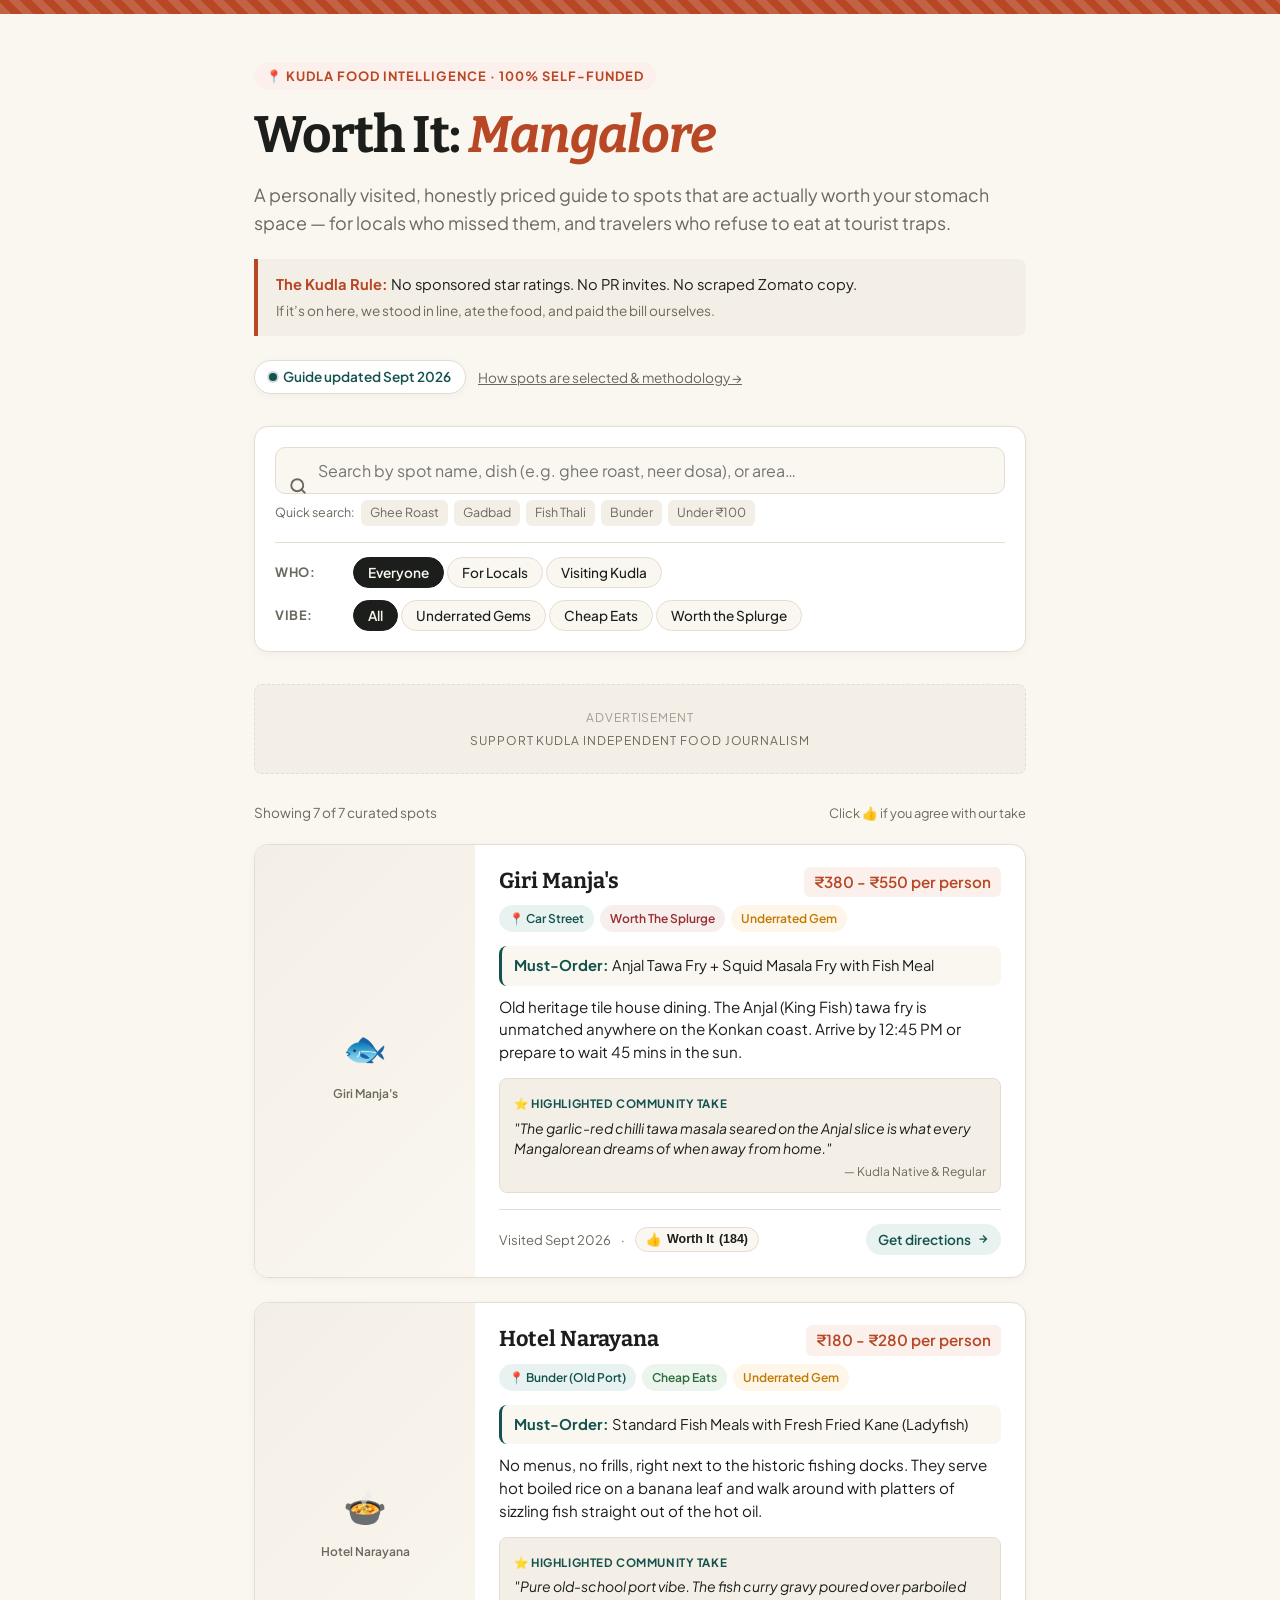
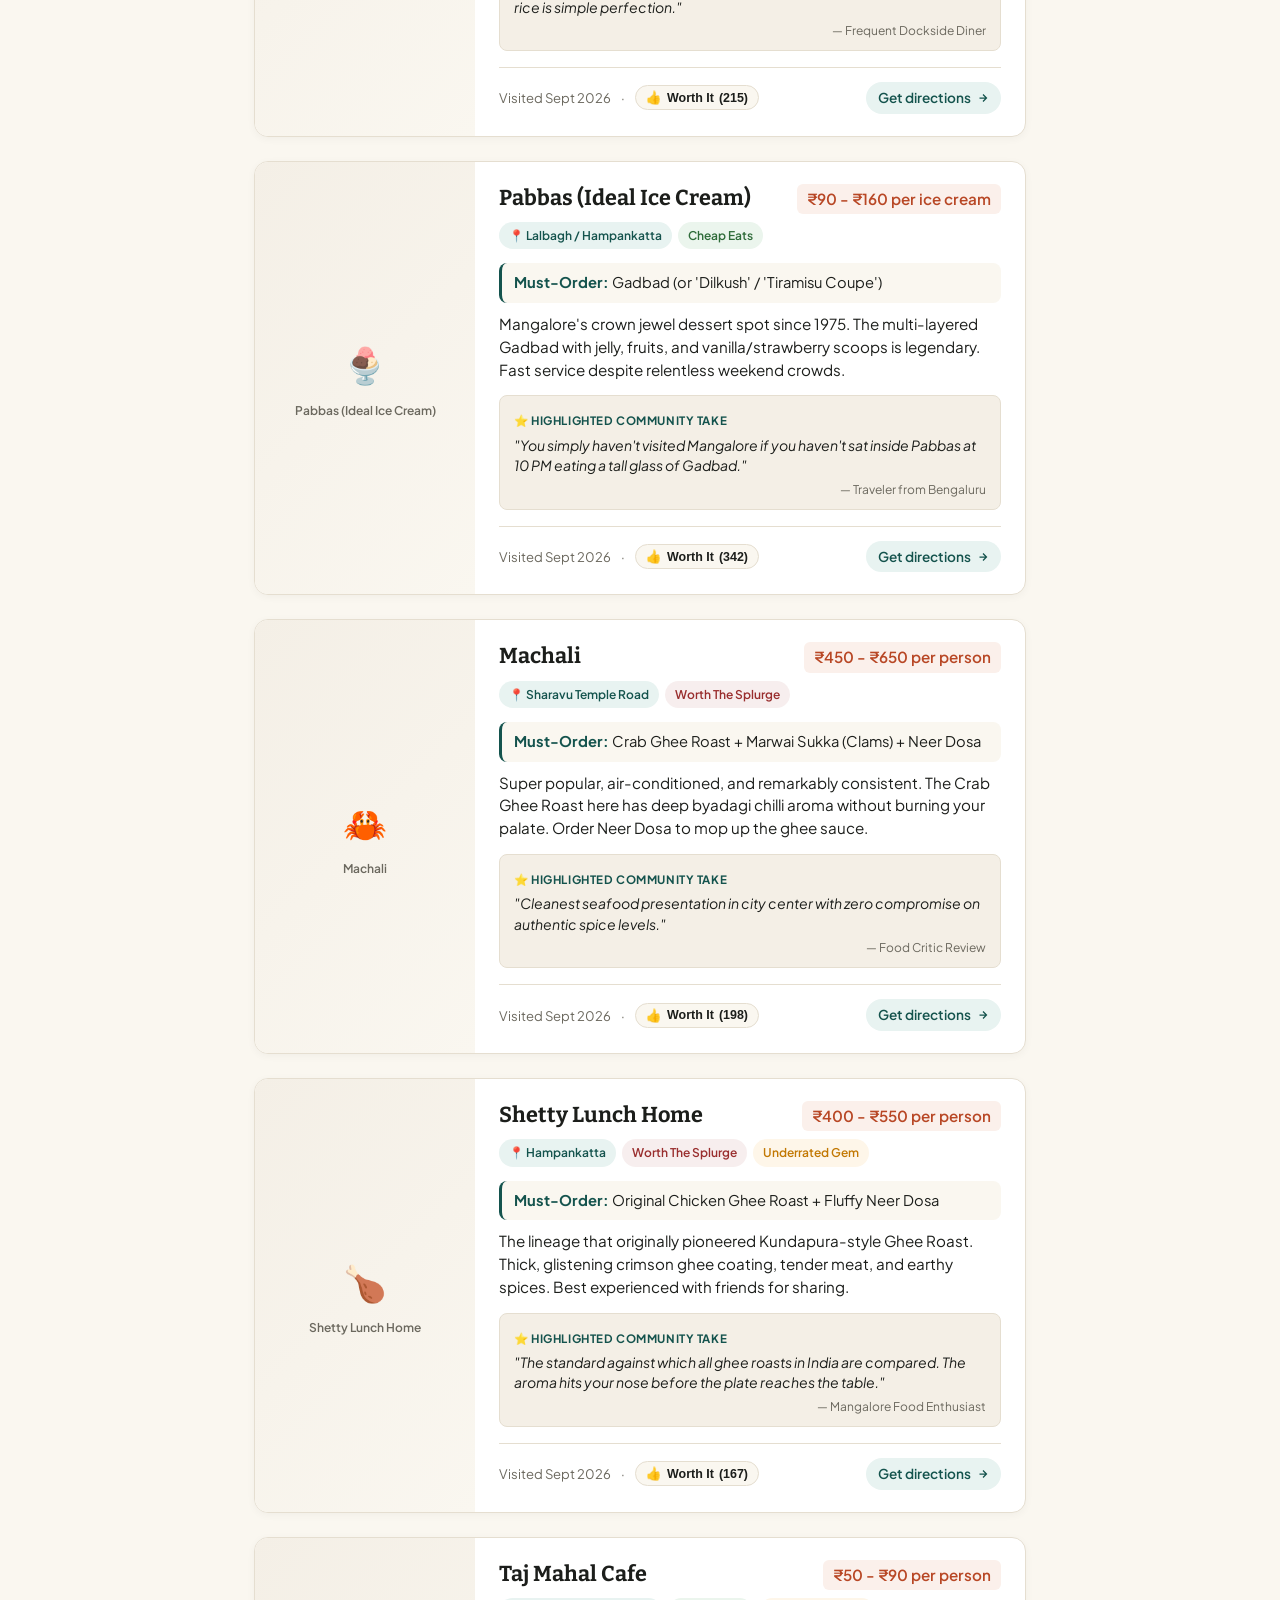
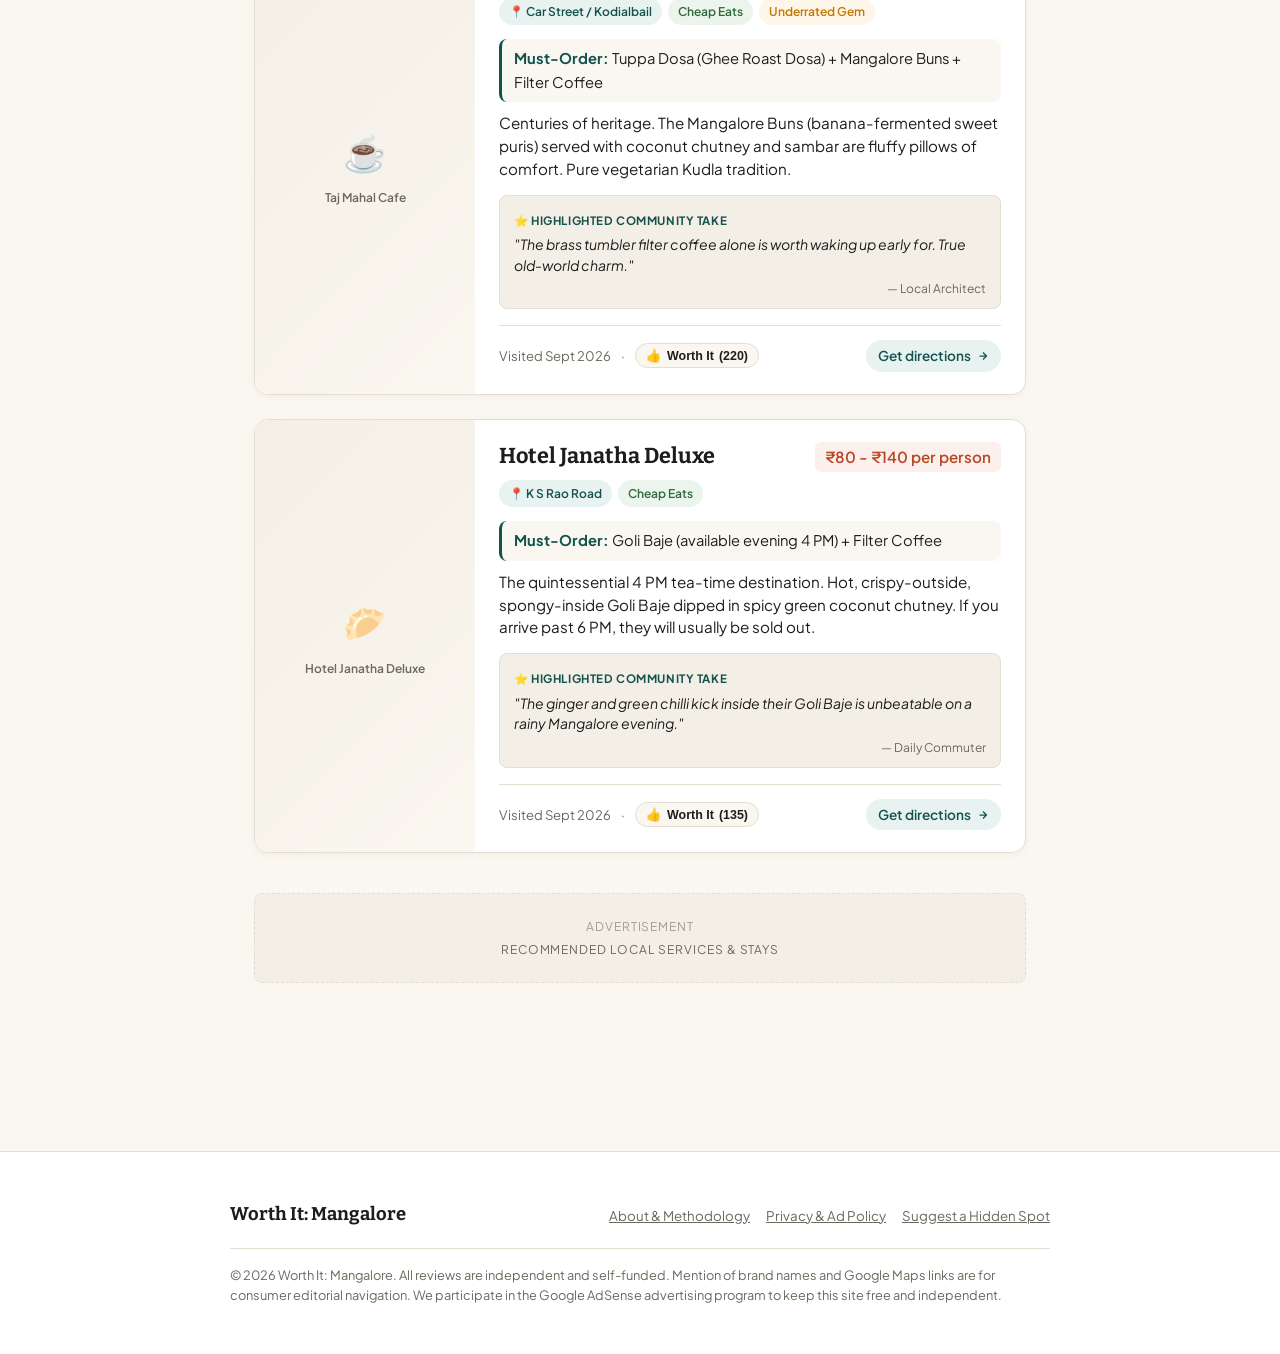
==== worth-it-mangalore.html @ 611b653b "feat: complete Worth It Mangalore website with GEO/SEO, AdSense readiness, rating session, and Kudla" ====
<!DOCTYPE html>
<html lang="en">
<head>
  <meta charset="UTF-8">
  <meta name="viewport" content="width=device-width, initial-scale=1, viewport-fit=cover">
  <title>Worth It: Mangalore — Honest, Personally Visited Food Guide & Cheap Eats</title>
  <meta name="description" content="A curated, honestly priced Mangalore food guide. Real first-hand reviews of Giri Manja's, Narayana, Pabbas, Machali, Taj Mahal Cafe and hidden gems with exact prices, must-order dishes, and directions.">
  <meta name="keywords" content="Mangalore food guide, best seafood in Mangalore, Giri Manjas review, Narayana fish meals, Pabbas Gadbad, Mangalore cheap eats, Kudla street food, best ghee roast Mangalore">
  <meta name="author" content="Worth It: Mangalore">
  <link rel="canonical" href="https://worthitmangalore.com/">

  <!-- Open Graph / Facebook / WhatsApp -->
  <meta property="og:type" content="website">
  <meta property="og:url" content="https://worthitmangalore.com/">
  <meta property="og:title" content="Worth It: Mangalore — Honest, Unfiltered Food Guide">
  <meta property="og:description" content="No scraped lists. No sponsored ratings. If it's on here, we ate there and paid out of pocket. Discover authentic Kudla food spots.">
  <meta property="og:image" content="https://images.unsplash.com/photo-1610057099443-fde8c4d50f91?w=1200&auto=format&fit=crop&q=80">

  <!-- Twitter -->
  <meta name="twitter:card" content="summary_large_image">
  <meta name="twitter:title" content="Worth It: Mangalore — Honest Food Guide">
  <meta name="twitter:description" content="Personally visited & honestly priced spots in Mangalore that are actually worth your time.">
  <meta name="twitter:image" content="https://images.unsplash.com/photo-1610057099443-fde8c4d50f91?w=1200&auto=format&fit=crop&q=80">

  <!-- Fonts -->
  <link rel="preconnect" href="https://fonts.googleapis.com">
  <link rel="preconnect" href="https://fonts.gstatic.com" crossorigin>
  <link href="https://fonts.googleapis.com/css2?family=Bitter:ital,wght@0,500;0,600;0,700;1,400&family=Plus+Jakarta+Sans:wght@400;500;600;700&display=swap" rel="stylesheet">

  <style>
    :root {
      --bg: #FAF7F0;
      --card-bg: #FFFFFF;
      --card-subtle: #F4EFE6;
      --ink: #1C1E1B;
      --muted: #6B685E;
      --line: #E5DED0;
      --terracotta: #B84725;
      --terracotta-soft: #FBF0EB;
      --sea: #14534D;
      --sea-soft: #E8F3F1;
      --turmeric: #C27803;
      --turmeric-soft: #FEF6E9;
      --splurge: #992E2E;
      --cheap: #2E6B39;
      --cheap-soft: #EBF5ED;
      --shadow-sm: 0 2px 8px rgba(28, 30, 27, 0.04);
      --shadow-md: 0 6px 20px rgba(28, 30, 27, 0.08);
      --radius-sm: 8px;
      --radius-md: 14px;
      --radius-lg: 20px;
    }

    @media (prefers-color-scheme: dark) {
      :root:not([data-theme="light"]) {
        --bg: #161715;
        --card-bg: #20221E;
        --card-subtle: #292B26;
        --ink: #EDE9DF;
        --muted: #A39F92;
        --line: #383B33;
        --terracotta: #E06C47;
        --terracotta-soft: #38241D;
        --sea: #3AA398;
        --sea-soft: #182B29;
        --turmeric: #E8A127;
        --turmeric-soft: #382E19;
        --splurge: #E86B6B;
        --cheap: #62B872;
        --cheap-soft: #1B2B1F;
        --shadow-sm: 0 2px 8px rgba(0, 0, 0, 0.3);
        --shadow-md: 0 6px 20px rgba(0, 0, 0, 0.4);
      }
    }

    * { box-sizing: border-box; margin: 0; padding: 0; }
    html { scroll-behavior: smooth; }
    body {
      background: var(--bg);
      color: var(--ink);
      font-family: 'Plus Jakarta Sans', -apple-system, BlinkMacSystemFont, sans-serif;
      line-height: 1.6;
      -webkit-font-smoothing: antialiased;
    }

    /* Basel Mission Mangalore Terracotta Tile Decorative Band */
    .mangalore-tile-band {
      height: 14px;
      background: var(--terracotta);
      background-image: repeating-linear-gradient(
        45deg,
        rgba(255, 255, 255, 0.15) 0px,
        rgba(255, 255, 255, 0.15) 8px,
        transparent 8px,
        transparent 16px
      );
      width: 100%;
    }

    header.hero {
      max-width: 820px;
      margin: 0 auto;
      padding: 48px 24px 32px;
      position: relative;
    }

    .hero-pretitle {
      display: inline-flex;
      align-items: center;
      gap: 8px;
      font-size: 0.8rem;
      font-weight: 700;
      letter-spacing: 0.08em;
      text-transform: uppercase;
      color: var(--terracotta);
      background: var(--terracotta-soft);
      padding: 4px 12px;
      border-radius: 100px;
      margin-bottom: 16px;
    }

    h1 {
      font-family: 'Bitter', serif;
      font-weight: 700;
      font-size: clamp(2.2rem, 5.5vw, 3.2rem);
      line-height: 1.15;
      letter-spacing: -0.02em;
      color: var(--ink);
      margin-bottom: 16px;
    }

    h1 span.accent {
      color: var(--terracotta);
      font-style: italic;
    }

    .tagline {
      font-size: 1.12rem;
      color: var(--muted);
      max-width: 62ch;
      line-height: 1.55;
      margin-bottom: 22px;
    }

    .rules-card {
      background: var(--card-subtle);
      border-left: 4px solid var(--terracotta);
      padding: 14px 18px;
      border-radius: 0 var(--radius-sm) var(--radius-sm) 0;
      font-size: 0.92rem;
      color: var(--ink);
      margin-bottom: 24px;
      display: flex;
      flex-direction: column;
      gap: 4px;
    }
    .rules-card strong { color: var(--terracotta); }

    .header-meta-row {
      display: flex;
      flex-wrap: wrap;
      align-items: center;
      gap: 12px;
      font-size: 0.85rem;
    }

    .last-updated-pill {
      display: inline-flex;
      align-items: center;
      gap: 6px;
      background: var(--card-bg);
      border: 1px solid var(--line);
      padding: 5px 14px;
      border-radius: 100px;
      color: var(--sea);
      font-weight: 600;
      box-shadow: var(--shadow-sm);
    }
    .pulse-dot {
      width: 8px;
      height: 8px;
      background: var(--sea);
      border-radius: 50%;
      display: inline-block;
      box-shadow: 0 0 0 2px rgba(20, 83, 77, 0.2);
    }

    .about-link-btn {
      color: var(--muted);
      text-decoration: underline;
      cursor: pointer;
      background: none;
      border: none;
      font-size: 0.85rem;
      font-family: inherit;
    }

    /* Main Container */
    main {
      max-width: 820px;
      margin: 0 auto;
      padding: 0 24px 80px;
    }

    /* Search & Controls */
    .controls-panel {
      background: var(--card-bg);
      border: 1px solid var(--line);
      border-radius: var(--radius-md);
      padding: 20px;
      box-shadow: var(--shadow-sm);
      margin-bottom: 32px;
    }

    .search-bar {
      position: relative;
      margin-bottom: 16px;
    }
    .search-icon {
      position: absolute;
      left: 14px;
      top: 50%;
      transform: translateY(-50%);
      color: var(--muted);
      pointer-events: none;
    }
    input#search {
      width: 100%;
      font-family: inherit;
      font-size: 1rem;
      padding: 12px 16px 12px 42px;
      border-radius: 10px;
      border: 1px solid var(--line);
      background: var(--bg);
      color: var(--ink);
      transition: all 0.2s ease;
    }
    input#search:focus {
      outline: none;
      border-color: var(--terracotta);
      box-shadow: 0 0 0 3px rgba(184, 71, 37, 0.15);
    }

    .search-hints {
      display: flex;
      gap: 6px;
      align-items: center;
      font-size: 0.78rem;
      color: var(--muted);
      margin-top: 6px;
      flex-wrap: wrap;
    }
    .search-hint-tag {
      background: var(--card-subtle);
      padding: 2px 8px;
      border-radius: 6px;
      cursor: pointer;
      border: 1px solid transparent;
    }
    .search-hint-tag:hover {
      border-color: var(--line);
      color: var(--ink);
    }

    .filter-section {
      display: flex;
      flex-direction: column;
      gap: 12px;
      margin-top: 14px;
      padding-top: 14px;
      border-top: 1px solid var(--line);
    }
    .filter-row {
      display: flex;
      align-items: center;
      gap: 8px;
      flex-wrap: wrap;
    }
    .filter-label {
      font-size: 0.8rem;
      font-weight: 700;
      color: var(--muted);
      min-width: 70px;
      text-transform: uppercase;
      letter-spacing: 0.04em;
    }

    button.pill {
      font-family: inherit;
      font-size: 0.85rem;
      font-weight: 500;
      padding: 6px 14px;
      border-radius: 100px;
      border: 1px solid var(--line);
      background: var(--bg);
      color: var(--ink);
      cursor: pointer;
      transition: all 0.15s ease;
    }
    button.pill:hover {
      border-color: var(--muted);
    }
    button.pill[aria-pressed="true"] {
      background: var(--ink);
      color: var(--bg);
      border-color: var(--ink);
      font-weight: 600;
    }

    /* Result Stats */
    .results-count {
      font-size: 0.85rem;
      color: var(--muted);
      margin-bottom: 20px;
      display: flex;
      justify-content: space-between;
      align-items: center;
    }

    /* AdSense Container Placeholder */
    .ad-slot-container {
      background: var(--card-subtle);
      border: 1px dashed var(--line);
      border-radius: var(--radius-sm);
      padding: 16px;
      margin: 28px 0;
      text-align: center;
      color: var(--muted);
      font-size: 0.75rem;
      text-transform: uppercase;
      letter-spacing: 0.08em;
      min-height: 90px;
      display: flex;
      align-items: center;
      justify-content: center;
      flex-direction: column;
      gap: 4px;
    }
    .ad-slot-container .ad-label {
      opacity: 0.6;
    }

    /* Entry Cards */
    ul.list { list-style: none; display: flex; flex-direction: column; gap: 24px; }
    
    li.entry-card {
      background: var(--card-bg);
      border: 1px solid var(--line);
      border-radius: var(--radius-md);
      box-shadow: var(--shadow-sm);
      overflow: hidden;
      transition: transform 0.2s ease, box-shadow 0.2s ease;
      display: flex;
      flex-direction: column;
    }
    li.entry-card:hover {
      box-shadow: var(--shadow-md);
      transform: translateY(-2px);
    }

    /* Card Layout: Photo + Body */
    .card-grid {
      display: grid;
      grid-template-columns: 220px 1fr;
    }
    @media (max-width: 680px) {
      .card-grid {
        grid-template-columns: 1fr;
      }
    }

    .card-photo-wrap {
      position: relative;
      background: var(--card-subtle);
      min-height: 180px;
      overflow: hidden;
    }
    .card-photo {
      width: 100%;
      height: 100%;
      object-fit: cover;
      display: block;
      transition: transform 0.3s ease;
    }
    li.entry-card:hover .card-photo {
      transform: scale(1.03);
    }
    .photo-fallback {
      display: flex;
      flex-direction: column;
      align-items: center;
      justify-content: center;
      height: 100%;
      min-height: 180px;
      background: linear-gradient(135deg, var(--card-subtle) 0%, var(--bg) 100%);
      color: var(--muted);
      font-size: 2.2rem;
      padding: 16px;
      text-align: center;
    }
    .photo-fallback span {
      font-size: 0.75rem;
      margin-top: 8px;
      font-weight: 600;
      color: var(--muted);
    }

    .card-body {
      padding: 22px 24px;
      display: flex;
      flex-direction: column;
      justify-content: space-between;
    }

    .card-header-row {
      display: flex;
      justify-content: space-between;
      align-items: baseline;
      gap: 12px;
      flex-wrap: wrap;
      margin-bottom: 8px;
    }

    .entry-title {
      font-family: 'Bitter', serif;
      font-size: 1.35rem;
      font-weight: 700;
      color: var(--ink);
      line-height: 1.25;
    }

    .entry-price-tag {
      font-size: 0.95rem;
      font-weight: 600;
      color: var(--terracotta);
      white-space: nowrap;
      background: var(--terracotta-soft);
      padding: 3px 10px;
      border-radius: 6px;
    }

    .tag-row {
      display: flex;
      flex-wrap: wrap;
      gap: 6px;
      margin-bottom: 14px;
    }

    .badge {
      font-size: 0.75rem;
      font-weight: 600;
      padding: 3px 9px;
      border-radius: 100px;
      border: 1px solid var(--line);
      text-transform: capitalize;
    }
    .badge.area {
      color: var(--sea);
      background: var(--sea-soft);
      border-color: transparent;
    }
    .badge.cat-underrated {
      color: var(--turmeric);
      background: var(--turmeric-soft);
      border-color: transparent;
    }
    .badge.cat-cheap {
      color: var(--cheap);
      background: var(--cheap-soft);
      border-color: transparent;
    }
    .badge.cat-splurge {
      color: var(--splurge);
      background: rgba(153, 46, 46, 0.08);
      border-color: transparent;
    }

    .order-box {
      font-size: 0.92rem;
      margin-bottom: 10px;
      background: var(--bg);
      padding: 8px 12px;
      border-radius: var(--radius-sm);
      border-left: 3px solid var(--sea);
    }
    .order-box strong { color: var(--sea); }

    .take-text {
      font-size: 0.95rem;
      color: var(--ink);
      line-height: 1.5;
      margin-bottom: 14px;
    }

    /* Highlighted Review / Trust Quote */
    .highlighted-quote-box {
      background: var(--card-subtle);
      border: 1px solid var(--line);
      border-radius: var(--radius-sm);
      padding: 10px 14px;
      margin-bottom: 16px;
      position: relative;
    }
    .quote-badge {
      display: inline-flex;
      align-items: center;
      gap: 4px;
      font-size: 0.72rem;
      font-weight: 700;
      text-transform: uppercase;
      letter-spacing: 0.05em;
      color: var(--sea);
      margin-bottom: 4px;
    }
    .quote-content {
      font-size: 0.88rem;
      font-style: italic;
      color: var(--ink);
      line-height: 1.45;
    }
    .quote-author {
      font-size: 0.75rem;
      color: var(--muted);
      margin-top: 4px;
      text-align: right;
      font-style: normal;
    }

    /* Card Footer & Non-Forced Rating Interaction */
    .card-footer {
      display: flex;
      align-items: center;
      justify-content: space-between;
      flex-wrap: wrap;
      gap: 12px;
      padding-top: 14px;
      border-top: 1px solid var(--line);
      font-size: 0.82rem;
      margin-top: auto;
    }

    .footer-left {
      display: flex;
      align-items: center;
      gap: 10px;
      color: var(--muted);
    }

    /* Rating & Trust Reactions */
    .rating-container {
      display: inline-flex;
      align-items: center;
      gap: 8px;
    }
    .rate-btn {
      display: inline-flex;
      align-items: center;
      gap: 5px;
      background: var(--bg);
      border: 1px solid var(--line);
      border-radius: 100px;
      padding: 4px 10px;
      font-size: 0.78rem;
      font-weight: 600;
      color: var(--ink);
      cursor: pointer;
      transition: all 0.2s ease;
      user-select: none;
    }
    .rate-btn:hover {
      border-color: var(--terracotta);
      background: var(--terracotta-soft);
      color: var(--terracotta);
    }
    .rate-btn.voted {
      background: var(--terracotta);
      color: #FFFFFF;
      border-color: var(--terracotta);
    }

    .maps-btn {
      display: inline-flex;
      align-items: center;
      gap: 6px;
      color: var(--sea);
      text-decoration: none;
      font-weight: 600;
      font-size: 0.85rem;
      padding: 5px 12px;
      border-radius: 100px;
      background: var(--sea-soft);
      transition: all 0.15s ease;
    }
    .maps-btn:hover {
      background: var(--sea);
      color: #FFFFFF;
    }

    /* Empty state */
    .empty-state {
      padding: 48px 24px;
      text-align: center;
      background: var(--card-bg);
      border: 1px dashed var(--line);
      border-radius: var(--radius-md);
      color: var(--muted);
    }
    .empty-state h3 {
      font-family: 'Bitter', serif;
      font-size: 1.2rem;
      margin-bottom: 8px;
      color: var(--ink);
    }

    /* Modal / Drawer for About & Privacy Policy */
    .modal-overlay {
      position: fixed;
      top: 0;
      left: 0;
      right: 0;
      bottom: 0;
      background: rgba(0, 0, 0, 0.6);
      backdrop-filter: blur(4px);
      z-index: 1000;
      display: none;
      align-items: center;
      justify-content: center;
      padding: 20px;
    }
    .modal-overlay.active {
      display: flex;
    }
    .modal-box {
      background: var(--card-bg);
      border: 1px solid var(--line);
      border-radius: var(--radius-md);
      max-width: 620px;
      width: 100%;
      max-height: 85vh;
      overflow-y: auto;
      padding: 32px;
      box-shadow: var(--shadow-md);
      position: relative;
    }
    .modal-close-btn {
      position: absolute;
      top: 20px;
      right: 20px;
      background: var(--bg);
      border: 1px solid var(--line);
      border-radius: 50%;
      width: 32px;
      height: 32px;
      display: flex;
      align-items: center;
      justify-content: center;
      cursor: pointer;
      font-weight: 700;
      color: var(--ink);
    }
    .modal-box h2 {
      font-family: 'Bitter', serif;
      margin-bottom: 16px;
      color: var(--ink);
    }
    .modal-box p {
      margin-bottom: 14px;
      font-size: 0.94rem;
      color: var(--ink);
      line-height: 1.6;
    }
    .modal-box ul {
      margin: 0 0 16px 20px;
      font-size: 0.92rem;
    }

    /* Footer */
    footer {
      background: var(--card-bg);
      border-top: 1px solid var(--line);
      padding: 48px 24px;
      margin-top: 60px;
    }
    .footer-content {
      max-width: 820px;
      margin: 0 auto;
      display: flex;
      flex-direction: column;
      gap: 18px;
    }
    .footer-top {
      display: flex;
      justify-content: space-between;
      align-items: center;
      flex-wrap: wrap;
      gap: 16px;
    }
    .footer-title {
      font-family: 'Bitter', serif;
      font-size: 1.15rem;
      font-weight: 700;
    }
    .footer-links {
      display: flex;
      gap: 16px;
      font-size: 0.85rem;
    }
    .footer-links button {
      background: none;
      border: none;
      color: var(--muted);
      cursor: pointer;
      font-family: inherit;
      text-decoration: underline;
    }
    .footer-links button:hover {
      color: var(--terracotta);
    }
    .footer-disclaimer {
      font-size: 0.8rem;
      color: var(--muted);
      line-height: 1.6;
      border-top: 1px solid var(--line);
      padding-top: 16px;
    }
  </style>

  <!-- Schema.org JSON-LD for AI Search Engines & Google Rich Results -->
  <script type="application/ld+json" id="schema-structured-data">
  {
    "@context": "https://schema.org",
    "@graph": [
      {
        "@type": "WebSite",
        "@id": "https://worthitmangalore.com/#website",
        "url": "https://worthitmangalore.com/",
        "name": "Worth It: Mangalore",
        "description": "An unfiltered, honestly priced food guide to Mangalore, Karnataka.",
        "inLanguage": "en-IN"
      },
      {
        "@type": "ItemList",
        "@id": "https://worthitmangalore.com/#curated-places",
        "name": "Best Food Spots in Mangalore (Personally Visited)",
        "description": "Hand-picked restaurants, cafes, and street food stalls in Kudla with real prices and must-order dishes.",
        "itemListElement": []
      },
      {
        "@type": "FAQPage",
        "@id": "https://worthitmangalore.com/#faq",
        "mainEntity": [
          {
            "@type": "Question",
            "name": "Where is the best fish meal in Mangalore?",
            "acceptedAnswer": {
              "@type": "Answer",
              "text": "Hotel Narayana in Bunder Old Port and Giri Manja's in Car Street serve the most iconic fish meals with fresh Arabian Sea catch, boiled rice, and tangy fish curry."
            }
          },
          {
            "@type": "Question",
            "name": "What is the must-try dessert in Mangalore?",
            "acceptedAnswer": {
              "@type": "Answer",
              "text": "The 'Gadbad' and 'Dilkush' ice creams at Pabbas (Lalbagh) and Ideal Ice Cream are Mangalore's signature desserts, made locally since 1975."
            }
          },
          {
            "@type": "Question",
            "name": "Who invented Chicken Ghee Roast?",
            "acceptedAnswer": {
              "@type": "Answer",
              "text": "Chicken Ghee Roast was originally created at Shetty Lunch Home in Kundapura, and their Hampankatta branch in Mangalore remains the gold standard for fiery ghee roast with neer dosa."
            }
          }
        ]
      }
    ]
  }
  </script>
</head>
<body>

  <!-- Mangalore Terracotta Tile Signature Band -->
  <div class="mangalore-tile-band" title="Mangalore Terracotta Roof Tile Pattern"></div>

  <header class="hero">
    <div class="hero-pretitle">📍 Kudla Food Intelligence · 100% Self-Funded</div>
    <h1>Worth It: <span class="accent">Mangalore</span></h1>
    <p class="tagline">A personally visited, honestly priced guide to spots that are actually worth your stomach space — for locals who missed them, and travelers who refuse to eat at tourist traps.</p>
    
    <div class="rules-card">
      <div><strong>The Kudla Rule:</strong> No sponsored star ratings. No PR invites. No scraped Zomato copy.</div>
      <div style="font-size: 0.85rem; color: var(--muted);">If it’s on here, we stood in line, ate the food, and paid the bill ourselves.</div>
    </div>

    <div class="header-meta-row">
      <div class="last-updated-pill">
        <span class="pulse-dot"></span>
        <span id="last-updated-text">Guide updated September 2026</span>
      </div>
      <button class="about-link-btn" onclick="openModal('about-modal')">How spots are selected & methodology →</button>
    </div>
  </header>

  <main>
    <!-- Controls: Search + Multi-Dimension Filters -->
    <div class="controls-panel">
      <div class="search-bar">
        <svg class="search-icon" width="18" height="18" viewBox="0 0 24 24" fill="none" stroke="currentColor" stroke-width="2.5" stroke-linecap="round" stroke-linejoin="round">
          <circle cx="11" cy="11" r="8"></circle>
          <line x1="21" y1="21" x2="16.65" y2="16.65"></line>
        </svg>
        <input type="text" id="search" placeholder="Search by spot name, dish (e.g. ghee roast, neer dosa), or area…" autocomplete="off">
        <div class="search-hints">
          <span>Quick search:</span>
          <span class="search-hint-tag" onclick="quickSearch('ghee roast')">Ghee Roast</span>
          <span class="search-hint-tag" onclick="quickSearch('gadbad')">Gadbad</span>
          <span class="search-hint-tag" onclick="quickSearch('fish thali')">Fish Thali</span>
          <span class="search-hint-tag" onclick="quickSearch('bunder')">Bunder</span>
          <span class="search-hint-tag" onclick="quickSearch('cheap')">Under ₹100</span>
        </div>
      </div>

      <div class="filter-section">
        <div class="filter-row">
          <span class="filter-label">Who:</span>
          <div class="filter-group" id="audience-filters">
            <button class="pill" data-audience="all" aria-pressed="true">Everyone</button>
            <button class="pill" data-audience="local" aria-pressed="false">For Locals</button>
            <button class="pill" data-audience="tourist" aria-pressed="false">Visiting Kudla</button>
          </div>
        </div>

        <div class="filter-row">
          <span class="filter-label">Vibe:</span>
          <div class="filter-group" id="category-filters">
            <button class="pill" data-category="all" aria-pressed="true">All</button>
            <button class="pill" data-category="underrated" aria-pressed="false">Underrated Gems</button>
            <button class="pill" data-category="cheap" aria-pressed="false">Cheap Eats</button>
            <button class="pill" data-category="splurge" aria-pressed="false">Worth the Splurge</button>
          </div>
        </div>
      </div>
    </div>

    <!-- AdSense Slot 1 (Top Banner Placeholder) -->
    <div class="ad-slot-container" id="adsense-top-slot">
      <span class="ad-label">Advertisement</span>
      <!-- Google AdSense script unit will render here when live -->
      <span>Support Kudla independent food journalism</span>
    </div>

    <!-- Result stats -->
    <div class="results-count">
      <span id="results-count-text">Showing all curated spots</span>
      <span style="font-size: 0.8rem; color: var(--muted);">Click 👍 if you agree with our take</span>
    </div>

    <!-- Entry list -->
    <ul class="list" id="entry-list"></ul>

    <!-- Empty State -->
    <div class="empty-state" id="empty-state" style="display: none;">
      <h3>No spots matched your filters</h3>
      <p>Try clearing your search query or switching to "Everyone" or "All vibes".</p>
      <button class="pill" style="margin-top: 14px;" onclick="resetFilters()">Reset All Filters</button>
    </div>

    <!-- AdSense Slot 2 (Between Content Placeholder) -->
    <div class="ad-slot-container" id="adsense-bottom-slot" style="margin-top: 40px;">
      <span class="ad-label">Advertisement</span>
      <span>Recommended local services & stays</span>
    </div>
  </main>

  <footer>
    <div class="footer-content">
      <div class="footer-top">
        <div class="footer-title">Worth It: Mangalore</div>
        <div class="footer-links">
          <button onclick="openModal('about-modal')">About & Methodology</button>
          <button onclick="openModal('privacy-modal')">Privacy & Ad Policy</button>
          <button onclick="openModal('submit-modal')">Suggest a Hidden Spot</button>
        </div>
      </div>
      <div class="footer-disclaimer">
        © 2026 Worth It: Mangalore. All reviews are independent and self-funded. Mention of brand names and Google Maps links are for consumer editorial navigation. We participate in the Google AdSense advertising program to keep this site free and independent.
      </div>
    </div>
  </footer>

  <!-- Modal: About & Methodology -->
  <div class="modal-overlay" id="about-modal" onclick="closeModalOnOverlay(event, 'about-modal')">
    <div class="modal-box">
      <button class="modal-close-btn" onclick="closeModal('about-modal')">✕</button>
      <h2>About Worth It: Mangalore</h2>
      <p>Mangalore (Kudla) is home to some of the richest coastal cuisine on Earth, yet 90% of online food guides are AI-scraped copies of Zomato reviews, tourist traps, or paid restaurant PR reels.</p>
      <p><strong>Our Philosophy:</strong></p>
      <ul>
        <li><strong>Strictly Anonymous Visits:</strong> We never announce our presence to restaurant owners.</li>
        <li><strong>We Pay Our Own Bills:</strong> Every single meal price listed on this site is what came out of our pocket.</li>
        <li><strong>Exact Order Recommendations:</strong> Great restaurants often have bad dishes. We tell you the exact dish that justifies the visit.</li>
        <li><strong>Community Trust:</strong> You can vote whether you agree or disagree with any verdict.</li>
      </ul>
      <p>Have questions or feedback? Reach out directly via our community suggestion form.</p>
    </div>
  </div>

  <!-- Modal: Privacy & AdSense Policy -->
  <div class="modal-overlay" id="privacy-modal" onclick="closeModalOnOverlay(event, 'privacy-modal')">
    <div class="modal-box">
      <button class="modal-close-btn" onclick="closeModal('privacy-modal')">✕</button>
      <h2>Privacy Policy & Advertising Disclosure</h2>
      <p>Your privacy is respected. This site does not require user accounts, passwords, or personal tracking to browse our food recommendations.</p>
      <p><strong>Google AdSense & Third-Party Cookies:</strong></p>
      <p>We use Google AdSense to display relevant advertisements to help maintain server and research costs. Google and third-party vendors may use cookies to serve ads based on prior visits to this website or other websites. You may opt out of personalized advertising by visiting Google Ads Settings.</p>
      <p><strong>Local Storage:</strong></p>
      <p>When you click "👍 Worth It" on a restaurant card, your preference is saved locally on your device's browser (localStorage) so you don't re-vote on the same spot. No personal data is transmitted.</p>
    </div>
  </div>

  <!-- Modal: Suggest a Spot -->
  <div class="modal-overlay" id="submit-modal" onclick="closeModalOnOverlay(event, 'submit-modal')">
    <div class="modal-box">
      <button class="modal-close-btn" onclick="closeModal('submit-modal')">✕</button>
      <h2>Suggest a Kudla Food Spot</h2>
      <p>Know an underrated mess in Bunder, a tea stall in Urwa, or a home-run kitchen in Kadri that deserves to be here?</p>
      <p>Tell us the spot name, area, and the single dish you swear by:</p>
      <input type="text" id="suggest-input" placeholder="e.g. Hotel Janatha Deluxe, Hampankatta — Goli Baje" style="width: 100%; padding: 12px; border: 1px solid var(--line); border-radius: 8px; margin-bottom: 12px; background: var(--bg); color: var(--ink);">
      <button class="pill" style="background: var(--terracotta); color: #fff; border-color: var(--terracotta); padding: 10px 20px;" onclick="handleSuggestionSubmit()">Submit Recommendation</button>
      <p id="suggest-feedback" style="display:none; color: var(--sea); margin-top: 10px; font-weight: 600;">Thanks! We will visit anonymously and report back.</p>
    </div>
  </div>

  <script>
    /* =========================================================
       CURATED MANGALORE FOOD ENTRIES DATABASE
       - tags: "underrated", "cheap", "splurge" (multiple allowed)
       - audience: "local", "tourist" (multiple allowed)
       - price: exact real price paid
       - visited: ISO date for last updated calculation
       - mapsUrl: Google Maps Share Link
       - photo: high quality web image or local asset
       - highlightedReview: community trust pull-quote
       ========================================================= */
    const TAG_META = {
      underrated: { label: "Underrated Gem", class: "cat-underrated" },
      cheap:      { label: "Cheap Eats",      class: "cat-cheap" },
      splurge:    { label: "Worth the Splurge", class: "cat-splurge" }
    };

    const ENTRIES = [
      {
        id: "giri-manjas",
        name: "Giri Manja's",
        area: "Car Street",
        tags: ["splurge", "underrated"],
        audience: ["local", "tourist"],
        price: "₹380 - ₹550 per person",
        order: "Anjal Tawa Fry + Squid Masala Fry with Fish Meal",
        take: "Old heritage tile house dining. The Anjal (King Fish) tawa fry is unmatched anywhere on the Konkan coast. Arrive by 12:45 PM or prepare to wait 45 mins in the sun.",
        highlightedReview: {
          quote: "The garlic-red chilli tawa masala seared on the Anjal slice is what every Mangalorean dreams of when away from home.",
          author: "Kudla Native & Regular"
        },
        votes: 184,
        visited: "2026-09-18",
        mapsUrl: "https://maps.google.com/?q=Giri+Manja's+Mangalore",
        photo: "https://images.unsplash.com/photo-1534422298391-e4f8c172dddb?w=600&auto=format&fit=crop&q=80",
        fallbackIcon: "🐟"
      },
      {
        id: "hotel-narayana",
        name: "Hotel Narayana",
        area: "Bunder (Old Port)",
        tags: ["cheap", "underrated"],
        audience: ["local", "tourist"],
        price: "₹180 - ₹280 per person",
        order: "Standard Fish Meals with Fresh Fried Kane (Ladyfish)",
        take: "No menus, no frills, right next to the historic fishing docks. They serve hot boiled rice on a banana leaf and walk around with platters of sizzling fish straight out of the hot oil.",
        highlightedReview: {
          quote: "Pure old-school port vibe. The fish curry gravy poured over parboiled rice is simple perfection.",
          author: "Frequent Dockside Diner"
        },
        votes: 215,
        visited: "2026-09-22",
        mapsUrl: "https://maps.google.com/?q=Hotel+Narayana+Bunder+Mangalore",
        photo: "https://images.unsplash.com/photo-1546069901-ba9599a7e63c?w=600&auto=format&fit=crop&q=80",
        fallbackIcon: "🍲"
      },
      {
        id: "pabbas-ideal",
        name: "Pabbas (Ideal Ice Cream)",
        area: "Lalbagh / Hampankatta",
        tags: ["cheap"],
        audience: ["local", "tourist"],
        price: "₹90 - ₹160 per ice cream",
        order: "Gadbad (or 'Dilkush' / 'Tiramisu Coupe')",
        take: "Mangalore's crown jewel dessert spot since 1975. The multi-layered Gadbad with jelly, fruits, and vanilla/strawberry scoops is legendary. Fast service despite relentless weekend crowds.",
        highlightedReview: {
          quote: "You simply haven't visited Mangalore if you haven't sat inside Pabbas at 10 PM eating a tall glass of Gadbad.",
          author: "Traveler from Bengaluru"
        },
        votes: 342,
        visited: "2026-09-24",
        mapsUrl: "https://maps.google.com/?q=Pabbas+Ideal+Cafe+Lalbagh+Mangalore",
        photo: "https://images.unsplash.com/photo-1563805042-7684c019e1cb?w=600&auto=format&fit=crop&q=80",
        fallbackIcon: "🍨"
      },
      {
        id: "machali",
        name: "Machali",
        area: "Sharavu Temple Road",
        tags: ["splurge"],
        audience: ["tourist", "local"],
        price: "₹450 - ₹650 per person",
        order: "Crab Ghee Roast + Marwai Sukka (Clams) + Neer Dosa",
        take: "Super popular, air-conditioned, and remarkably consistent. The Crab Ghee Roast here has deep byadagi chilli aroma without burning your palate. Order Neer Dosa to mop up the ghee sauce.",
        highlightedReview: {
          quote: "Cleanest seafood presentation in city center with zero compromise on authentic spice levels.",
          author: "Food Critic Review"
        },
        votes: 198,
        visited: "2026-09-15",
        mapsUrl: "https://maps.google.com/?q=Machali+Restaurant+Mangalore",
        photo: "https://images.unsplash.com/photo-1559847844-5315695dadae?w=600&auto=format&fit=crop&q=80",
        fallbackIcon: "🦀"
      },
      {
        id: "shetty-lunch-home",
        name: "Shetty Lunch Home",
        area: "Hampankatta",
        tags: ["splurge", "underrated"],
        audience: ["local", "tourist"],
        price: "₹400 - ₹550 per person",
        order: "Original Chicken Ghee Roast + Fluffy Neer Dosa",
        take: "The lineage that originally pioneered Kundapura-style Ghee Roast. Thick, glistening crimson ghee coating, tender meat, and earthy spices. Best experienced with friends for sharing.",
        highlightedReview: {
          quote: "The standard against which all ghee roasts in India are compared. The aroma hits your nose before the plate reaches the table.",
          author: "Mangalore Food Enthusiast"
        },
        votes: 167,
        visited: "2026-09-10",
        mapsUrl: "https://maps.google.com/?q=Shetty+Lunch+Home+Hampankatta+Mangalore",
        photo: "https://images.unsplash.com/photo-1626777552726-4a6b54c97e46?w=600&auto=format&fit=crop&q=80",
        fallbackIcon: "🍗"
      },
      {
        id: "taj-mahal-cafe",
        name: "Taj Mahal Cafe",
        area: "Car Street / Kodialbail",
        tags: ["cheap", "underrated"],
        audience: ["local", "tourist"],
        price: "₹50 - ₹90 per person",
        order: "Tuppa Dosa (Ghee Roast Dosa) + Mangalore Buns + Filter Coffee",
        take: "Centuries of heritage. The Mangalore Buns (banana-fermented sweet puris) served with coconut chutney and sambar are fluffy pillows of comfort. Pure vegetarian Kudla tradition.",
        highlightedReview: {
          quote: "The brass tumbler filter coffee alone is worth waking up early for. True old-world charm.",
          author: "Local Architect"
        },
        votes: 220,
        visited: "2026-09-20",
        mapsUrl: "https://maps.google.com/?q=Taj+Mahal+Cafe+Car+Street+Mangalore",
        photo: "https://images.unsplash.com/photo-1668236543090-82eba5ee5976?w=600&auto=format&fit=crop&q=80",
        fallbackIcon: "☕"
      },
      {
        id: "hotel-janatha-deluxe",
        name: "Hotel Janatha Deluxe",
        area: "K S Rao Road",
        tags: ["cheap"],
        audience: ["local"],
        price: "₹80 - ₹140 per person",
        order: "Goli Baje (available evening 4 PM) + Filter Coffee",
        take: "The quintessential 4 PM tea-time destination. Hot, crispy-outside, spongy-inside Goli Baje dipped in spicy green coconut chutney. If you arrive past 6 PM, they will usually be sold out.",
        highlightedReview: {
          quote: "The ginger and green chilli kick inside their Goli Baje is unbeatable on a rainy Mangalore evening.",
          author: "Daily Commuter"
        },
        votes: 135,
        visited: "2026-09-08",
        mapsUrl: "https://maps.google.com/?q=Hotel+Janatha+Deluxe+KS+Rao+Road+Mangalore",
        photo: "https://images.unsplash.com/photo-1601050690597-df0568f70950?w=600&auto=format&fit=crop&q=80",
        fallbackIcon: "🥟"
      }
    ];

    /* State */
    let currentAudience = "all";
    let currentCategory = "all";
    let searchQuery = "";
    const userVotes = JSON.parse(localStorage.getItem("worthit_votes") || "{}");

    /* Format Date */
    function formatMonthYear(dateStr) {
      if (!dateStr) return "";
      const d = new Date(dateStr + "T00:00:00");
      return d.toLocaleDateString("en-IN", { month: "short", year: "numeric" });
    }

    /* Update Dynamic Schema for AI Engines */
    function updateJsonLd() {
      const script = document.getElementById("schema-structured-data");
      if (!script) return;
      try {
        const schema = JSON.parse(script.textContent);
        const itemList = schema["@graph"].find(item => item["@type"] === "ItemList");
        if (itemList) {
          itemList.itemListElement = ENTRIES.map((e, index) => ({
            "@type": "ListItem",
            "position": index + 1,
            "item": {
              "@type": "FoodEstablishment",
              "name": e.name,
              "address": {
                "@type": "PostalAddress",
                "addressLocality": "Mangalore",
                "addressRegion": "Karnataka",
                "streetAddress": e.area
              },
              "priceRange": e.price,
              "hasMap": e.mapsUrl,
              "servesCuisine": "Mangalorean Coastal, South Indian",
              "review": {
                "@type": "Review",
                "reviewRating": {
                  "@type": "Rating",
                  "ratingValue": "5",
                  "bestRating": "5"
                },
                "author": { "@type": "Person", "name": "Worth It Mangalore Editorial" },
                "reviewBody": e.take
              }
            }
          }));
          script.textContent = JSON.stringify(schema, null, 2);
        }
      } catch (err) {
        console.error("Schema update error", err);
      }
    }

    /* Voting Functionality (Trust Building) */
    function toggleVote(id) {
      const hasVoted = !!userVotes[id];
      const entry = ENTRIES.find(e => e.id === id);
      if (!entry) return;

      if (hasVoted) {
        delete userVotes[id];
        entry.votes = Math.max(0, (entry.votes || 0) - 1);
      } else {
        userVotes[id] = true;
        entry.votes = (entry.votes || 0) + 1;
      }

      localStorage.setItem("worthit_votes", JSON.stringify(userVotes));
      renderList();
    }

    /* Quick Search Chips */
    function quickSearch(term) {
      const input = document.getElementById("search");
      input.value = term;
      searchQuery = term.toLowerCase();
      renderList();
      input.scrollIntoView({ behavior: 'smooth', block: 'nearest' });
    }

    /* Reset Filters */
    function resetFilters() {
      document.getElementById("search").value = "";
      searchQuery = "";
      currentAudience = "all";
      currentCategory = "all";
      document.querySelectorAll("#audience-filters .pill").forEach(b =>
        b.setAttribute("aria-pressed", b.dataset.audience === "all" ? "true" : "false"));
      document.querySelectorAll("#category-filters .pill").forEach(b =>
        b.setAttribute("aria-pressed", b.dataset.category === "all" ? "true" : "false"));
      renderList();
    }

    /* Main Render */
    function renderList() {
      const listEl = document.getElementById("entry-list");
      const emptyEl = document.getElementById("empty-state");
      const countEl = document.getElementById("results-count-text");

      const filtered = ENTRIES.filter(e => {
        const matchAudience = currentAudience === "all" || e.audience.includes(currentAudience);
        const matchCategory = currentCategory === "all" || e.tags.includes(currentCategory);
        
        let matchSearch = true;
        if (searchQuery.trim()) {
          const q = searchQuery.trim().toLowerCase();
          const tagStrings = e.tags.map(t => TAG_META[t]?.label || "").join(" ");
          const textCorpus = [e.name, e.area, e.order, e.take, tagStrings, e.price].join(" ").toLowerCase();
          matchSearch = textCorpus.includes(q);
        }

        return matchAudience && matchCategory && matchSearch;
      });

      countEl.textContent = `Showing ${filtered.length} of ${ENTRIES.length} curated spots`;
      emptyEl.style.display = filtered.length ? "none" : "block";
      listEl.innerHTML = "";

      filtered.forEach(e => {
        const li = document.createElement("li");
        li.className = "entry-card";

        const tagBadges = e.tags
          .map(t => TAG_META[t] ? `<span class="badge ${TAG_META[t].class}">${TAG_META[t].label}</span>` : "")
          .join("");

        const isVoted = !!userVotes[e.id];
        const voteCount = e.votes || 0;

        const photoHtml = e.photo
          ? `<img class="card-photo" src="${e.photo}" alt="${e.name} ${e.order}" loading="lazy" onerror="this.style.display='none'; this.nextElementSibling.style.display='flex';">
             <div class="photo-fallback" style="display:none;">${e.fallbackIcon || '🍽️'}<span>${e.name}</span></div>`
          : `<div class="photo-fallback">${e.fallbackIcon || '🍽️'}<span>${e.name}</span></div>`;

        const quoteHtml = e.highlightedReview
          ? `<div class="highlighted-quote-box">
               <div class="quote-badge">⭐ Highlighted Community Take</div>
               <div class="quote-content">"${e.highlightedReview.quote}"</div>
               <div class="quote-author">— ${e.highlightedReview.author}</div>
             </div>`
          : "";

        li.innerHTML = `
          <div class="card-grid">
            <div class="card-photo-wrap">
              ${photoHtml}
            </div>
            <div class="card-body">
              <div>
                <div class="card-header-row">
                  <h2 class="entry-title">${e.name}</h2>
                  <span class="entry-price-tag">${e.price}</span>
                </div>
                <div class="tag-row">
                  <span class="badge area">📍 ${e.area}</span>
                  ${tagBadges}
                </div>
                <div class="order-box">
                  <strong>Must-Order:</strong> ${e.order}
                </div>
                <p class="take-text">${e.take}</p>
                ${quoteHtml}
              </div>
              <div class="card-footer">
                <div class="footer-left">
                  <span>Visited ${formatMonthYear(e.visited)}</span>
                  <span>·</span>
                  <div class="rating-container">
                    <button class="rate-btn ${isVoted ? 'voted' : ''}" onclick="toggleVote('${e.id}')" title="Vote if you agree this spot is worth it">
                      <span>👍</span>
                      <span>Worth It</span>
                      <span>(${voteCount})</span>
                    </button>
                  </div>
                </div>
                <a class="maps-btn" href="${e.mapsUrl}" target="_blank" rel="noopener nofollow">
                  <span>Get directions</span>
                  <svg width="12" height="12" viewBox="0 0 24 24" fill="none" stroke="currentColor" stroke-width="2.5"><path d="M5 12h14M12 5l7 7-7 7"/></svg>
                </a>
              </div>
            </div>
          </div>
        `;
        listEl.appendChild(li);
      });
    }

    /* Auto-calculate Guide Last Updated */
    function initLastUpdated() {
      const dates = ENTRIES.map(e => e.visited).filter(Boolean).sort();
      if (!dates.length) return;
      const latest = dates[dates.length - 1];
      const el = document.getElementById("last-updated-text");
      if (el) el.textContent = `Guide updated ${formatMonthYear(latest)}`;
    }

    /* Search Listener */
    document.getElementById("search").addEventListener("input", (e) => {
      searchQuery = e.target.value;
      renderList();
    });

    /* Audience Filter Listeners */
    document.getElementById("audience-filters").addEventListener("click", (e) => {
      const btn = e.target.closest("button.pill");
      if (!btn) return;
      currentAudience = btn.dataset.audience;
      document.querySelectorAll("#audience-filters .pill").forEach(b =>
        b.setAttribute("aria-pressed", b === btn ? "true" : "false"));
      renderList();
    });

    /* Category Filter Listeners */
    document.getElementById("category-filters").addEventListener("click", (e) => {
      const btn = e.target.closest("button.pill");
      if (!btn) return;
      currentCategory = btn.dataset.category;
      document.querySelectorAll("#category-filters .pill").forEach(b =>
        b.setAttribute("aria-pressed", b === btn ? "true" : "false"));
      renderList();
    });

    /* Modal Controllers */
    function openModal(id) {
      const m = document.getElementById(id);
      if (m) m.classList.add("active");
      document.body.style.overflow = "hidden";
    }
    function closeModal(id) {
      const m = document.getElementById(id);
      if (m) m.classList.remove("active");
      document.body.style.overflow = "";
    }
    function closeModalOnOverlay(event, id) {
      if (event.target.id === id) closeModal(id);
    }
    function handleSuggestionSubmit() {
      const input = document.getElementById("suggest-input");
      if (!input.value.trim()) return;
      document.getElementById("suggest-feedback").style.display = "block";
      input.value = "";
      setTimeout(() => {
        closeModal('submit-modal');
        document.getElementById("suggest-feedback").style.display = "none";
      }, 2500);
    }

    /* Init */
    renderList();
    initLastUpdated();
    updateJsonLd();
  </script>
</body>
</html>
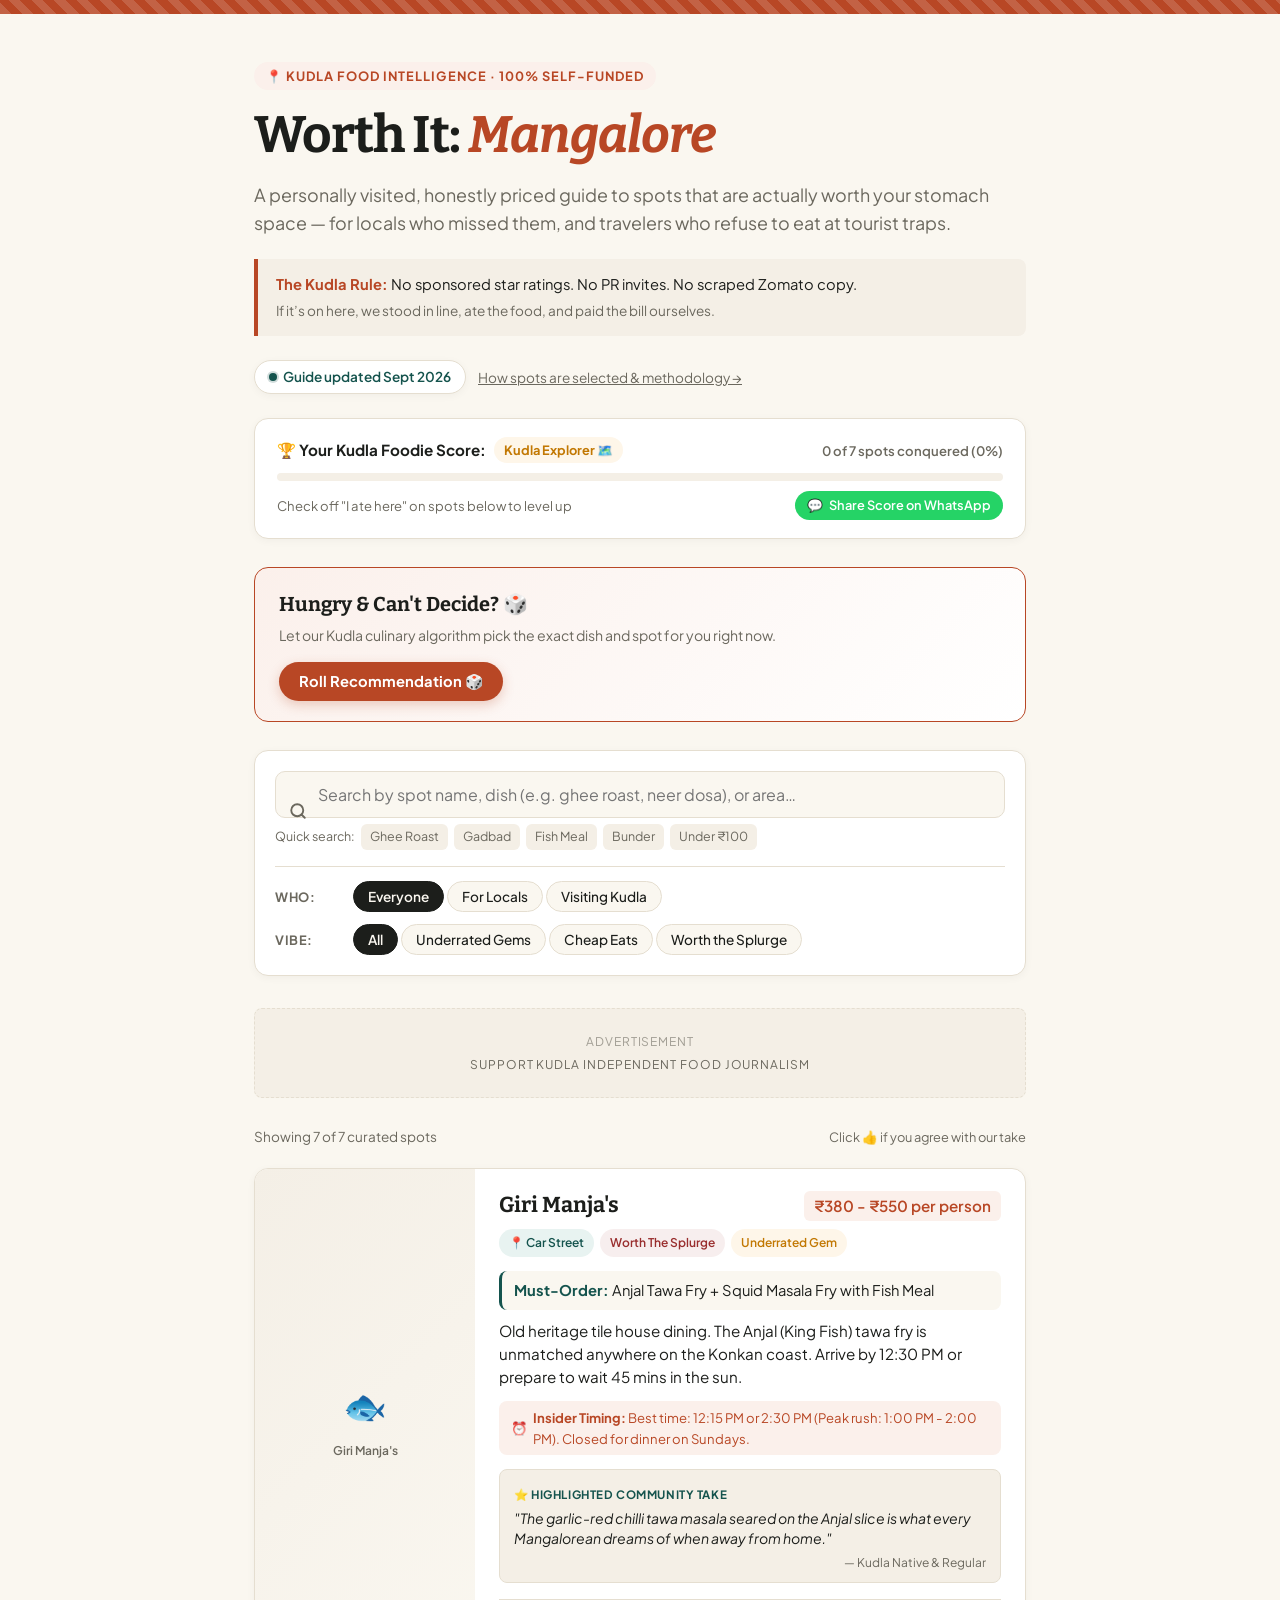
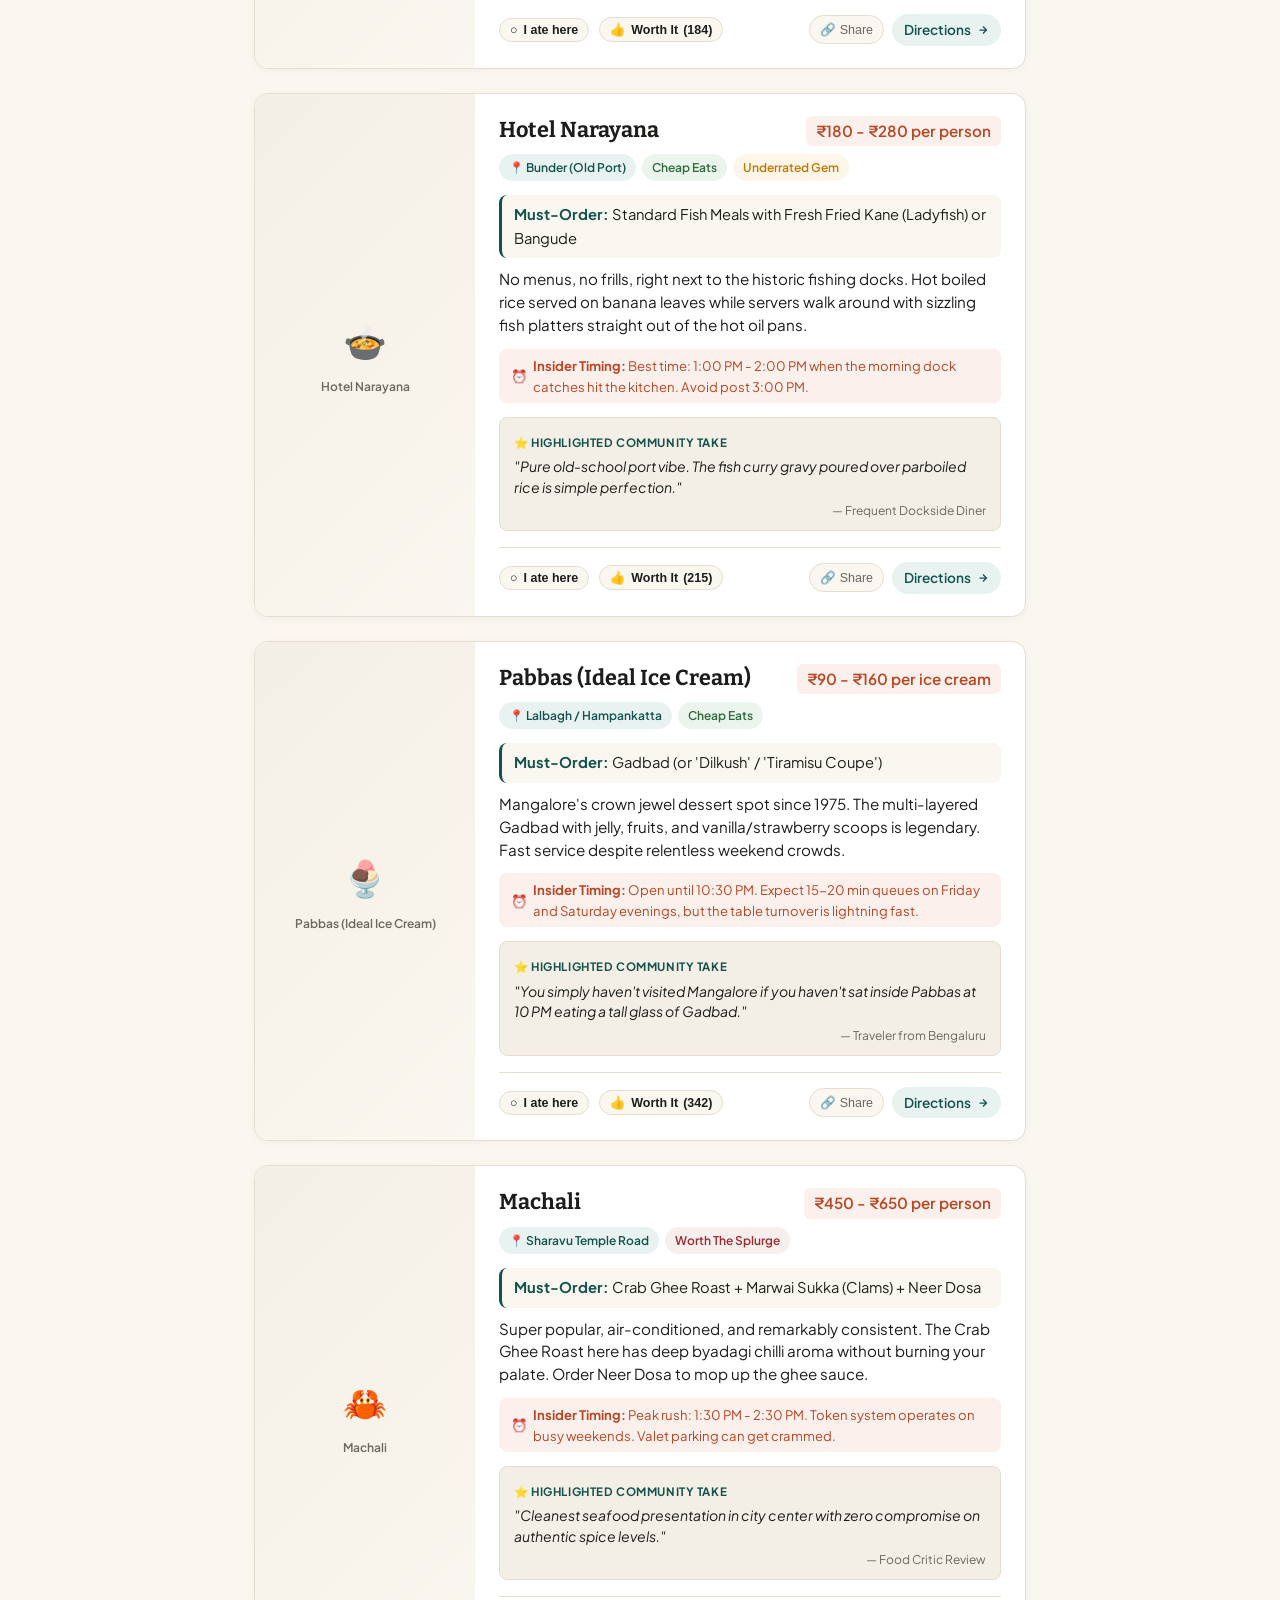
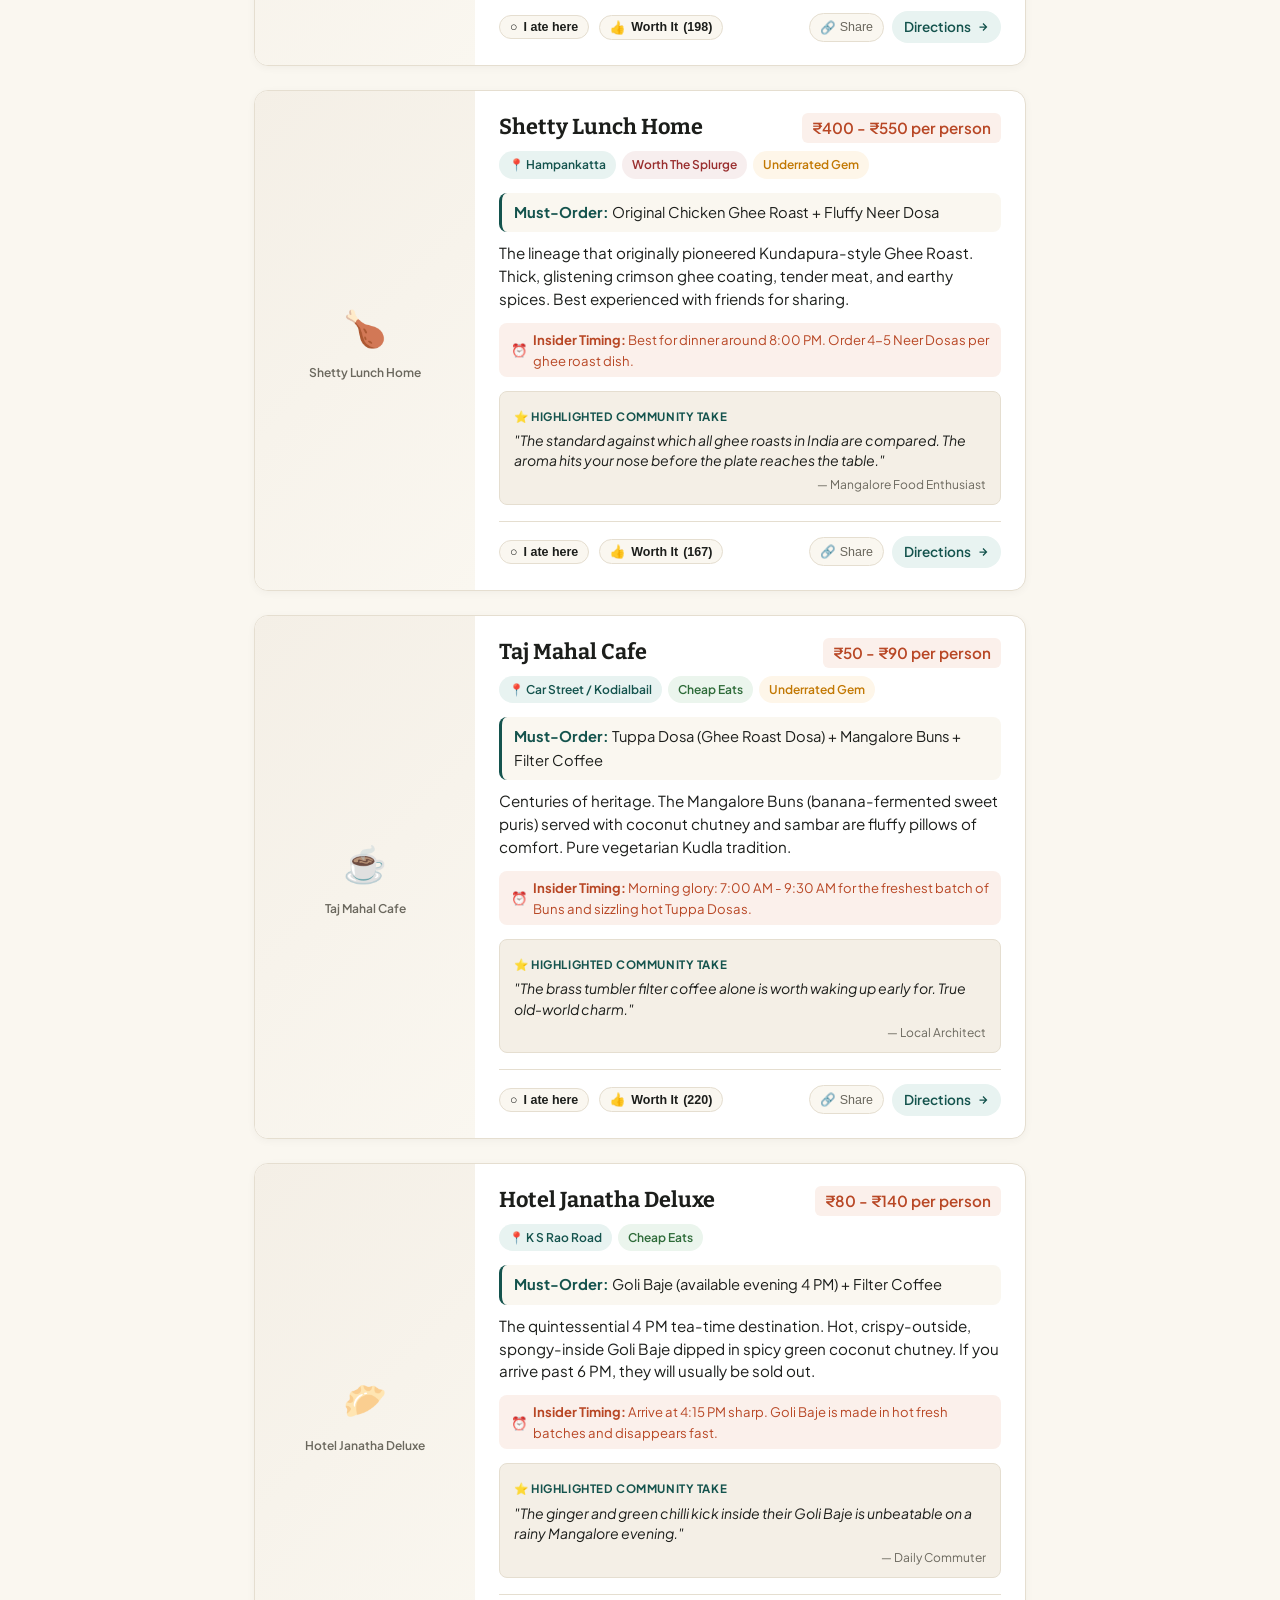
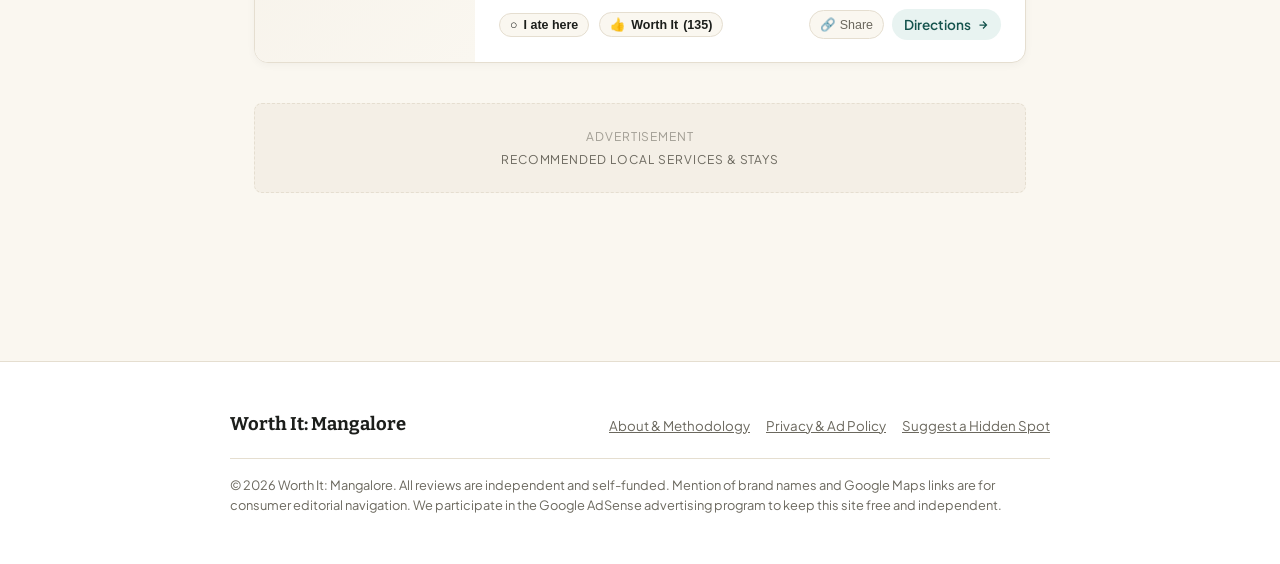
==== commit b74097a3: "feat: implement pro modular architecture with data/spots.json, Kudla Foodie Score, and matchmaker" ====
--- a/worth-it-mangalore.html
+++ b/worth-it-mangalore.html
@@ -27,757 +27,8 @@
   <link rel="preconnect" href="https://fonts.gstatic.com" crossorigin>
   <link href="https://fonts.googleapis.com/css2?family=Bitter:ital,wght@0,500;0,600;0,700;1,400&family=Plus+Jakarta+Sans:wght@400;500;600;700&display=swap" rel="stylesheet">
 
-  <style>
-    :root {
-      --bg: #FAF7F0;
-      --card-bg: #FFFFFF;
-      --card-subtle: #F4EFE6;
-      --ink: #1C1E1B;
-      --muted: #6B685E;
-      --line: #E5DED0;
-      --terracotta: #B84725;
-      --terracotta-soft: #FBF0EB;
-      --sea: #14534D;
-      --sea-soft: #E8F3F1;
-      --turmeric: #C27803;
-      --turmeric-soft: #FEF6E9;
-      --splurge: #992E2E;
-      --cheap: #2E6B39;
-      --cheap-soft: #EBF5ED;
-      --shadow-sm: 0 2px 8px rgba(28, 30, 27, 0.04);
-      --shadow-md: 0 6px 20px rgba(28, 30, 27, 0.08);
-      --radius-sm: 8px;
-      --radius-md: 14px;
-      --radius-lg: 20px;
-    }
-
-    @media (prefers-color-scheme: dark) {
-      :root:not([data-theme="light"]) {
-        --bg: #161715;
-        --card-bg: #20221E;
-        --card-subtle: #292B26;
-        --ink: #EDE9DF;
-        --muted: #A39F92;
-        --line: #383B33;
-        --terracotta: #E06C47;
-        --terracotta-soft: #38241D;
-        --sea: #3AA398;
-        --sea-soft: #182B29;
-        --turmeric: #E8A127;
-        --turmeric-soft: #382E19;
-        --splurge: #E86B6B;
-        --cheap: #62B872;
-        --cheap-soft: #1B2B1F;
-        --shadow-sm: 0 2px 8px rgba(0, 0, 0, 0.3);
-        --shadow-md: 0 6px 20px rgba(0, 0, 0, 0.4);
-      }
-    }
-
-    * { box-sizing: border-box; margin: 0; padding: 0; }
-    html { scroll-behavior: smooth; }
-    body {
-      background: var(--bg);
-      color: var(--ink);
-      font-family: 'Plus Jakarta Sans', -apple-system, BlinkMacSystemFont, sans-serif;
-      line-height: 1.6;
-      -webkit-font-smoothing: antialiased;
-    }
-
-    /* Basel Mission Mangalore Terracotta Tile Decorative Band */
-    .mangalore-tile-band {
-      height: 14px;
-      background: var(--terracotta);
-      background-image: repeating-linear-gradient(
-        45deg,
-        rgba(255, 255, 255, 0.15) 0px,
-        rgba(255, 255, 255, 0.15) 8px,
-        transparent 8px,
-        transparent 16px
-      );
-      width: 100%;
-    }
-
-    header.hero {
-      max-width: 820px;
-      margin: 0 auto;
-      padding: 48px 24px 32px;
-      position: relative;
-    }
-
-    .hero-pretitle {
-      display: inline-flex;
-      align-items: center;
-      gap: 8px;
-      font-size: 0.8rem;
-      font-weight: 700;
-      letter-spacing: 0.08em;
-      text-transform: uppercase;
-      color: var(--terracotta);
-      background: var(--terracotta-soft);
-      padding: 4px 12px;
-      border-radius: 100px;
-      margin-bottom: 16px;
-    }
-
-    h1 {
-      font-family: 'Bitter', serif;
-      font-weight: 700;
-      font-size: clamp(2.2rem, 5.5vw, 3.2rem);
-      line-height: 1.15;
-      letter-spacing: -0.02em;
-      color: var(--ink);
-      margin-bottom: 16px;
-    }
-
-    h1 span.accent {
-      color: var(--terracotta);
-      font-style: italic;
-    }
-
-    .tagline {
-      font-size: 1.12rem;
-      color: var(--muted);
-      max-width: 62ch;
-      line-height: 1.55;
-      margin-bottom: 22px;
-    }
-
-    .rules-card {
-      background: var(--card-subtle);
-      border-left: 4px solid var(--terracotta);
-      padding: 14px 18px;
-      border-radius: 0 var(--radius-sm) var(--radius-sm) 0;
-      font-size: 0.92rem;
-      color: var(--ink);
-      margin-bottom: 24px;
-      display: flex;
-      flex-direction: column;
-      gap: 4px;
-    }
-    .rules-card strong { color: var(--terracotta); }
-
-    .header-meta-row {
-      display: flex;
-      flex-wrap: wrap;
-      align-items: center;
-      gap: 12px;
-      font-size: 0.85rem;
-    }
-
-    .last-updated-pill {
-      display: inline-flex;
-      align-items: center;
-      gap: 6px;
-      background: var(--card-bg);
-      border: 1px solid var(--line);
-      padding: 5px 14px;
-      border-radius: 100px;
-      color: var(--sea);
-      font-weight: 600;
-      box-shadow: var(--shadow-sm);
-    }
-    .pulse-dot {
-      width: 8px;
-      height: 8px;
-      background: var(--sea);
-      border-radius: 50%;
-      display: inline-block;
-      box-shadow: 0 0 0 2px rgba(20, 83, 77, 0.2);
-    }
-
-    .about-link-btn {
-      color: var(--muted);
-      text-decoration: underline;
-      cursor: pointer;
-      background: none;
-      border: none;
-      font-size: 0.85rem;
-      font-family: inherit;
-    }
-
-    /* Main Container */
-    main {
-      max-width: 820px;
-      margin: 0 auto;
-      padding: 0 24px 80px;
-    }
-
-    /* Search & Controls */
-    .controls-panel {
-      background: var(--card-bg);
-      border: 1px solid var(--line);
-      border-radius: var(--radius-md);
-      padding: 20px;
-      box-shadow: var(--shadow-sm);
-      margin-bottom: 32px;
-    }
-
-    .search-bar {
-      position: relative;
-      margin-bottom: 16px;
-    }
-    .search-icon {
-      position: absolute;
-      left: 14px;
-      top: 50%;
-      transform: translateY(-50%);
-      color: var(--muted);
-      pointer-events: none;
-    }
-    input#search {
-      width: 100%;
-      font-family: inherit;
-      font-size: 1rem;
-      padding: 12px 16px 12px 42px;
-      border-radius: 10px;
-      border: 1px solid var(--line);
-      background: var(--bg);
-      color: var(--ink);
-      transition: all 0.2s ease;
-    }
-    input#search:focus {
-      outline: none;
-      border-color: var(--terracotta);
-      box-shadow: 0 0 0 3px rgba(184, 71, 37, 0.15);
-    }
-
-    .search-hints {
-      display: flex;
-      gap: 6px;
-      align-items: center;
-      font-size: 0.78rem;
-      color: var(--muted);
-      margin-top: 6px;
-      flex-wrap: wrap;
-    }
-    .search-hint-tag {
-      background: var(--card-subtle);
-      padding: 2px 8px;
-      border-radius: 6px;
-      cursor: pointer;
-      border: 1px solid transparent;
-    }
-    .search-hint-tag:hover {
-      border-color: var(--line);
-      color: var(--ink);
-    }
-
-    .filter-section {
-      display: flex;
-      flex-direction: column;
-      gap: 12px;
-      margin-top: 14px;
-      padding-top: 14px;
-      border-top: 1px solid var(--line);
-    }
-    .filter-row {
-      display: flex;
-      align-items: center;
-      gap: 8px;
-      flex-wrap: wrap;
-    }
-    .filter-label {
-      font-size: 0.8rem;
-      font-weight: 700;
-      color: var(--muted);
-      min-width: 70px;
-      text-transform: uppercase;
-      letter-spacing: 0.04em;
-    }
-
-    button.pill {
-      font-family: inherit;
-      font-size: 0.85rem;
-      font-weight: 500;
-      padding: 6px 14px;
-      border-radius: 100px;
-      border: 1px solid var(--line);
-      background: var(--bg);
-      color: var(--ink);
-      cursor: pointer;
-      transition: all 0.15s ease;
-    }
-    button.pill:hover {
-      border-color: var(--muted);
-    }
-    button.pill[aria-pressed="true"] {
-      background: var(--ink);
-      color: var(--bg);
-      border-color: var(--ink);
-      font-weight: 600;
-    }
-
-    /* Result Stats */
-    .results-count {
-      font-size: 0.85rem;
-      color: var(--muted);
-      margin-bottom: 20px;
-      display: flex;
-      justify-content: space-between;
-      align-items: center;
-    }
-
-    /* AdSense Container Placeholder */
-    .ad-slot-container {
-      background: var(--card-subtle);
-      border: 1px dashed var(--line);
-      border-radius: var(--radius-sm);
-      padding: 16px;
-      margin: 28px 0;
-      text-align: center;
-      color: var(--muted);
-      font-size: 0.75rem;
-      text-transform: uppercase;
-      letter-spacing: 0.08em;
-      min-height: 90px;
-      display: flex;
-      align-items: center;
-      justify-content: center;
-      flex-direction: column;
-      gap: 4px;
-    }
-    .ad-slot-container .ad-label {
-      opacity: 0.6;
-    }
-
-    /* Entry Cards */
-    ul.list { list-style: none; display: flex; flex-direction: column; gap: 24px; }
-    
-    li.entry-card {
-      background: var(--card-bg);
-      border: 1px solid var(--line);
-      border-radius: var(--radius-md);
-      box-shadow: var(--shadow-sm);
-      overflow: hidden;
-      transition: transform 0.2s ease, box-shadow 0.2s ease;
-      display: flex;
-      flex-direction: column;
-    }
-    li.entry-card:hover {
-      box-shadow: var(--shadow-md);
-      transform: translateY(-2px);
-    }
-
-    /* Card Layout: Photo + Body */
-    .card-grid {
-      display: grid;
-      grid-template-columns: 220px 1fr;
-    }
-    @media (max-width: 680px) {
-      .card-grid {
-        grid-template-columns: 1fr;
-      }
-    }
-
-    .card-photo-wrap {
-      position: relative;
-      background: var(--card-subtle);
-      min-height: 180px;
-      overflow: hidden;
-    }
-    .card-photo {
-      width: 100%;
-      height: 100%;
-      object-fit: cover;
-      display: block;
-      transition: transform 0.3s ease;
-    }
-    li.entry-card:hover .card-photo {
-      transform: scale(1.03);
-    }
-    .photo-fallback {
-      display: flex;
-      flex-direction: column;
-      align-items: center;
-      justify-content: center;
-      height: 100%;
-      min-height: 180px;
-      background: linear-gradient(135deg, var(--card-subtle) 0%, var(--bg) 100%);
-      color: var(--muted);
-      font-size: 2.2rem;
-      padding: 16px;
-      text-align: center;
-    }
-    .photo-fallback span {
-      font-size: 0.75rem;
-      margin-top: 8px;
-      font-weight: 600;
-      color: var(--muted);
-    }
-
-    .card-body {
-      padding: 22px 24px;
-      display: flex;
-      flex-direction: column;
-      justify-content: space-between;
-    }
-
-    .card-header-row {
-      display: flex;
-      justify-content: space-between;
-      align-items: baseline;
-      gap: 12px;
-      flex-wrap: wrap;
-      margin-bottom: 8px;
-    }
-
-    .entry-title {
-      font-family: 'Bitter', serif;
-      font-size: 1.35rem;
-      font-weight: 700;
-      color: var(--ink);
-      line-height: 1.25;
-    }
-
-    .entry-price-tag {
-      font-size: 0.95rem;
-      font-weight: 600;
-      color: var(--terracotta);
-      white-space: nowrap;
-      background: var(--terracotta-soft);
-      padding: 3px 10px;
-      border-radius: 6px;
-    }
-
-    .tag-row {
-      display: flex;
-      flex-wrap: wrap;
-      gap: 6px;
-      margin-bottom: 14px;
-    }
-
-    .badge {
-      font-size: 0.75rem;
-      font-weight: 600;
-      padding: 3px 9px;
-      border-radius: 100px;
-      border: 1px solid var(--line);
-      text-transform: capitalize;
-    }
-    .badge.area {
-      color: var(--sea);
-      background: var(--sea-soft);
-      border-color: transparent;
-    }
-    .badge.cat-underrated {
-      color: var(--turmeric);
-      background: var(--turmeric-soft);
-      border-color: transparent;
-    }
-    .badge.cat-cheap {
-      color: var(--cheap);
-      background: var(--cheap-soft);
-      border-color: transparent;
-    }
-    .badge.cat-splurge {
-      color: var(--splurge);
-      background: rgba(153, 46, 46, 0.08);
-      border-color: transparent;
-    }
-
-    .order-box {
-      font-size: 0.92rem;
-      margin-bottom: 10px;
-      background: var(--bg);
-      padding: 8px 12px;
-      border-radius: var(--radius-sm);
-      border-left: 3px solid var(--sea);
-    }
-    .order-box strong { color: var(--sea); }
-
-    .take-text {
-      font-size: 0.95rem;
-      color: var(--ink);
-      line-height: 1.5;
-      margin-bottom: 14px;
-    }
-
-    /* Highlighted Review / Trust Quote */
-    .highlighted-quote-box {
-      background: var(--card-subtle);
-      border: 1px solid var(--line);
-      border-radius: var(--radius-sm);
-      padding: 10px 14px;
-      margin-bottom: 16px;
-      position: relative;
-    }
-    .quote-badge {
-      display: inline-flex;
-      align-items: center;
-      gap: 4px;
-      font-size: 0.72rem;
-      font-weight: 700;
-      text-transform: uppercase;
-      letter-spacing: 0.05em;
-      color: var(--sea);
-      margin-bottom: 4px;
-    }
-    .quote-content {
-      font-size: 0.88rem;
-      font-style: italic;
-      color: var(--ink);
-      line-height: 1.45;
-    }
-    .quote-author {
-      font-size: 0.75rem;
-      color: var(--muted);
-      margin-top: 4px;
-      text-align: right;
-      font-style: normal;
-    }
-
-    /* Card Footer & Non-Forced Rating Interaction */
-    .card-footer {
-      display: flex;
-      align-items: center;
-      justify-content: space-between;
-      flex-wrap: wrap;
-      gap: 12px;
-      padding-top: 14px;
-      border-top: 1px solid var(--line);
-      font-size: 0.82rem;
-      margin-top: auto;
-    }
-
-    .footer-left {
-      display: flex;
-      align-items: center;
-      gap: 10px;
-      color: var(--muted);
-    }
-
-    /* Rating & Trust Reactions */
-    .rating-container {
-      display: inline-flex;
-      align-items: center;
-      gap: 8px;
-    }
-    .rate-btn {
-      display: inline-flex;
-      align-items: center;
-      gap: 5px;
-      background: var(--bg);
-      border: 1px solid var(--line);
-      border-radius: 100px;
-      padding: 4px 10px;
-      font-size: 0.78rem;
-      font-weight: 600;
-      color: var(--ink);
-      cursor: pointer;
-      transition: all 0.2s ease;
-      user-select: none;
-    }
-    .rate-btn:hover {
-      border-color: var(--terracotta);
-      background: var(--terracotta-soft);
-      color: var(--terracotta);
-    }
-    .rate-btn.voted {
-      background: var(--terracotta);
-      color: #FFFFFF;
-      border-color: var(--terracotta);
-    }
-
-    .maps-btn {
-      display: inline-flex;
-      align-items: center;
-      gap: 6px;
-      color: var(--sea);
-      text-decoration: none;
-      font-weight: 600;
-      font-size: 0.85rem;
-      padding: 5px 12px;
-      border-radius: 100px;
-      background: var(--sea-soft);
-      transition: all 0.15s ease;
-    }
-    .maps-btn:hover {
-      background: var(--sea);
-      color: #FFFFFF;
-    }
-
-    /* Empty state */
-    .empty-state {
-      padding: 48px 24px;
-      text-align: center;
-      background: var(--card-bg);
-      border: 1px dashed var(--line);
-      border-radius: var(--radius-md);
-      color: var(--muted);
-    }
-    .empty-state h3 {
-      font-family: 'Bitter', serif;
-      font-size: 1.2rem;
-      margin-bottom: 8px;
-      color: var(--ink);
-    }
-
-    /* Modal / Drawer for About & Privacy Policy */
-    .modal-overlay {
-      position: fixed;
-      top: 0;
-      left: 0;
-      right: 0;
-      bottom: 0;
-      background: rgba(0, 0, 0, 0.6);
-      backdrop-filter: blur(4px);
-      z-index: 1000;
-      display: none;
-      align-items: center;
-      justify-content: center;
-      padding: 20px;
-    }
-    .modal-overlay.active {
-      display: flex;
-    }
-    .modal-box {
-      background: var(--card-bg);
-      border: 1px solid var(--line);
-      border-radius: var(--radius-md);
-      max-width: 620px;
-      width: 100%;
-      max-height: 85vh;
-      overflow-y: auto;
-      padding: 32px;
-      box-shadow: var(--shadow-md);
-      position: relative;
-    }
-    .modal-close-btn {
-      position: absolute;
-      top: 20px;
-      right: 20px;
-      background: var(--bg);
-      border: 1px solid var(--line);
-      border-radius: 50%;
-      width: 32px;
-      height: 32px;
-      display: flex;
-      align-items: center;
-      justify-content: center;
-      cursor: pointer;
-      font-weight: 700;
-      color: var(--ink);
-    }
-    .modal-box h2 {
-      font-family: 'Bitter', serif;
-      margin-bottom: 16px;
-      color: var(--ink);
-    }
-    .modal-box p {
-      margin-bottom: 14px;
-      font-size: 0.94rem;
-      color: var(--ink);
-      line-height: 1.6;
-    }
-    .modal-box ul {
-      margin: 0 0 16px 20px;
-      font-size: 0.92rem;
-    }
-
-    /* Footer */
-    footer {
-      background: var(--card-bg);
-      border-top: 1px solid var(--line);
-      padding: 48px 24px;
-      margin-top: 60px;
-    }
-    .footer-content {
-      max-width: 820px;
-      margin: 0 auto;
-      display: flex;
-      flex-direction: column;
-      gap: 18px;
-    }
-    .footer-top {
-      display: flex;
-      justify-content: space-between;
-      align-items: center;
-      flex-wrap: wrap;
-      gap: 16px;
-    }
-    .footer-title {
-      font-family: 'Bitter', serif;
-      font-size: 1.15rem;
-      font-weight: 700;
-    }
-    .footer-links {
-      display: flex;
-      gap: 16px;
-      font-size: 0.85rem;
-    }
-    .footer-links button {
-      background: none;
-      border: none;
-      color: var(--muted);
-      cursor: pointer;
-      font-family: inherit;
-      text-decoration: underline;
-    }
-    .footer-links button:hover {
-      color: var(--terracotta);
-    }
-    .footer-disclaimer {
-      font-size: 0.8rem;
-      color: var(--muted);
-      line-height: 1.6;
-      border-top: 1px solid var(--line);
-      padding-top: 16px;
-    }
-  </style>
-
-  <!-- Schema.org JSON-LD for AI Search Engines & Google Rich Results -->
-  <script type="application/ld+json" id="schema-structured-data">
-  {
-    "@context": "https://schema.org",
-    "@graph": [
-      {
-        "@type": "WebSite",
-        "@id": "https://worthitmangalore.com/#website",
-        "url": "https://worthitmangalore.com/",
-        "name": "Worth It: Mangalore",
-        "description": "An unfiltered, honestly priced food guide to Mangalore, Karnataka.",
-        "inLanguage": "en-IN"
-      },
-      {
-        "@type": "ItemList",
-        "@id": "https://worthitmangalore.com/#curated-places",
-        "name": "Best Food Spots in Mangalore (Personally Visited)",
-        "description": "Hand-picked restaurants, cafes, and street food stalls in Kudla with real prices and must-order dishes.",
-        "itemListElement": []
-      },
-      {
-        "@type": "FAQPage",
-        "@id": "https://worthitmangalore.com/#faq",
-        "mainEntity": [
-          {
-            "@type": "Question",
-            "name": "Where is the best fish meal in Mangalore?",
-            "acceptedAnswer": {
-              "@type": "Answer",
-              "text": "Hotel Narayana in Bunder Old Port and Giri Manja's in Car Street serve the most iconic fish meals with fresh Arabian Sea catch, boiled rice, and tangy fish curry."
-            }
-          },
-          {
-            "@type": "Question",
-            "name": "What is the must-try dessert in Mangalore?",
-            "acceptedAnswer": {
-              "@type": "Answer",
-              "text": "The 'Gadbad' and 'Dilkush' ice creams at Pabbas (Lalbagh) and Ideal Ice Cream are Mangalore's signature desserts, made locally since 1975."
-            }
-          },
-          {
-            "@type": "Question",
-            "name": "Who invented Chicken Ghee Roast?",
-            "acceptedAnswer": {
-              "@type": "Answer",
-              "text": "Chicken Ghee Roast was originally created at Shetty Lunch Home in Kundapura, and their Hampankatta branch in Mangalore remains the gold standard for fiery ghee roast with neer dosa."
-            }
-          }
-        ]
-      }
-    ]
-  }
-  </script>
+  <!-- Stylesheet -->
+  <link rel="stylesheet" href="assets/css/style.css">
 </head>
 <body>
 
@@ -801,9 +52,41 @@
       </div>
       <button class="about-link-btn" onclick="openModal('about-modal')">How spots are selected & methodology →</button>
     </div>
+
+    <!-- Kudla Foodie Score Gamification Banner -->
+    <div class="foodie-score-banner">
+      <div class="score-header-row">
+        <div class="score-title">
+          <span>🏆 Your Kudla Foodie Score:</span>
+          <span class="score-badge" id="score-badge">Kudla Explorer 🗺️</span>
+        </div>
+        <span style="font-size: 0.82rem; font-weight: 600; color: var(--muted);" id="score-count-text">0 of 7 spots conquered (0%)</span>
+      </div>
+      <div class="score-progress-track">
+        <div class="score-progress-bar" id="score-progress-bar"></div>
+      </div>
+      <div class="score-footer-row">
+        <span>Check off "I ate here" on spots below to level up</span>
+        <a id="whatsapp-share-btn" class="whatsapp-share-btn" href="#" target="_blank" rel="noopener">
+          <span>💬</span>
+          <span>Share Score on WhatsApp</span>
+        </a>
+      </div>
+    </div>
   </header>
 
   <main>
+    <!-- Interactive Matchmaker: What Should I Eat Right Now? -->
+    <div class="matchmaker-card">
+      <div class="matchmaker-text">
+        <h3>Hungry & Can't Decide? 🎲</h3>
+        <p>Let our Kudla culinary algorithm pick the exact dish and spot for you right now.</p>
+      </div>
+      <button class="dice-btn" onclick="pickRandomSpot()">
+        <span>Roll Recommendation 🎲</span>
+      </button>
+    </div>
+
     <!-- Controls: Search + Multi-Dimension Filters -->
     <div class="controls-panel">
       <div class="search-bar">
@@ -816,7 +99,7 @@
           <span>Quick search:</span>
           <span class="search-hint-tag" onclick="quickSearch('ghee roast')">Ghee Roast</span>
           <span class="search-hint-tag" onclick="quickSearch('gadbad')">Gadbad</span>
-          <span class="search-hint-tag" onclick="quickSearch('fish thali')">Fish Thali</span>
+          <span class="search-hint-tag" onclick="quickSearch('fish meal')">Fish Meal</span>
           <span class="search-hint-tag" onclick="quickSearch('bunder')">Bunder</span>
           <span class="search-hint-tag" onclick="quickSearch('cheap')">Under ₹100</span>
         </div>
@@ -847,7 +130,7 @@
     <!-- AdSense Slot 1 (Top Banner Placeholder) -->
     <div class="ad-slot-container" id="adsense-top-slot">
       <span class="ad-label">Advertisement</span>
-      <!-- Google AdSense script unit will render here when live -->
+      <!-- Google AdSense responsive unit renders here when approved -->
       <span>Support Kudla independent food journalism</span>
     </div>
 
@@ -916,7 +199,7 @@
       <p><strong>Google AdSense & Third-Party Cookies:</strong></p>
       <p>We use Google AdSense to display relevant advertisements to help maintain server and research costs. Google and third-party vendors may use cookies to serve ads based on prior visits to this website or other websites. You may opt out of personalized advertising by visiting Google Ads Settings.</p>
       <p><strong>Local Storage:</strong></p>
-      <p>When you click "👍 Worth It" on a restaurant card, your preference is saved locally on your device's browser (localStorage) so you don't re-vote on the same spot. No personal data is transmitted.</p>
+      <p>When you click "👍 Worth It" or mark "I ate here" on a restaurant card, your preference is saved locally on your device's browser (localStorage). No personal data is transmitted to our servers.</p>
     </div>
   </div>
 
@@ -933,412 +216,8 @@
     </div>
   </div>
 
-  <script>
-    /* =========================================================
-       CURATED MANGALORE FOOD ENTRIES DATABASE
-       - tags: "underrated", "cheap", "splurge" (multiple allowed)
-       - audience: "local", "tourist" (multiple allowed)
-       - price: exact real price paid
-       - visited: ISO date for last updated calculation
-       - mapsUrl: Google Maps Share Link
-       - photo: high quality web image or local asset
-       - highlightedReview: community trust pull-quote
-       ========================================================= */
-    const TAG_META = {
-      underrated: { label: "Underrated Gem", class: "cat-underrated" },
-      cheap:      { label: "Cheap Eats",      class: "cat-cheap" },
-      splurge:    { label: "Worth the Splurge", class: "cat-splurge" }
-    };
-
-    const ENTRIES = [
-      {
-        id: "giri-manjas",
-        name: "Giri Manja's",
-        area: "Car Street",
-        tags: ["splurge", "underrated"],
-        audience: ["local", "tourist"],
-        price: "₹380 - ₹550 per person",
-        order: "Anjal Tawa Fry + Squid Masala Fry with Fish Meal",
-        take: "Old heritage tile house dining. The Anjal (King Fish) tawa fry is unmatched anywhere on the Konkan coast. Arrive by 12:45 PM or prepare to wait 45 mins in the sun.",
-        highlightedReview: {
-          quote: "The garlic-red chilli tawa masala seared on the Anjal slice is what every Mangalorean dreams of when away from home.",
-          author: "Kudla Native & Regular"
-        },
-        votes: 184,
-        visited: "2026-09-18",
-        mapsUrl: "https://maps.google.com/?q=Giri+Manja's+Mangalore",
-        photo: "https://images.unsplash.com/photo-1534422298391-e4f8c172dddb?w=600&auto=format&fit=crop&q=80",
-        fallbackIcon: "🐟"
-      },
-      {
-        id: "hotel-narayana",
-        name: "Hotel Narayana",
-        area: "Bunder (Old Port)",
-        tags: ["cheap", "underrated"],
-        audience: ["local", "tourist"],
-        price: "₹180 - ₹280 per person",
-        order: "Standard Fish Meals with Fresh Fried Kane (Ladyfish)",
-        take: "No menus, no frills, right next to the historic fishing docks. They serve hot boiled rice on a banana leaf and walk around with platters of sizzling fish straight out of the hot oil.",
-        highlightedReview: {
-          quote: "Pure old-school port vibe. The fish curry gravy poured over parboiled rice is simple perfection.",
-          author: "Frequent Dockside Diner"
-        },
-        votes: 215,
-        visited: "2026-09-22",
-        mapsUrl: "https://maps.google.com/?q=Hotel+Narayana+Bunder+Mangalore",
-        photo: "https://images.unsplash.com/photo-1546069901-ba9599a7e63c?w=600&auto=format&fit=crop&q=80",
-        fallbackIcon: "🍲"
-      },
-      {
-        id: "pabbas-ideal",
-        name: "Pabbas (Ideal Ice Cream)",
-        area: "Lalbagh / Hampankatta",
-        tags: ["cheap"],
-        audience: ["local", "tourist"],
-        price: "₹90 - ₹160 per ice cream",
-        order: "Gadbad (or 'Dilkush' / 'Tiramisu Coupe')",
-        take: "Mangalore's crown jewel dessert spot since 1975. The multi-layered Gadbad with jelly, fruits, and vanilla/strawberry scoops is legendary. Fast service despite relentless weekend crowds.",
-        highlightedReview: {
-          quote: "You simply haven't visited Mangalore if you haven't sat inside Pabbas at 10 PM eating a tall glass of Gadbad.",
-          author: "Traveler from Bengaluru"
-        },
-        votes: 342,
-        visited: "2026-09-24",
-        mapsUrl: "https://maps.google.com/?q=Pabbas+Ideal+Cafe+Lalbagh+Mangalore",
-        photo: "https://images.unsplash.com/photo-1563805042-7684c019e1cb?w=600&auto=format&fit=crop&q=80",
-        fallbackIcon: "🍨"
-      },
-      {
-        id: "machali",
-        name: "Machali",
-        area: "Sharavu Temple Road",
-        tags: ["splurge"],
-        audience: ["tourist", "local"],
-        price: "₹450 - ₹650 per person",
-        order: "Crab Ghee Roast + Marwai Sukka (Clams) + Neer Dosa",
-        take: "Super popular, air-conditioned, and remarkably consistent. The Crab Ghee Roast here has deep byadagi chilli aroma without burning your palate. Order Neer Dosa to mop up the ghee sauce.",
-        highlightedReview: {
-          quote: "Cleanest seafood presentation in city center with zero compromise on authentic spice levels.",
-          author: "Food Critic Review"
-        },
-        votes: 198,
-        visited: "2026-09-15",
-        mapsUrl: "https://maps.google.com/?q=Machali+Restaurant+Mangalore",
-        photo: "https://images.unsplash.com/photo-1559847844-5315695dadae?w=600&auto=format&fit=crop&q=80",
-        fallbackIcon: "🦀"
-      },
-      {
-        id: "shetty-lunch-home",
-        name: "Shetty Lunch Home",
-        area: "Hampankatta",
-        tags: ["splurge", "underrated"],
-        audience: ["local", "tourist"],
-        price: "₹400 - ₹550 per person",
-        order: "Original Chicken Ghee Roast + Fluffy Neer Dosa",
-        take: "The lineage that originally pioneered Kundapura-style Ghee Roast. Thick, glistening crimson ghee coating, tender meat, and earthy spices. Best experienced with friends for sharing.",
-        highlightedReview: {
-          quote: "The standard against which all ghee roasts in India are compared. The aroma hits your nose before the plate reaches the table.",
-          author: "Mangalore Food Enthusiast"
-        },
-        votes: 167,
-        visited: "2026-09-10",
-        mapsUrl: "https://maps.google.com/?q=Shetty+Lunch+Home+Hampankatta+Mangalore",
-        photo: "https://images.unsplash.com/photo-1626777552726-4a6b54c97e46?w=600&auto=format&fit=crop&q=80",
-        fallbackIcon: "🍗"
-      },
-      {
-        id: "taj-mahal-cafe",
-        name: "Taj Mahal Cafe",
-        area: "Car Street / Kodialbail",
-        tags: ["cheap", "underrated"],
-        audience: ["local", "tourist"],
-        price: "₹50 - ₹90 per person",
-        order: "Tuppa Dosa (Ghee Roast Dosa) + Mangalore Buns + Filter Coffee",
-        take: "Centuries of heritage. The Mangalore Buns (banana-fermented sweet puris) served with coconut chutney and sambar are fluffy pillows of comfort. Pure vegetarian Kudla tradition.",
-        highlightedReview: {
-          quote: "The brass tumbler filter coffee alone is worth waking up early for. True old-world charm.",
-          author: "Local Architect"
-        },
-        votes: 220,
-        visited: "2026-09-20",
-        mapsUrl: "https://maps.google.com/?q=Taj+Mahal+Cafe+Car+Street+Mangalore",
-        photo: "https://images.unsplash.com/photo-1668236543090-82eba5ee5976?w=600&auto=format&fit=crop&q=80",
-        fallbackIcon: "☕"
-      },
-      {
-        id: "hotel-janatha-deluxe",
-        name: "Hotel Janatha Deluxe",
-        area: "K S Rao Road",
-        tags: ["cheap"],
-        audience: ["local"],
-        price: "₹80 - ₹140 per person",
-        order: "Goli Baje (available evening 4 PM) + Filter Coffee",
-        take: "The quintessential 4 PM tea-time destination. Hot, crispy-outside, spongy-inside Goli Baje dipped in spicy green coconut chutney. If you arrive past 6 PM, they will usually be sold out.",
-        highlightedReview: {
-          quote: "The ginger and green chilli kick inside their Goli Baje is unbeatable on a rainy Mangalore evening.",
-          author: "Daily Commuter"
-        },
-        votes: 135,
-        visited: "2026-09-08",
-        mapsUrl: "https://maps.google.com/?q=Hotel+Janatha+Deluxe+KS+Rao+Road+Mangalore",
-        photo: "https://images.unsplash.com/photo-1601050690597-df0568f70950?w=600&auto=format&fit=crop&q=80",
-        fallbackIcon: "🥟"
-      }
-    ];
-
-    /* State */
-    let currentAudience = "all";
-    let currentCategory = "all";
-    let searchQuery = "";
-    const userVotes = JSON.parse(localStorage.getItem("worthit_votes") || "{}");
-
-    /* Format Date */
-    function formatMonthYear(dateStr) {
-      if (!dateStr) return "";
-      const d = new Date(dateStr + "T00:00:00");
-      return d.toLocaleDateString("en-IN", { month: "short", year: "numeric" });
-    }
-
-    /* Update Dynamic Schema for AI Engines */
-    function updateJsonLd() {
-      const script = document.getElementById("schema-structured-data");
-      if (!script) return;
-      try {
-        const schema = JSON.parse(script.textContent);
-        const itemList = schema["@graph"].find(item => item["@type"] === "ItemList");
-        if (itemList) {
-          itemList.itemListElement = ENTRIES.map((e, index) => ({
-            "@type": "ListItem",
-            "position": index + 1,
-            "item": {
-              "@type": "FoodEstablishment",
-              "name": e.name,
-              "address": {
-                "@type": "PostalAddress",
-                "addressLocality": "Mangalore",
-                "addressRegion": "Karnataka",
-                "streetAddress": e.area
-              },
-              "priceRange": e.price,
-              "hasMap": e.mapsUrl,
-              "servesCuisine": "Mangalorean Coastal, South Indian",
-              "review": {
-                "@type": "Review",
-                "reviewRating": {
-                  "@type": "Rating",
-                  "ratingValue": "5",
-                  "bestRating": "5"
-                },
-                "author": { "@type": "Person", "name": "Worth It Mangalore Editorial" },
-                "reviewBody": e.take
-              }
-            }
-          }));
-          script.textContent = JSON.stringify(schema, null, 2);
-        }
-      } catch (err) {
-        console.error("Schema update error", err);
-      }
-    }
-
-    /* Voting Functionality (Trust Building) */
-    function toggleVote(id) {
-      const hasVoted = !!userVotes[id];
-      const entry = ENTRIES.find(e => e.id === id);
-      if (!entry) return;
-
-      if (hasVoted) {
-        delete userVotes[id];
-        entry.votes = Math.max(0, (entry.votes || 0) - 1);
-      } else {
-        userVotes[id] = true;
-        entry.votes = (entry.votes || 0) + 1;
-      }
-
-      localStorage.setItem("worthit_votes", JSON.stringify(userVotes));
-      renderList();
-    }
-
-    /* Quick Search Chips */
-    function quickSearch(term) {
-      const input = document.getElementById("search");
-      input.value = term;
-      searchQuery = term.toLowerCase();
-      renderList();
-      input.scrollIntoView({ behavior: 'smooth', block: 'nearest' });
-    }
-
-    /* Reset Filters */
-    function resetFilters() {
-      document.getElementById("search").value = "";
-      searchQuery = "";
-      currentAudience = "all";
-      currentCategory = "all";
-      document.querySelectorAll("#audience-filters .pill").forEach(b =>
-        b.setAttribute("aria-pressed", b.dataset.audience === "all" ? "true" : "false"));
-      document.querySelectorAll("#category-filters .pill").forEach(b =>
-        b.setAttribute("aria-pressed", b.dataset.category === "all" ? "true" : "false"));
-      renderList();
-    }
-
-    /* Main Render */
-    function renderList() {
-      const listEl = document.getElementById("entry-list");
-      const emptyEl = document.getElementById("empty-state");
-      const countEl = document.getElementById("results-count-text");
-
-      const filtered = ENTRIES.filter(e => {
-        const matchAudience = currentAudience === "all" || e.audience.includes(currentAudience);
-        const matchCategory = currentCategory === "all" || e.tags.includes(currentCategory);
-        
-        let matchSearch = true;
-        if (searchQuery.trim()) {
-          const q = searchQuery.trim().toLowerCase();
-          const tagStrings = e.tags.map(t => TAG_META[t]?.label || "").join(" ");
-          const textCorpus = [e.name, e.area, e.order, e.take, tagStrings, e.price].join(" ").toLowerCase();
-          matchSearch = textCorpus.includes(q);
-        }
-
-        return matchAudience && matchCategory && matchSearch;
-      });
-
-      countEl.textContent = `Showing ${filtered.length} of ${ENTRIES.length} curated spots`;
-      emptyEl.style.display = filtered.length ? "none" : "block";
-      listEl.innerHTML = "";
-
-      filtered.forEach(e => {
-        const li = document.createElement("li");
-        li.className = "entry-card";
-
-        const tagBadges = e.tags
-          .map(t => TAG_META[t] ? `<span class="badge ${TAG_META[t].class}">${TAG_META[t].label}</span>` : "")
-          .join("");
-
-        const isVoted = !!userVotes[e.id];
-        const voteCount = e.votes || 0;
-
-        const photoHtml = e.photo
-          ? `<img class="card-photo" src="${e.photo}" alt="${e.name} ${e.order}" loading="lazy" onerror="this.style.display='none'; this.nextElementSibling.style.display='flex';">
-             <div class="photo-fallback" style="display:none;">${e.fallbackIcon || '🍽️'}<span>${e.name}</span></div>`
-          : `<div class="photo-fallback">${e.fallbackIcon || '🍽️'}<span>${e.name}</span></div>`;
-
-        const quoteHtml = e.highlightedReview
-          ? `<div class="highlighted-quote-box">
-               <div class="quote-badge">⭐ Highlighted Community Take</div>
-               <div class="quote-content">"${e.highlightedReview.quote}"</div>
-               <div class="quote-author">— ${e.highlightedReview.author}</div>
-             </div>`
-          : "";
-
-        li.innerHTML = `
-          <div class="card-grid">
-            <div class="card-photo-wrap">
-              ${photoHtml}
-            </div>
-            <div class="card-body">
-              <div>
-                <div class="card-header-row">
-                  <h2 class="entry-title">${e.name}</h2>
-                  <span class="entry-price-tag">${e.price}</span>
-                </div>
-                <div class="tag-row">
-                  <span class="badge area">📍 ${e.area}</span>
-                  ${tagBadges}
-                </div>
-                <div class="order-box">
-                  <strong>Must-Order:</strong> ${e.order}
-                </div>
-                <p class="take-text">${e.take}</p>
-                ${quoteHtml}
-              </div>
-              <div class="card-footer">
-                <div class="footer-left">
-                  <span>Visited ${formatMonthYear(e.visited)}</span>
-                  <span>·</span>
-                  <div class="rating-container">
-                    <button class="rate-btn ${isVoted ? 'voted' : ''}" onclick="toggleVote('${e.id}')" title="Vote if you agree this spot is worth it">
-                      <span>👍</span>
-                      <span>Worth It</span>
-                      <span>(${voteCount})</span>
-                    </button>
-                  </div>
-                </div>
-                <a class="maps-btn" href="${e.mapsUrl}" target="_blank" rel="noopener nofollow">
-                  <span>Get directions</span>
-                  <svg width="12" height="12" viewBox="0 0 24 24" fill="none" stroke="currentColor" stroke-width="2.5"><path d="M5 12h14M12 5l7 7-7 7"/></svg>
-                </a>
-              </div>
-            </div>
-          </div>
-        `;
-        listEl.appendChild(li);
-      });
-    }
-
-    /* Auto-calculate Guide Last Updated */
-    function initLastUpdated() {
-      const dates = ENTRIES.map(e => e.visited).filter(Boolean).sort();
-      if (!dates.length) return;
-      const latest = dates[dates.length - 1];
-      const el = document.getElementById("last-updated-text");
-      if (el) el.textContent = `Guide updated ${formatMonthYear(latest)}`;
-    }
-
-    /* Search Listener */
-    document.getElementById("search").addEventListener("input", (e) => {
-      searchQuery = e.target.value;
-      renderList();
-    });
-
-    /* Audience Filter Listeners */
-    document.getElementById("audience-filters").addEventListener("click", (e) => {
-      const btn = e.target.closest("button.pill");
-      if (!btn) return;
-      currentAudience = btn.dataset.audience;
-      document.querySelectorAll("#audience-filters .pill").forEach(b =>
-        b.setAttribute("aria-pressed", b === btn ? "true" : "false"));
-      renderList();
-    });
-
-    /* Category Filter Listeners */
-    document.getElementById("category-filters").addEventListener("click", (e) => {
-      const btn = e.target.closest("button.pill");
-      if (!btn) return;
-      currentCategory = btn.dataset.category;
-      document.querySelectorAll("#category-filters .pill").forEach(b =>
-        b.setAttribute("aria-pressed", b === btn ? "true" : "false"));
-      renderList();
-    });
-
-    /* Modal Controllers */
-    function openModal(id) {
-      const m = document.getElementById(id);
-      if (m) m.classList.add("active");
-      document.body.style.overflow = "hidden";
-    }
-    function closeModal(id) {
-      const m = document.getElementById(id);
-      if (m) m.classList.remove("active");
-      document.body.style.overflow = "";
-    }
-    function closeModalOnOverlay(event, id) {
-      if (event.target.id === id) closeModal(id);
-    }
-    function handleSuggestionSubmit() {
-      const input = document.getElementById("suggest-input");
-      if (!input.value.trim()) return;
-      document.getElementById("suggest-feedback").style.display = "block";
-      input.value = "";
-      setTimeout(() => {
-        closeModal('submit-modal');
-        document.getElementById("suggest-feedback").style.display = "none";
-      }, 2500);
-    }
-
-    /* Init */
-    renderList();
-    initLastUpdated();
-    updateJsonLd();
-  </script>
+  <!-- Application Scripts -->
+  <script src="assets/js/schema.js"></script>
+  <script src="assets/js/app.js"></script>
 </body>
 </html>
--- a/assets/css/style.css
+++ b/assets/css/style.css
@@ -0,0 +1,873 @@
+:root {
+  --bg: #FAF7F0;
+  --card-bg: #FFFFFF;
+  --card-subtle: #F4EFE6;
+  --ink: #1C1E1B;
+  --muted: #6B685E;
+  --line: #E5DED0;
+  --terracotta: #B84725;
+  --terracotta-soft: #FBF0EB;
+  --sea: #14534D;
+  --sea-soft: #E8F3F1;
+  --turmeric: #C27803;
+  --turmeric-soft: #FEF6E9;
+  --splurge: #992E2E;
+  --cheap: #2E6B39;
+  --cheap-soft: #EBF5ED;
+  --shadow-sm: 0 2px 8px rgba(28, 30, 27, 0.04);
+  --shadow-md: 0 6px 20px rgba(28, 30, 27, 0.08);
+  --radius-sm: 8px;
+  --radius-md: 14px;
+  --radius-lg: 20px;
+}
+
+@media (prefers-color-scheme: dark) {
+  :root:not([data-theme="light"]) {
+    --bg: #161715;
+    --card-bg: #20221E;
+    --card-subtle: #292B26;
+    --ink: #EDE9DF;
+    --muted: #A39F92;
+    --line: #383B33;
+    --terracotta: #E06C47;
+    --terracotta-soft: #38241D;
+    --sea: #3AA398;
+    --sea-soft: #182B29;
+    --turmeric: #E8A127;
+    --turmeric-soft: #382E19;
+    --splurge: #E86B6B;
+    --cheap: #62B872;
+    --cheap-soft: #1B2B1F;
+    --shadow-sm: 0 2px 8px rgba(0, 0, 0, 0.3);
+    --shadow-md: 0 6px 20px rgba(0, 0, 0, 0.4);
+  }
+}
+
+* { box-sizing: border-box; margin: 0; padding: 0; }
+html { scroll-behavior: smooth; }
+body {
+  background: var(--bg);
+  color: var(--ink);
+  font-family: 'Plus Jakarta Sans', -apple-system, BlinkMacSystemFont, sans-serif;
+  line-height: 1.6;
+  -webkit-font-smoothing: antialiased;
+}
+
+/* Basel Mission Mangalore Terracotta Tile Decorative Band */
+.mangalore-tile-band {
+  height: 14px;
+  background: var(--terracotta);
+  background-image: repeating-linear-gradient(
+    45deg,
+    rgba(255, 255, 255, 0.15) 0px,
+    rgba(255, 255, 255, 0.15) 8px,
+    transparent 8px,
+    transparent 16px
+  );
+  width: 100%;
+}
+
+header.hero {
+  max-width: 820px;
+  margin: 0 auto;
+  padding: 48px 24px 28px;
+  position: relative;
+}
+
+.hero-pretitle {
+  display: inline-flex;
+  align-items: center;
+  gap: 8px;
+  font-size: 0.8rem;
+  font-weight: 700;
+  letter-spacing: 0.08em;
+  text-transform: uppercase;
+  color: var(--terracotta);
+  background: var(--terracotta-soft);
+  padding: 4px 12px;
+  border-radius: 100px;
+  margin-bottom: 16px;
+}
+
+h1 {
+  font-family: 'Bitter', serif;
+  font-weight: 700;
+  font-size: clamp(2.2rem, 5.5vw, 3.2rem);
+  line-height: 1.15;
+  letter-spacing: -0.02em;
+  color: var(--ink);
+  margin-bottom: 16px;
+}
+
+h1 span.accent {
+  color: var(--terracotta);
+  font-style: italic;
+}
+
+.tagline {
+  font-size: 1.12rem;
+  color: var(--muted);
+  max-width: 62ch;
+  line-height: 1.55;
+  margin-bottom: 22px;
+}
+
+.rules-card {
+  background: var(--card-subtle);
+  border-left: 4px solid var(--terracotta);
+  padding: 14px 18px;
+  border-radius: 0 var(--radius-sm) var(--radius-sm) 0;
+  font-size: 0.92rem;
+  color: var(--ink);
+  margin-bottom: 24px;
+  display: flex;
+  flex-direction: column;
+  gap: 4px;
+}
+.rules-card strong { color: var(--terracotta); }
+
+.header-meta-row {
+  display: flex;
+  flex-wrap: wrap;
+  align-items: center;
+  gap: 12px;
+  font-size: 0.85rem;
+  margin-bottom: 24px;
+}
+
+.last-updated-pill {
+  display: inline-flex;
+  align-items: center;
+  gap: 6px;
+  background: var(--card-bg);
+  border: 1px solid var(--line);
+  padding: 5px 14px;
+  border-radius: 100px;
+  color: var(--sea);
+  font-weight: 600;
+  box-shadow: var(--shadow-sm);
+}
+.pulse-dot {
+  width: 8px;
+  height: 8px;
+  background: var(--sea);
+  border-radius: 50%;
+  display: inline-block;
+  box-shadow: 0 0 0 2px rgba(20, 83, 77, 0.2);
+}
+
+.about-link-btn {
+  color: var(--muted);
+  text-decoration: underline;
+  cursor: pointer;
+  background: none;
+  border: none;
+  font-size: 0.85rem;
+  font-family: inherit;
+}
+
+/* =========================================================
+   ENGAGEMENT FEATURE 1: KUDLA FOODIE SCORE (GAMIFICATION)
+   ========================================================= */
+.foodie-score-banner {
+  background: var(--card-bg);
+  border: 1px solid var(--line);
+  border-radius: var(--radius-md);
+  padding: 18px 22px;
+  box-shadow: var(--shadow-sm);
+  margin-top: 12px;
+  display: flex;
+  flex-direction: column;
+  gap: 10px;
+}
+.score-header-row {
+  display: flex;
+  justify-content: space-between;
+  align-items: center;
+  flex-wrap: wrap;
+  gap: 10px;
+}
+.score-title {
+  font-weight: 700;
+  font-size: 0.95rem;
+  display: flex;
+  align-items: center;
+  gap: 8px;
+}
+.score-badge {
+  background: var(--turmeric-soft);
+  color: var(--turmeric);
+  padding: 3px 10px;
+  border-radius: 100px;
+  font-size: 0.8rem;
+  font-weight: 700;
+}
+.score-progress-track {
+  height: 8px;
+  background: var(--card-subtle);
+  border-radius: 100px;
+  overflow: hidden;
+  position: relative;
+}
+.score-progress-bar {
+  height: 100%;
+  background: linear-gradient(90deg, var(--terracotta), var(--turmeric));
+  width: 0%;
+  transition: width 0.4s ease;
+  border-radius: 100px;
+}
+.score-footer-row {
+  display: flex;
+  justify-content: space-between;
+  align-items: center;
+  font-size: 0.82rem;
+  color: var(--muted);
+}
+.whatsapp-share-btn {
+  display: inline-flex;
+  align-items: center;
+  gap: 6px;
+  background: #25D366;
+  color: #FFFFFF;
+  text-decoration: none;
+  padding: 4px 12px;
+  border-radius: 100px;
+  font-size: 0.8rem;
+  font-weight: 600;
+  cursor: pointer;
+  border: none;
+  transition: opacity 0.2s;
+}
+.whatsapp-share-btn:hover { opacity: 0.9; }
+
+/* =========================================================
+   ENGAGEMENT FEATURE 2: "WHAT SHOULD I EAT" MATCHMAKER
+   ========================================================= */
+.matchmaker-card {
+  background: linear-gradient(135deg, var(--terracotta-soft) 0%, var(--card-bg) 100%);
+  border: 1px solid var(--terracotta);
+  border-radius: var(--radius-md);
+  padding: 20px 24px;
+  margin-bottom: 28px;
+  display: flex;
+  align-items: center;
+  justify-content: space-between;
+  flex-wrap: wrap;
+  gap: 16px;
+}
+.matchmaker-text h3 {
+  font-family: 'Bitter', serif;
+  font-size: 1.25rem;
+  color: var(--ink);
+  margin-bottom: 4px;
+}
+.matchmaker-text p {
+  font-size: 0.88rem;
+  color: var(--muted);
+}
+.dice-btn {
+  background: var(--terracotta);
+  color: #FFFFFF;
+  border: none;
+  padding: 10px 20px;
+  border-radius: 100px;
+  font-family: inherit;
+  font-weight: 700;
+  font-size: 0.92rem;
+  cursor: pointer;
+  display: inline-flex;
+  align-items: center;
+  gap: 8px;
+  box-shadow: 0 4px 12px rgba(184, 71, 37, 0.25);
+  transition: all 0.2s ease;
+}
+.dice-btn:hover {
+  transform: translateY(-2px);
+  box-shadow: 0 6px 16px rgba(184, 71, 37, 0.35);
+}
+
+/* Main Container */
+main {
+  max-width: 820px;
+  margin: 0 auto;
+  padding: 0 24px 80px;
+}
+
+/* Search & Controls */
+.controls-panel {
+  background: var(--card-bg);
+  border: 1px solid var(--line);
+  border-radius: var(--radius-md);
+  padding: 20px;
+  box-shadow: var(--shadow-sm);
+  margin-bottom: 32px;
+}
+
+.search-bar {
+  position: relative;
+  margin-bottom: 16px;
+}
+.search-icon {
+  position: absolute;
+  left: 14px;
+  top: 50%;
+  transform: translateY(-50%);
+  color: var(--muted);
+  pointer-events: none;
+}
+input#search {
+  width: 100%;
+  font-family: inherit;
+  font-size: 1rem;
+  padding: 12px 16px 12px 42px;
+  border-radius: 10px;
+  border: 1px solid var(--line);
+  background: var(--bg);
+  color: var(--ink);
+  transition: all 0.2s ease;
+}
+input#search:focus {
+  outline: none;
+  border-color: var(--terracotta);
+  box-shadow: 0 0 0 3px rgba(184, 71, 37, 0.15);
+}
+
+.search-hints {
+  display: flex;
+  gap: 6px;
+  align-items: center;
+  font-size: 0.78rem;
+  color: var(--muted);
+  margin-top: 6px;
+  flex-wrap: wrap;
+}
+.search-hint-tag {
+  background: var(--card-subtle);
+  padding: 2px 8px;
+  border-radius: 6px;
+  cursor: pointer;
+  border: 1px solid transparent;
+}
+.search-hint-tag:hover {
+  border-color: var(--line);
+  color: var(--ink);
+}
+
+.filter-section {
+  display: flex;
+  flex-direction: column;
+  gap: 12px;
+  margin-top: 14px;
+  padding-top: 14px;
+  border-top: 1px solid var(--line);
+}
+.filter-row {
+  display: flex;
+  align-items: center;
+  gap: 8px;
+  flex-wrap: wrap;
+}
+.filter-label {
+  font-size: 0.8rem;
+  font-weight: 700;
+  color: var(--muted);
+  min-width: 70px;
+  text-transform: uppercase;
+  letter-spacing: 0.04em;
+}
+
+button.pill {
+  font-family: inherit;
+  font-size: 0.85rem;
+  font-weight: 500;
+  padding: 6px 14px;
+  border-radius: 100px;
+  border: 1px solid var(--line);
+  background: var(--bg);
+  color: var(--ink);
+  cursor: pointer;
+  transition: all 0.15s ease;
+}
+button.pill:hover {
+  border-color: var(--muted);
+}
+button.pill[aria-pressed="true"] {
+  background: var(--ink);
+  color: var(--bg);
+  border-color: var(--ink);
+  font-weight: 600;
+}
+
+/* Result Stats */
+.results-count {
+  font-size: 0.85rem;
+  color: var(--muted);
+  margin-bottom: 20px;
+  display: flex;
+  justify-content: space-between;
+  align-items: center;
+}
+
+/* AdSense Container Placeholder */
+.ad-slot-container {
+  background: var(--card-subtle);
+  border: 1px dashed var(--line);
+  border-radius: var(--radius-sm);
+  padding: 16px;
+  margin: 28px 0;
+  text-align: center;
+  color: var(--muted);
+  font-size: 0.75rem;
+  text-transform: uppercase;
+  letter-spacing: 0.08em;
+  min-height: 90px;
+  display: flex;
+  align-items: center;
+  justify-content: center;
+  flex-direction: column;
+  gap: 4px;
+}
+.ad-slot-container .ad-label {
+  opacity: 0.6;
+}
+
+/* Entry Cards */
+ul.list { list-style: none; display: flex; flex-direction: column; gap: 24px; }
+
+li.entry-card {
+  background: var(--card-bg);
+  border: 1px solid var(--line);
+  border-radius: var(--radius-md);
+  box-shadow: var(--shadow-sm);
+  overflow: hidden;
+  transition: transform 0.2s ease, box-shadow 0.2s ease, border-color 0.2s ease;
+  display: flex;
+  flex-direction: column;
+  scroll-margin-top: 30px;
+}
+li.entry-card:hover {
+  box-shadow: var(--shadow-md);
+  transform: translateY(-2px);
+}
+li.entry-card.highlighted-spot {
+  border: 2px solid var(--terracotta);
+  animation: pulseHighlight 1.5s ease;
+}
+@keyframes pulseHighlight {
+  0% { transform: scale(1.02); }
+  50% { transform: scale(1); }
+}
+
+.card-grid {
+  display: grid;
+  grid-template-columns: 220px 1fr;
+}
+@media (max-width: 680px) {
+  .card-grid {
+    grid-template-columns: 1fr;
+  }
+}
+
+.card-photo-wrap {
+  position: relative;
+  background: var(--card-subtle);
+  min-height: 180px;
+  overflow: hidden;
+}
+.card-photo {
+  width: 100%;
+  height: 100%;
+  object-fit: cover;
+  display: block;
+  transition: transform 0.3s ease;
+}
+li.entry-card:hover .card-photo {
+  transform: scale(1.03);
+}
+.photo-fallback {
+  display: flex;
+  flex-direction: column;
+  align-items: center;
+  justify-content: center;
+  height: 100%;
+  min-height: 180px;
+  background: linear-gradient(135deg, var(--card-subtle) 0%, var(--bg) 100%);
+  color: var(--muted);
+  font-size: 2.2rem;
+  padding: 16px;
+  text-align: center;
+}
+.photo-fallback span {
+  font-size: 0.75rem;
+  margin-top: 8px;
+  font-weight: 600;
+  color: var(--muted);
+}
+
+.card-body {
+  padding: 22px 24px;
+  display: flex;
+  flex-direction: column;
+  justify-content: space-between;
+}
+
+.card-header-row {
+  display: flex;
+  justify-content: space-between;
+  align-items: baseline;
+  gap: 12px;
+  flex-wrap: wrap;
+  margin-bottom: 8px;
+}
+
+.entry-title {
+  font-family: 'Bitter', serif;
+  font-size: 1.35rem;
+  font-weight: 700;
+  color: var(--ink);
+  line-height: 1.25;
+}
+
+.entry-price-tag {
+  font-size: 0.95rem;
+  font-weight: 600;
+  color: var(--terracotta);
+  white-space: nowrap;
+  background: var(--terracotta-soft);
+  padding: 3px 10px;
+  border-radius: 6px;
+}
+
+.tag-row {
+  display: flex;
+  flex-wrap: wrap;
+  gap: 6px;
+  margin-bottom: 14px;
+}
+
+.badge {
+  font-size: 0.75rem;
+  font-weight: 600;
+  padding: 3px 9px;
+  border-radius: 100px;
+  border: 1px solid var(--line);
+  text-transform: capitalize;
+}
+.badge.area {
+  color: var(--sea);
+  background: var(--sea-soft);
+  border-color: transparent;
+}
+.badge.cat-underrated {
+  color: var(--turmeric);
+  background: var(--turmeric-soft);
+  border-color: transparent;
+}
+.badge.cat-cheap {
+  color: var(--cheap);
+  background: var(--cheap-soft);
+  border-color: transparent;
+}
+.badge.cat-splurge {
+  color: var(--splurge);
+  background: rgba(153, 46, 46, 0.08);
+  border-color: transparent;
+}
+
+.order-box {
+  font-size: 0.92rem;
+  margin-bottom: 10px;
+  background: var(--bg);
+  padding: 8px 12px;
+  border-radius: var(--radius-sm);
+  border-left: 3px solid var(--sea);
+}
+.order-box strong { color: var(--sea); }
+
+.take-text {
+  font-size: 0.95rem;
+  color: var(--ink);
+  line-height: 1.5;
+  margin-bottom: 12px;
+}
+
+.timing-tip {
+  font-size: 0.82rem;
+  color: var(--terracotta);
+  background: var(--terracotta-soft);
+  padding: 6px 12px;
+  border-radius: var(--radius-sm);
+  margin-bottom: 14px;
+  display: flex;
+  align-items: center;
+  gap: 6px;
+}
+
+/* Highlighted Review / Trust Quote */
+.highlighted-quote-box {
+  background: var(--card-subtle);
+  border: 1px solid var(--line);
+  border-radius: var(--radius-sm);
+  padding: 10px 14px;
+  margin-bottom: 16px;
+  position: relative;
+}
+.quote-badge {
+  display: inline-flex;
+  align-items: center;
+  gap: 4px;
+  font-size: 0.72rem;
+  font-weight: 700;
+  text-transform: uppercase;
+  letter-spacing: 0.05em;
+  color: var(--sea);
+  margin-bottom: 4px;
+}
+.quote-content {
+  font-size: 0.88rem;
+  font-style: italic;
+  color: var(--ink);
+  line-height: 1.45;
+}
+.quote-author {
+  font-size: 0.75rem;
+  color: var(--muted);
+  margin-top: 4px;
+  text-align: right;
+  font-style: normal;
+}
+
+/* Card Footer & Non-Forced Rating Interaction */
+.card-footer {
+  display: flex;
+  align-items: center;
+  justify-content: space-between;
+  flex-wrap: wrap;
+  gap: 12px;
+  padding-top: 14px;
+  border-top: 1px solid var(--line);
+  font-size: 0.82rem;
+  margin-top: auto;
+}
+
+.footer-left {
+  display: flex;
+  align-items: center;
+  gap: 10px;
+  color: var(--muted);
+  flex-wrap: wrap;
+}
+
+/* Checklist Checkbox */
+.eaten-check-btn {
+  display: inline-flex;
+  align-items: center;
+  gap: 6px;
+  cursor: pointer;
+  background: var(--bg);
+  border: 1px solid var(--line);
+  padding: 4px 10px;
+  border-radius: 100px;
+  font-size: 0.78rem;
+  font-weight: 600;
+  color: var(--ink);
+  transition: all 0.2s ease;
+}
+.eaten-check-btn.checked {
+  background: var(--cheap-soft);
+  color: var(--cheap);
+  border-color: var(--cheap);
+}
+
+/* Rating & Trust Reactions */
+.rate-btn {
+  display: inline-flex;
+  align-items: center;
+  gap: 5px;
+  background: var(--bg);
+  border: 1px solid var(--line);
+  border-radius: 100px;
+  padding: 4px 10px;
+  font-size: 0.78rem;
+  font-weight: 600;
+  color: var(--ink);
+  cursor: pointer;
+  transition: all 0.2s ease;
+  user-select: none;
+}
+.rate-btn:hover {
+  border-color: var(--terracotta);
+  background: var(--terracotta-soft);
+  color: var(--terracotta);
+}
+.rate-btn.voted {
+  background: var(--terracotta);
+  color: #FFFFFF;
+  border-color: var(--terracotta);
+}
+
+.footer-right-actions {
+  display: flex;
+  align-items: center;
+  gap: 8px;
+}
+
+.share-spot-btn {
+  background: var(--bg);
+  border: 1px solid var(--line);
+  padding: 6px 10px;
+  border-radius: 100px;
+  cursor: pointer;
+  display: inline-flex;
+  align-items: center;
+  gap: 4px;
+  font-size: 0.78rem;
+  color: var(--muted);
+}
+.share-spot-btn:hover { color: var(--ink); border-color: var(--ink); }
+
+.maps-btn {
+  display: inline-flex;
+  align-items: center;
+  gap: 6px;
+  color: var(--sea);
+  text-decoration: none;
+  font-weight: 600;
+  font-size: 0.85rem;
+  padding: 5px 12px;
+  border-radius: 100px;
+  background: var(--sea-soft);
+  transition: all 0.15s ease;
+}
+.maps-btn:hover {
+  background: var(--sea);
+  color: #FFFFFF;
+}
+
+/* Empty state */
+.empty-state {
+  padding: 48px 24px;
+  text-align: center;
+  background: var(--card-bg);
+  border: 1px dashed var(--line);
+  border-radius: var(--radius-md);
+  color: var(--muted);
+}
+.empty-state h3 {
+  font-family: 'Bitter', serif;
+  font-size: 1.2rem;
+  margin-bottom: 8px;
+  color: var(--ink);
+}
+
+/* Modal / Drawer for About & Privacy Policy */
+.modal-overlay {
+  position: fixed;
+  top: 0;
+  left: 0;
+  right: 0;
+  bottom: 0;
+  background: rgba(0, 0, 0, 0.6);
+  backdrop-filter: blur(4px);
+  z-index: 1000;
+  display: none;
+  align-items: center;
+  justify-content: center;
+  padding: 20px;
+}
+.modal-overlay.active {
+  display: flex;
+}
+.modal-box {
+  background: var(--card-bg);
+  border: 1px solid var(--line);
+  border-radius: var(--radius-md);
+  max-width: 620px;
+  width: 100%;
+  max-height: 85vh;
+  overflow-y: auto;
+  padding: 32px;
+  box-shadow: var(--shadow-md);
+  position: relative;
+}
+.modal-close-btn {
+  position: absolute;
+  top: 20px;
+  right: 20px;
+  background: var(--bg);
+  border: 1px solid var(--line);
+  border-radius: 50%;
+  width: 32px;
+  height: 32px;
+  display: flex;
+  align-items: center;
+  justify-content: center;
+  cursor: pointer;
+  font-weight: 700;
+  color: var(--ink);
+}
+.modal-box h2 {
+  font-family: 'Bitter', serif;
+  margin-bottom: 16px;
+  color: var(--ink);
+}
+.modal-box p {
+  margin-bottom: 14px;
+  font-size: 0.94rem;
+  color: var(--ink);
+  line-height: 1.6;
+}
+.modal-box ul {
+  margin: 0 0 16px 20px;
+  font-size: 0.92rem;
+}
+
+/* Footer */
+footer {
+  background: var(--card-bg);
+  border-top: 1px solid var(--line);
+  padding: 48px 24px;
+  margin-top: 60px;
+}
+.footer-content {
+  max-width: 820px;
+  margin: 0 auto;
+  display: flex;
+  flex-direction: column;
+  gap: 18px;
+}
+.footer-top {
+  display: flex;
+  justify-content: space-between;
+  align-items: center;
+  flex-wrap: wrap;
+  gap: 16px;
+}
+.footer-title {
+  font-family: 'Bitter', serif;
+  font-size: 1.15rem;
+  font-weight: 700;
+}
+.footer-links {
+  display: flex;
+  gap: 16px;
+  font-size: 0.85rem;
+}
+.footer-links button {
+  background: none;
+  border: none;
+  color: var(--muted);
+  cursor: pointer;
+  font-family: inherit;
+  text-decoration: underline;
+}
+.footer-links button:hover {
+  color: var(--terracotta);
+}
+.footer-disclaimer {
+  font-size: 0.8rem;
+  color: var(--muted);
+  line-height: 1.6;
+  border-top: 1px solid var(--line);
+  padding-top: 16px;
+}
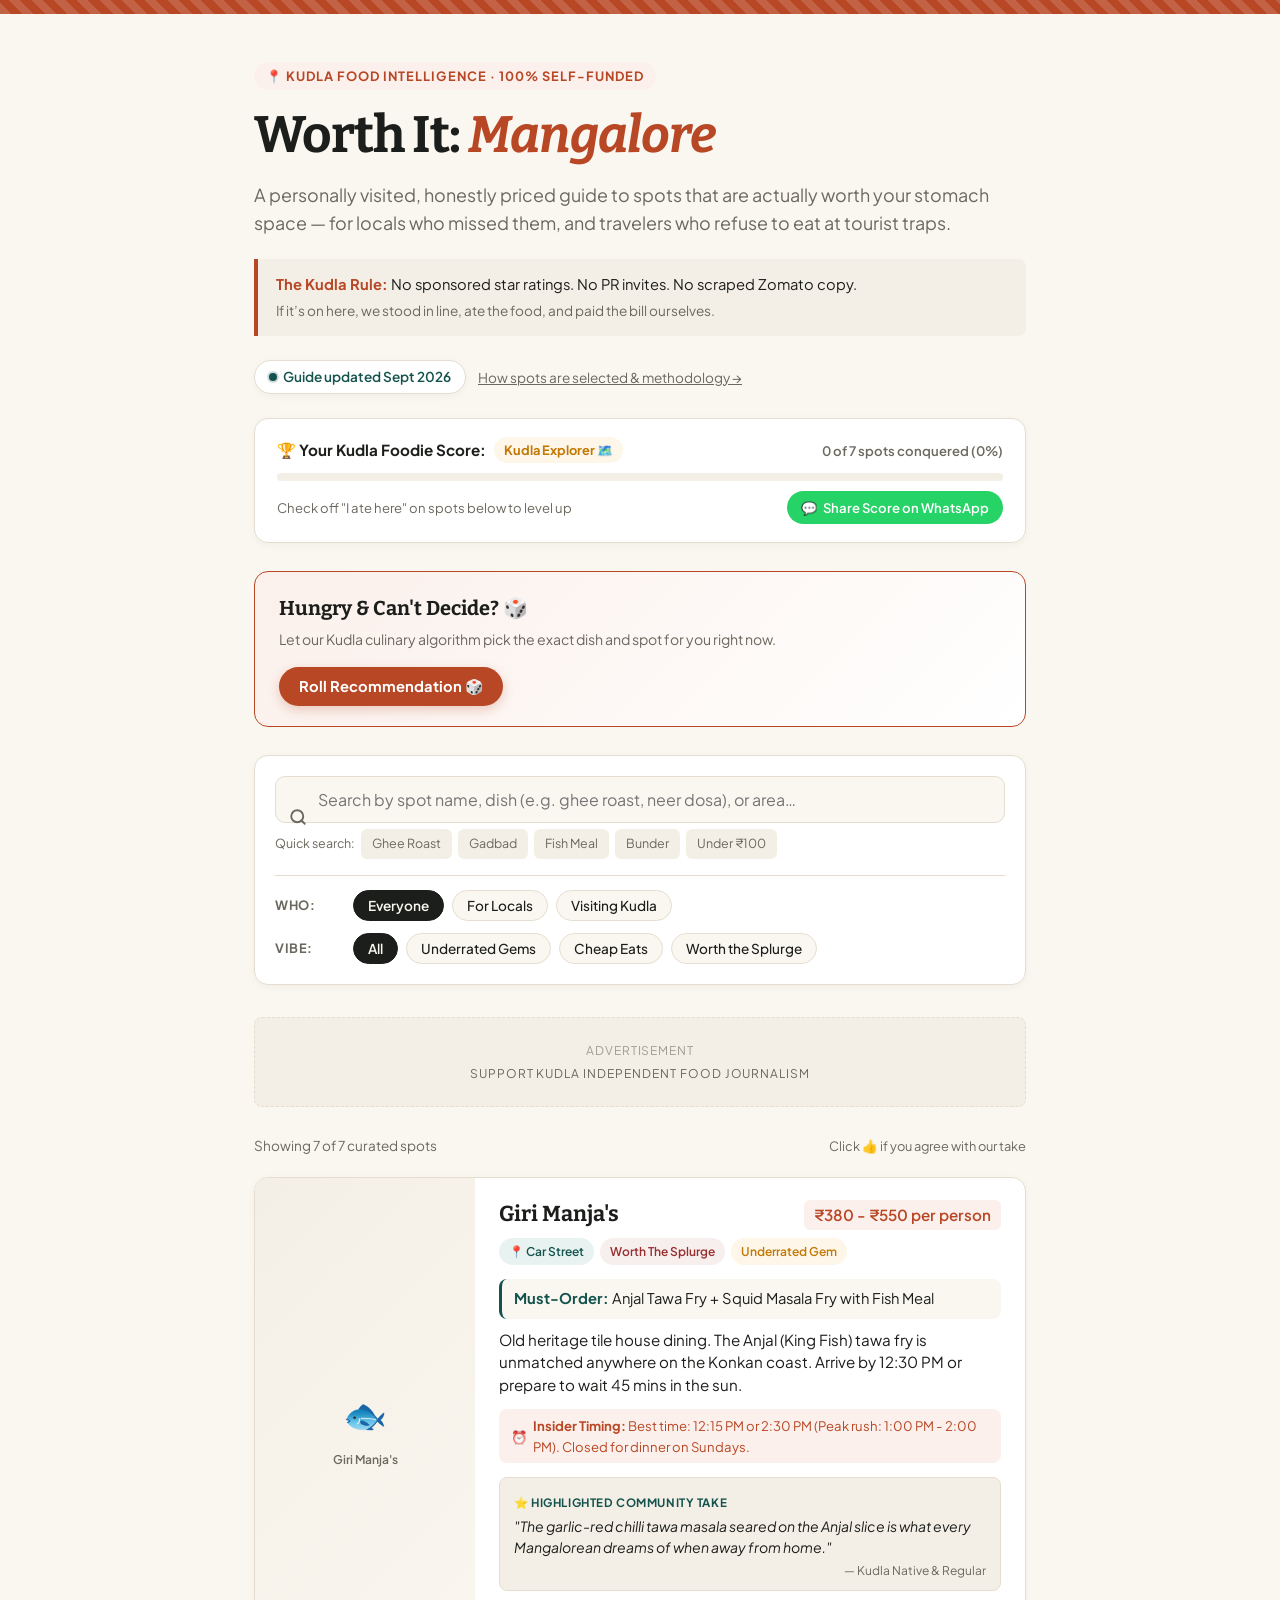
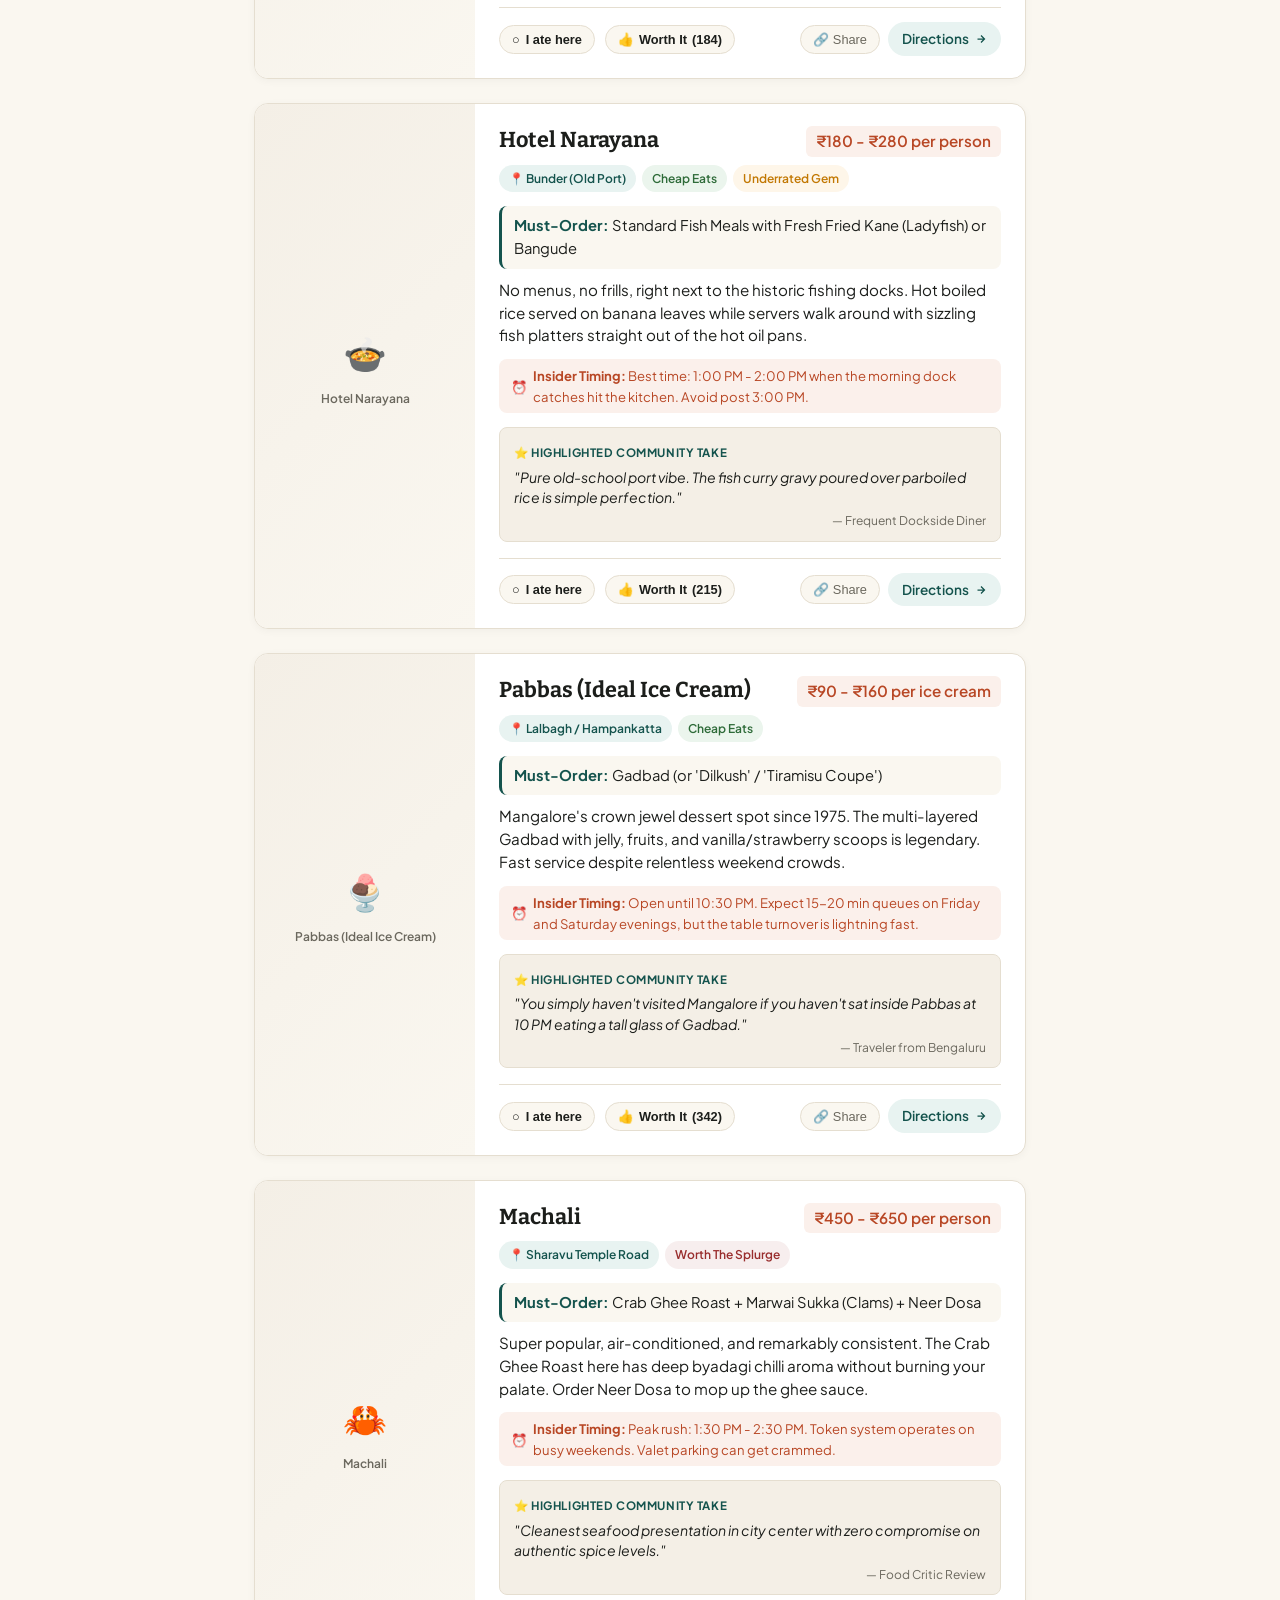
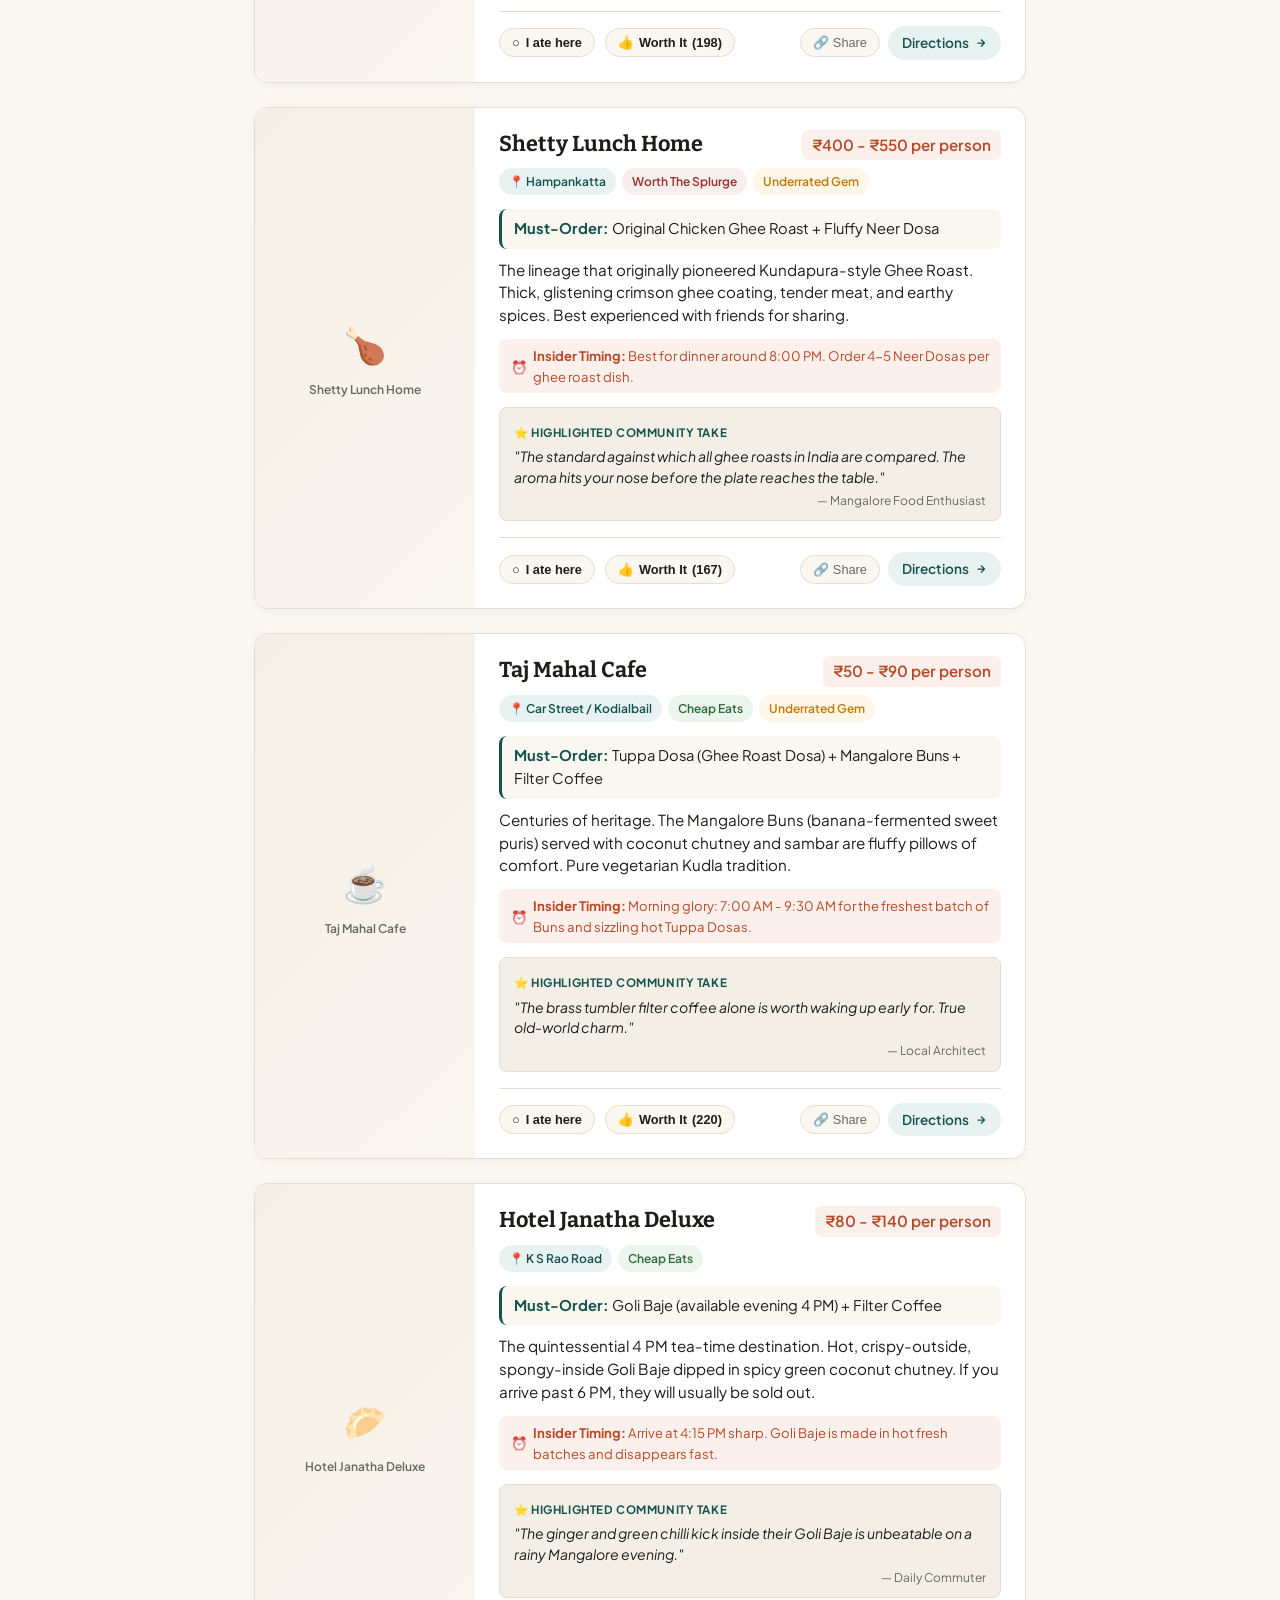
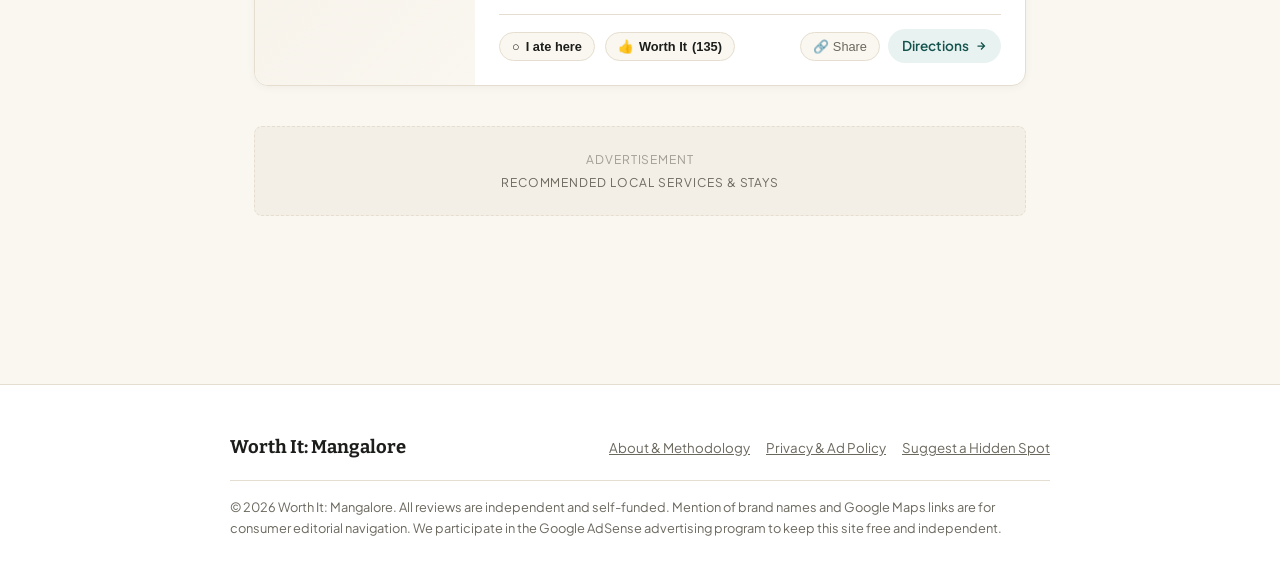
==== commit 0d6d0cb0: "feat: complete mobile UI overhaul with thumb-friendly controls, floating dock, and swipeable filters" ====
--- a/worth-it-mangalore.html
+++ b/worth-it-mangalore.html
@@ -216,6 +216,22 @@
     </div>
   </div>
 
+  <!-- Floating Mobile Sticky Dock -->
+  <nav class="mobile-sticky-dock" aria-label="Quick Mobile Actions">
+    <button class="dock-btn" onclick="scrollToSearch()" aria-label="Search places">
+      <svg width="17" height="17" viewBox="0 0 24 24" fill="none" stroke="currentColor" stroke-width="2.5"><circle cx="11" cy="11" r="8"></circle><line x1="21" y1="21" x2="16.65" y2="16.65"></line></svg>
+      <span>Search</span>
+    </button>
+    <button class="dock-btn dock-btn-accent" onclick="pickRandomSpot()" aria-label="Random recommendation">
+      <span>🎲</span>
+      <span>What to Eat?</span>
+    </button>
+    <button class="dock-btn" onclick="scrollToScore()" aria-label="Your foodie score">
+      <span>🏆</span>
+      <span id="dock-score-pill">0/7</span>
+    </button>
+  </nav>
+
   <!-- Application Scripts -->
   <script src="assets/js/schema.js"></script>
   <script src="assets/js/app.js"></script>
--- a/assets/css/style.css
+++ b/assets/css/style.css
@@ -44,13 +44,14 @@
 }
 
 * { box-sizing: border-box; margin: 0; padding: 0; }
-html { scroll-behavior: smooth; }
+html { scroll-behavior: smooth; -webkit-tap-highlight-color: transparent; }
 body {
   background: var(--bg);
   color: var(--ink);
   font-family: 'Plus Jakarta Sans', -apple-system, BlinkMacSystemFont, sans-serif;
   line-height: 1.6;
   -webkit-font-smoothing: antialiased;
+  padding-bottom: env(safe-area-inset-bottom, 0px);
 }
 
 /* Basel Mission Mangalore Terracotta Tile Decorative Band */
@@ -230,9 +231,9 @@
   background: #25D366;
   color: #FFFFFF;
   text-decoration: none;
-  padding: 4px 12px;
-  border-radius: 100px;
-  font-size: 0.8rem;
+  padding: 6px 14px;
+  border-radius: 100px;
+  font-size: 0.82rem;
   font-weight: 600;
   cursor: pointer;
   border: none;
@@ -343,10 +344,11 @@
 }
 .search-hint-tag {
   background: var(--card-subtle);
-  padding: 2px 8px;
+  padding: 4px 10px;
   border-radius: 6px;
   cursor: pointer;
   border: 1px solid transparent;
+  user-select: none;
 }
 .search-hint-tag:hover {
   border-color: var(--line);
@@ -376,6 +378,12 @@
   letter-spacing: 0.04em;
 }
 
+.filter-group {
+  display: flex;
+  gap: 8px;
+  flex-wrap: wrap;
+}
+
 button.pill {
   font-family: inherit;
   font-size: 0.85rem;
@@ -387,6 +395,7 @@
   color: var(--ink);
   cursor: pointer;
   transition: all 0.15s ease;
+  user-select: none;
 }
 button.pill:hover {
   border-color: var(--muted);
@@ -443,7 +452,7 @@
   transition: transform 0.2s ease, box-shadow 0.2s ease, border-color 0.2s ease;
   display: flex;
   flex-direction: column;
-  scroll-margin-top: 30px;
+  scroll-margin-top: 40px;
 }
 li.entry-card:hover {
   box-shadow: var(--shadow-md);
@@ -461,11 +470,6 @@
 .card-grid {
   display: grid;
   grid-template-columns: 220px 1fr;
-}
-@media (max-width: 680px) {
-  .card-grid {
-    grid-template-columns: 1fr;
-  }
 }
 
 .card-photo-wrap {
@@ -502,6 +506,11 @@
   margin-top: 8px;
   font-weight: 600;
   color: var(--muted);
+}
+
+/* Photo Badges (Visible on mobile photo overlay) */
+.photo-overlay-badges {
+  display: none;
 }
 
 .card-body {
@@ -666,12 +675,13 @@
   cursor: pointer;
   background: var(--bg);
   border: 1px solid var(--line);
-  padding: 4px 10px;
-  border-radius: 100px;
-  font-size: 0.78rem;
+  padding: 6px 12px;
+  border-radius: 100px;
+  font-size: 0.8rem;
   font-weight: 600;
   color: var(--ink);
   transition: all 0.2s ease;
+  user-select: none;
 }
 .eaten-check-btn.checked {
   background: var(--cheap-soft);
@@ -687,8 +697,8 @@
   background: var(--bg);
   border: 1px solid var(--line);
   border-radius: 100px;
-  padding: 4px 10px;
-  font-size: 0.78rem;
+  padding: 6px 12px;
+  font-size: 0.8rem;
   font-weight: 600;
   color: var(--ink);
   cursor: pointer;
@@ -715,14 +725,15 @@
 .share-spot-btn {
   background: var(--bg);
   border: 1px solid var(--line);
-  padding: 6px 10px;
+  padding: 6px 12px;
   border-radius: 100px;
   cursor: pointer;
   display: inline-flex;
   align-items: center;
   gap: 4px;
-  font-size: 0.78rem;
-  color: var(--muted);
+  font-size: 0.8rem;
+  color: var(--muted);
+  user-select: none;
 }
 .share-spot-btn:hover { color: var(--ink); border-color: var(--ink); }
 
@@ -734,10 +745,11 @@
   text-decoration: none;
   font-weight: 600;
   font-size: 0.85rem;
-  padding: 5px 12px;
+  padding: 6px 14px;
   border-radius: 100px;
   background: var(--sea-soft);
   transition: all 0.15s ease;
+  user-select: none;
 }
 .maps-btn:hover {
   background: var(--sea);
@@ -797,8 +809,8 @@
   background: var(--bg);
   border: 1px solid var(--line);
   border-radius: 50%;
-  width: 32px;
-  height: 32px;
+  width: 34px;
+  height: 34px;
   display: flex;
   align-items: center;
   justify-content: center;
@@ -871,3 +883,295 @@
   border-top: 1px solid var(--line);
   padding-top: 16px;
 }
+
+/* =========================================================
+   STICKY MOBILE DOCK (APP-LIKE EXPERIENCE)
+   ========================================================= */
+.mobile-sticky-dock {
+  display: none;
+}
+
+/* =========================================================
+   MOBILE RESPONSIVE OVERHAUL (< 680px)
+   Tailored specifically for smartphone screens & thumb navigation
+   ========================================================= */
+@media (max-width: 680px) {
+  header.hero {
+    padding: 26px 16px 18px;
+  }
+  .hero-pretitle {
+    font-size: 0.74rem;
+    padding: 3px 10px;
+    margin-bottom: 12px;
+  }
+  h1 {
+    font-size: clamp(1.85rem, 8vw, 2.35rem);
+    line-height: 1.18;
+    margin-bottom: 12px;
+  }
+  .tagline {
+    font-size: 0.95rem;
+    line-height: 1.5;
+    margin-bottom: 16px;
+  }
+  .rules-card {
+    padding: 12px 14px;
+    font-size: 0.85rem;
+    margin-bottom: 18px;
+  }
+  .header-meta-row {
+    margin-bottom: 18px;
+  }
+
+  /* Foodie Score Banner on Mobile */
+  .foodie-score-banner {
+    padding: 14px 16px;
+  }
+  .score-header-row {
+    flex-direction: column;
+    align-items: flex-start;
+    gap: 6px;
+  }
+  .score-footer-row {
+    flex-direction: column;
+    align-items: stretch;
+    gap: 10px;
+  }
+  .whatsapp-share-btn {
+    justify-content: center;
+    padding: 10px 16px;
+    font-size: 0.86rem;
+    border-radius: var(--radius-sm);
+  }
+
+  /* Matchmaker Card */
+  .matchmaker-card {
+    padding: 16px;
+    flex-direction: column;
+    align-items: stretch;
+    text-align: center;
+    gap: 14px;
+  }
+  .dice-btn {
+    justify-content: center;
+    width: 100%;
+    padding: 12px 18px;
+    font-size: 0.95rem;
+  }
+
+  /* Main Container */
+  main {
+    padding: 0 14px 110px; /* Generous clearance for floating mobile dock */
+  }
+
+  /* Controls Panel */
+  .controls-panel {
+    padding: 14px;
+    margin-bottom: 22px;
+    border-radius: var(--radius-sm);
+  }
+  input#search {
+    font-size: 16px !important; /* CRITICAL: Prevents iOS auto-zoom */
+    padding: 11px 14px 11px 38px;
+  }
+  .search-hints {
+    overflow-x: auto;
+    flex-wrap: nowrap;
+    -webkit-overflow-scrolling: touch;
+    scrollbar-width: none;
+    padding-bottom: 4px;
+  }
+  .search-hints::-webkit-scrollbar { display: none; }
+  .search-hint-tag {
+    flex-shrink: 0;
+  }
+
+  /* Swipeable Filter Pills on Mobile (App-like) */
+  .filter-section {
+    gap: 10px;
+    margin-top: 10px;
+    padding-top: 10px;
+  }
+  .filter-row {
+    flex-wrap: nowrap;
+    overflow-x: auto;
+    -webkit-overflow-scrolling: touch;
+    scrollbar-width: none;
+    padding-bottom: 4px;
+  }
+  .filter-row::-webkit-scrollbar { display: none; }
+  .filter-label {
+    min-width: 50px;
+    font-size: 0.74rem;
+    flex-shrink: 0;
+  }
+  .filter-group {
+    flex-wrap: nowrap;
+    flex-shrink: 0;
+  }
+  button.pill {
+    white-space: nowrap;
+    font-size: 0.82rem;
+    padding: 7px 13px;
+    flex-shrink: 0;
+  }
+
+  /* Card Grid Overhaul on Mobile */
+  ul.list {
+    gap: 18px;
+  }
+  li.entry-card {
+    border-radius: var(--radius-md);
+  }
+  .card-grid {
+    grid-template-columns: 1fr;
+  }
+  .card-photo-wrap {
+    height: 190px;
+    min-height: 190px;
+    position: relative;
+  }
+  .photo-overlay-badges {
+    position: absolute;
+    inset: 0;
+    pointer-events: none;
+    display: flex;
+    justify-content: space-between;
+    align-items: flex-start;
+    padding: 12px;
+    background: linear-gradient(180deg, rgba(0,0,0,0.55) 0%, rgba(0,0,0,0) 45%, rgba(0,0,0,0.3) 100%);
+  }
+  .photo-badge-area {
+    background: rgba(20, 83, 77, 0.92) !important;
+    color: #FFFFFF !important;
+    backdrop-filter: blur(6px);
+    font-weight: 700;
+    font-size: 0.74rem;
+    box-shadow: 0 2px 6px rgba(0,0,0,0.2);
+  }
+  .photo-badge-price {
+    background: rgba(184, 71, 37, 0.95);
+    color: #FFFFFF;
+    font-weight: 700;
+    font-size: 0.8rem;
+    padding: 4px 10px;
+    border-radius: 6px;
+    backdrop-filter: blur(6px);
+    box-shadow: 0 2px 6px rgba(0,0,0,0.2);
+  }
+
+  .card-body {
+    padding: 16px;
+  }
+  .card-header-row {
+    margin-bottom: 4px;
+  }
+  .card-header-row .entry-price-tag {
+    display: none; /* Already highlighted on photo overlay */
+  }
+  .tag-row .badge.area {
+    display: none; /* Already highlighted on photo overlay */
+  }
+  .entry-title {
+    font-size: 1.25rem;
+  }
+  .order-box {
+    padding: 9px 12px;
+    font-size: 0.88rem;
+  }
+  .take-text {
+    font-size: 0.92rem;
+  }
+  .timing-tip {
+    font-size: 0.79rem;
+    padding: 8px 10px;
+  }
+
+  /* Card Footer on Mobile (Ergonomic Thumb Targets) */
+  .card-footer {
+    flex-direction: column;
+    align-items: stretch;
+    gap: 10px;
+    padding-top: 12px;
+  }
+  .footer-left {
+    display: grid;
+    grid-template-columns: 1fr 1fr;
+    gap: 8px;
+    width: 100%;
+  }
+  .eaten-check-btn, .rate-btn {
+    justify-content: center;
+    padding: 9px 8px;
+    font-size: 0.82rem;
+    min-height: 42px;
+  }
+  .footer-right-actions {
+    display: grid;
+    grid-template-columns: auto 1fr;
+    gap: 8px;
+    width: 100%;
+  }
+  .share-spot-btn {
+    min-height: 44px;
+    padding: 0 16px;
+    justify-content: center;
+  }
+  .maps-btn {
+    min-height: 44px;
+    justify-content: center;
+    font-size: 0.9rem;
+  }
+
+  /* Bottom Sheet Modals on Mobile */
+  .modal-overlay {
+    align-items: flex-end;
+    padding: 0;
+  }
+  .modal-box {
+    border-radius: 20px 20px 0 0;
+    max-height: 84vh;
+    padding: 24px 20px 36px;
+  }
+
+  /* Sticky Bottom Floating Dock */
+  .mobile-sticky-dock {
+    position: fixed;
+    bottom: 16px;
+    left: 14px;
+    right: 14px;
+    background: rgba(28, 30, 27, 0.94);
+    backdrop-filter: blur(14px);
+    -webkit-backdrop-filter: blur(14px);
+    border: 1px solid rgba(255, 255, 255, 0.16);
+    border-radius: 100px;
+    padding: 6px 10px;
+    display: flex;
+    justify-content: space-between;
+    align-items: center;
+    z-index: 999;
+    box-shadow: 0 8px 24px rgba(0, 0, 0, 0.4);
+  }
+  .dock-btn {
+    background: transparent;
+    border: none;
+    color: #FAF7F0;
+    font-family: inherit;
+    font-size: 0.78rem;
+    font-weight: 600;
+    display: flex;
+    align-items: center;
+    gap: 6px;
+    padding: 8px 12px;
+    border-radius: 100px;
+    cursor: pointer;
+  }
+  .dock-btn:active {
+    transform: scale(0.95);
+  }
+  .dock-btn-accent {
+    background: var(--terracotta);
+    color: #FFFFFF;
+    box-shadow: 0 2px 10px rgba(184, 71, 37, 0.45);
+  }
+}
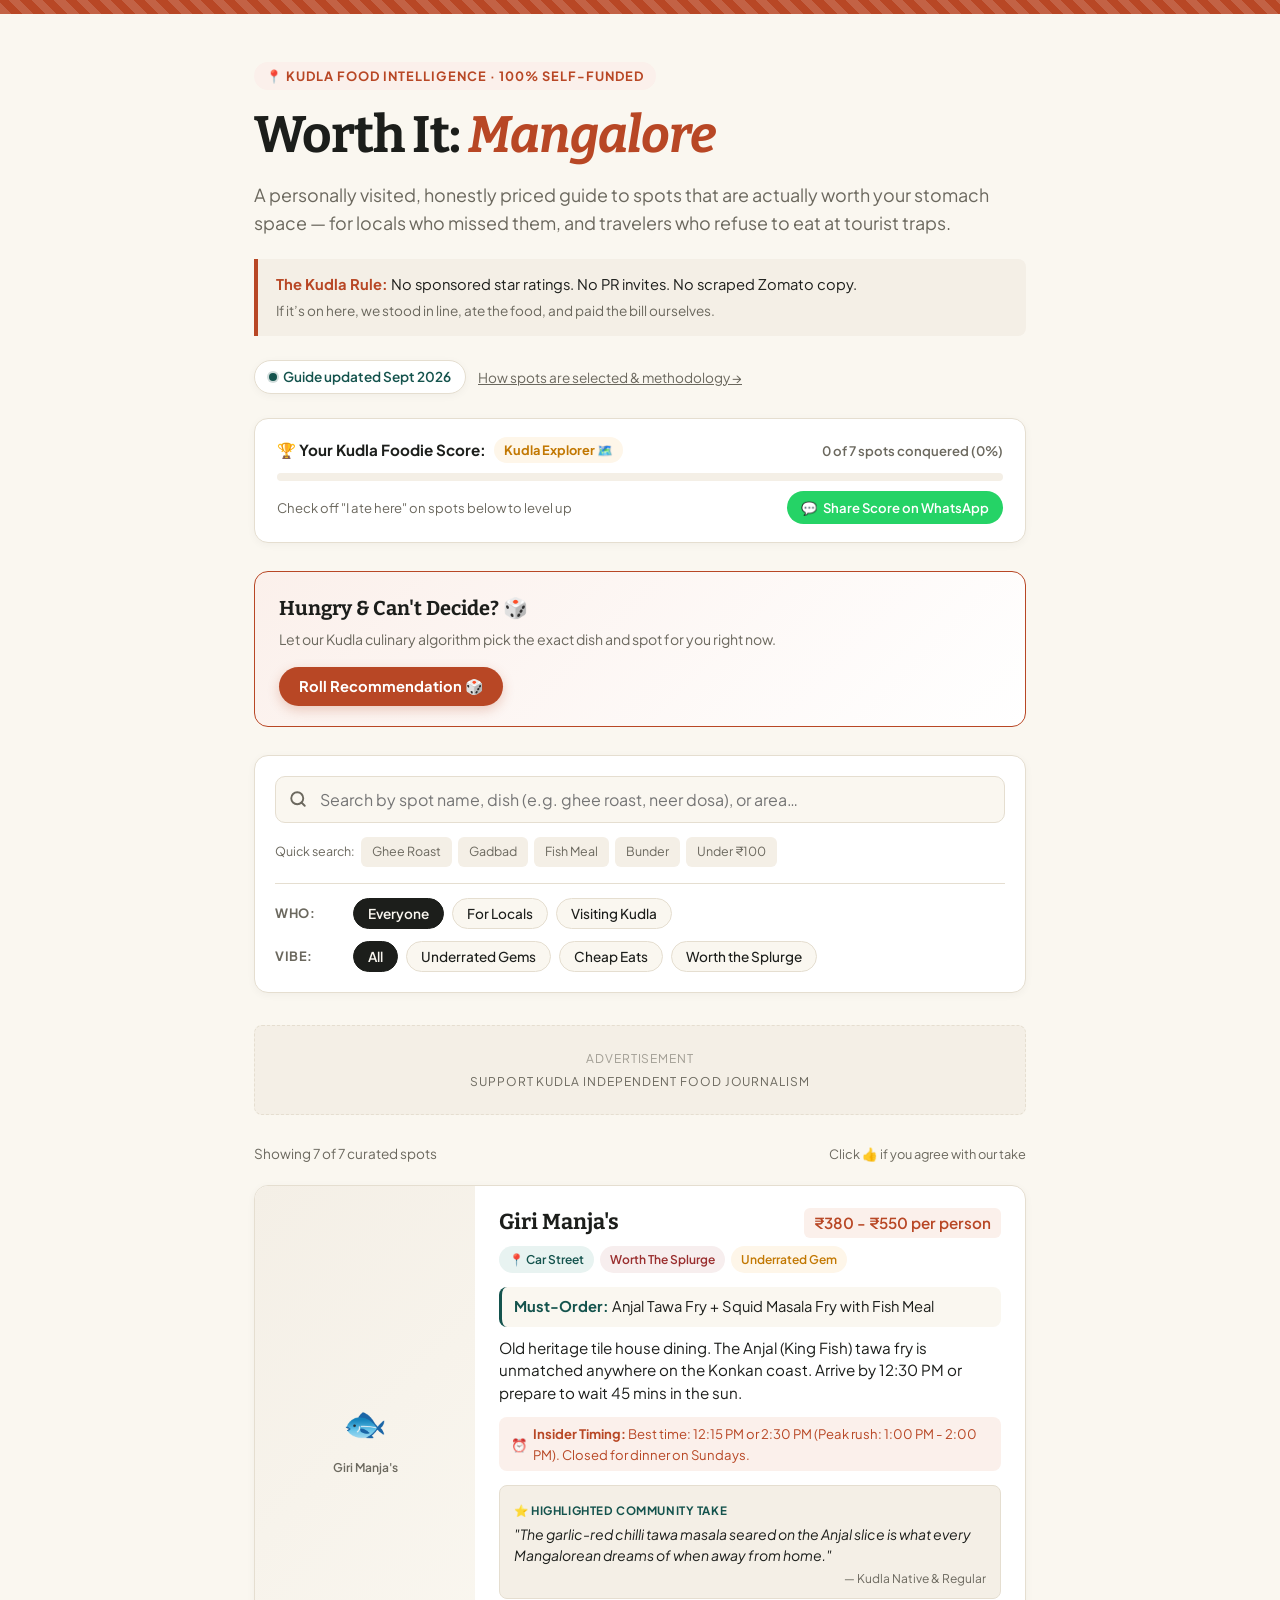
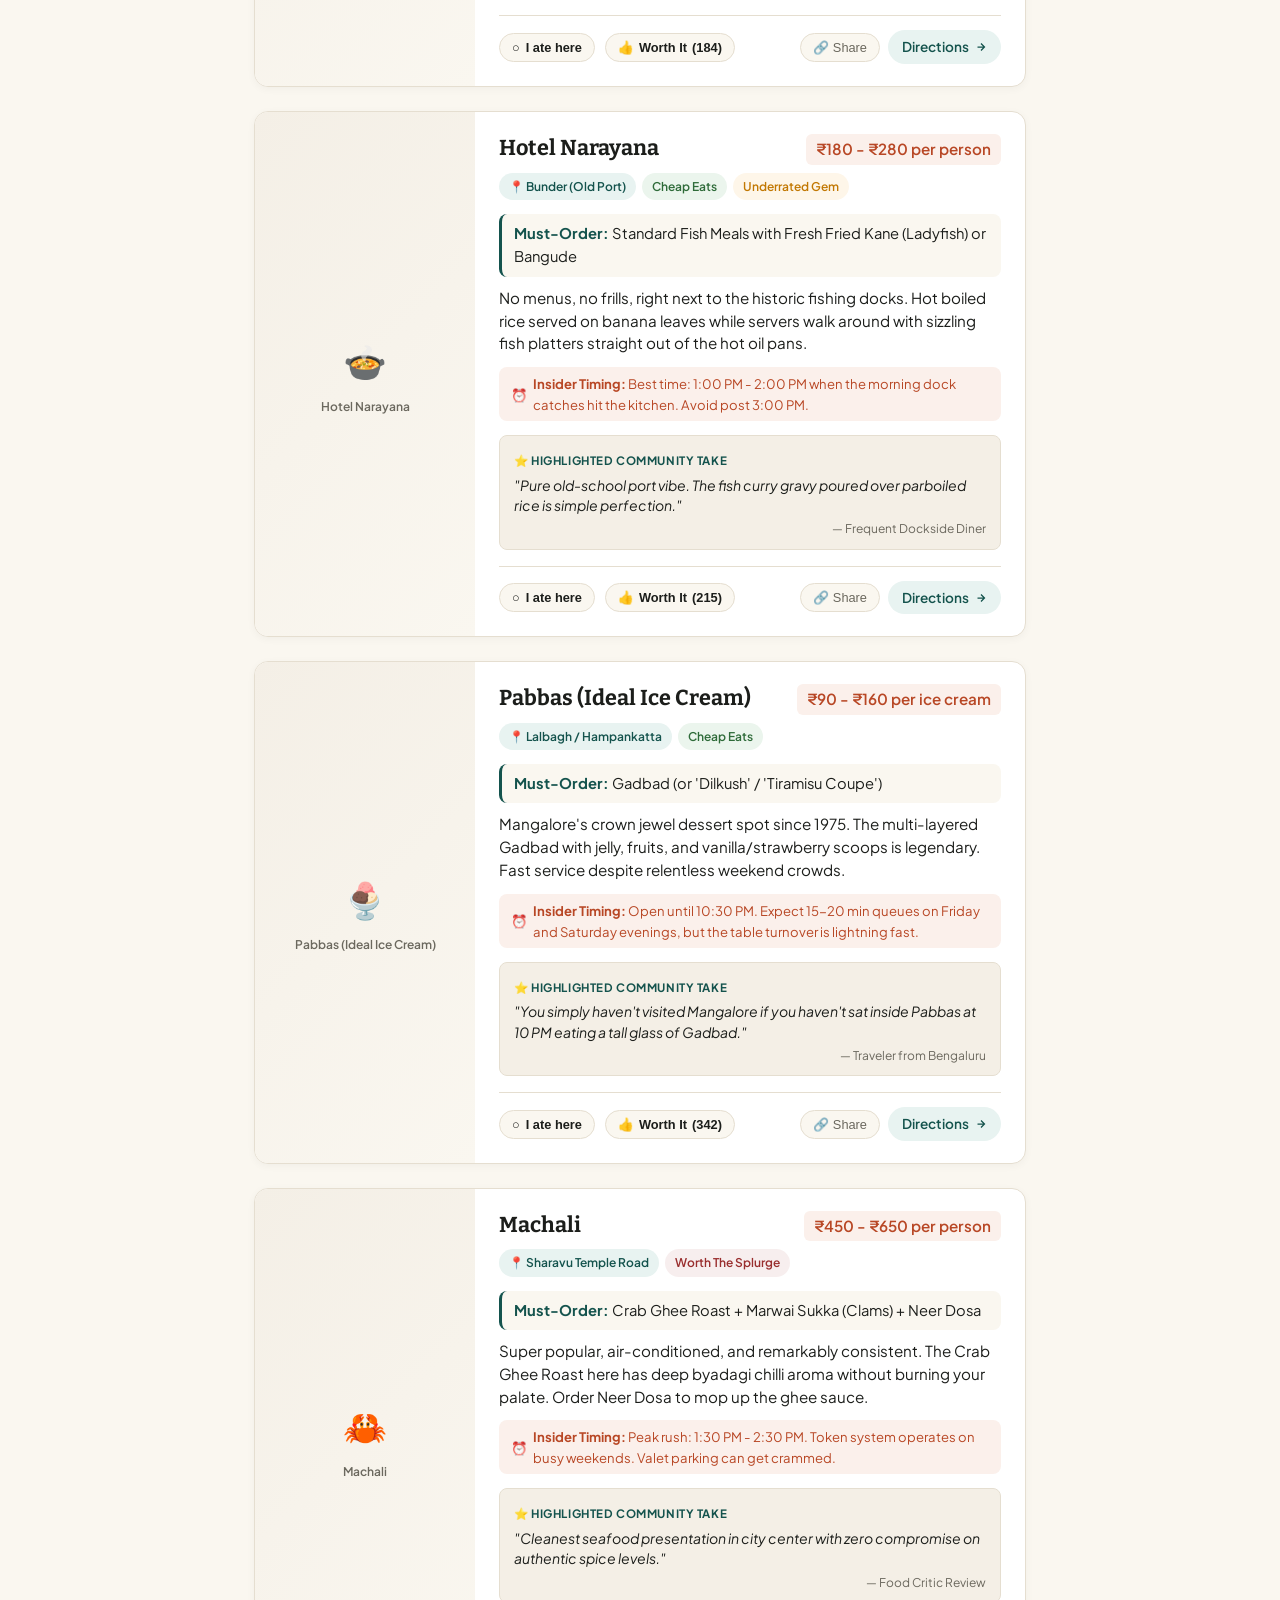
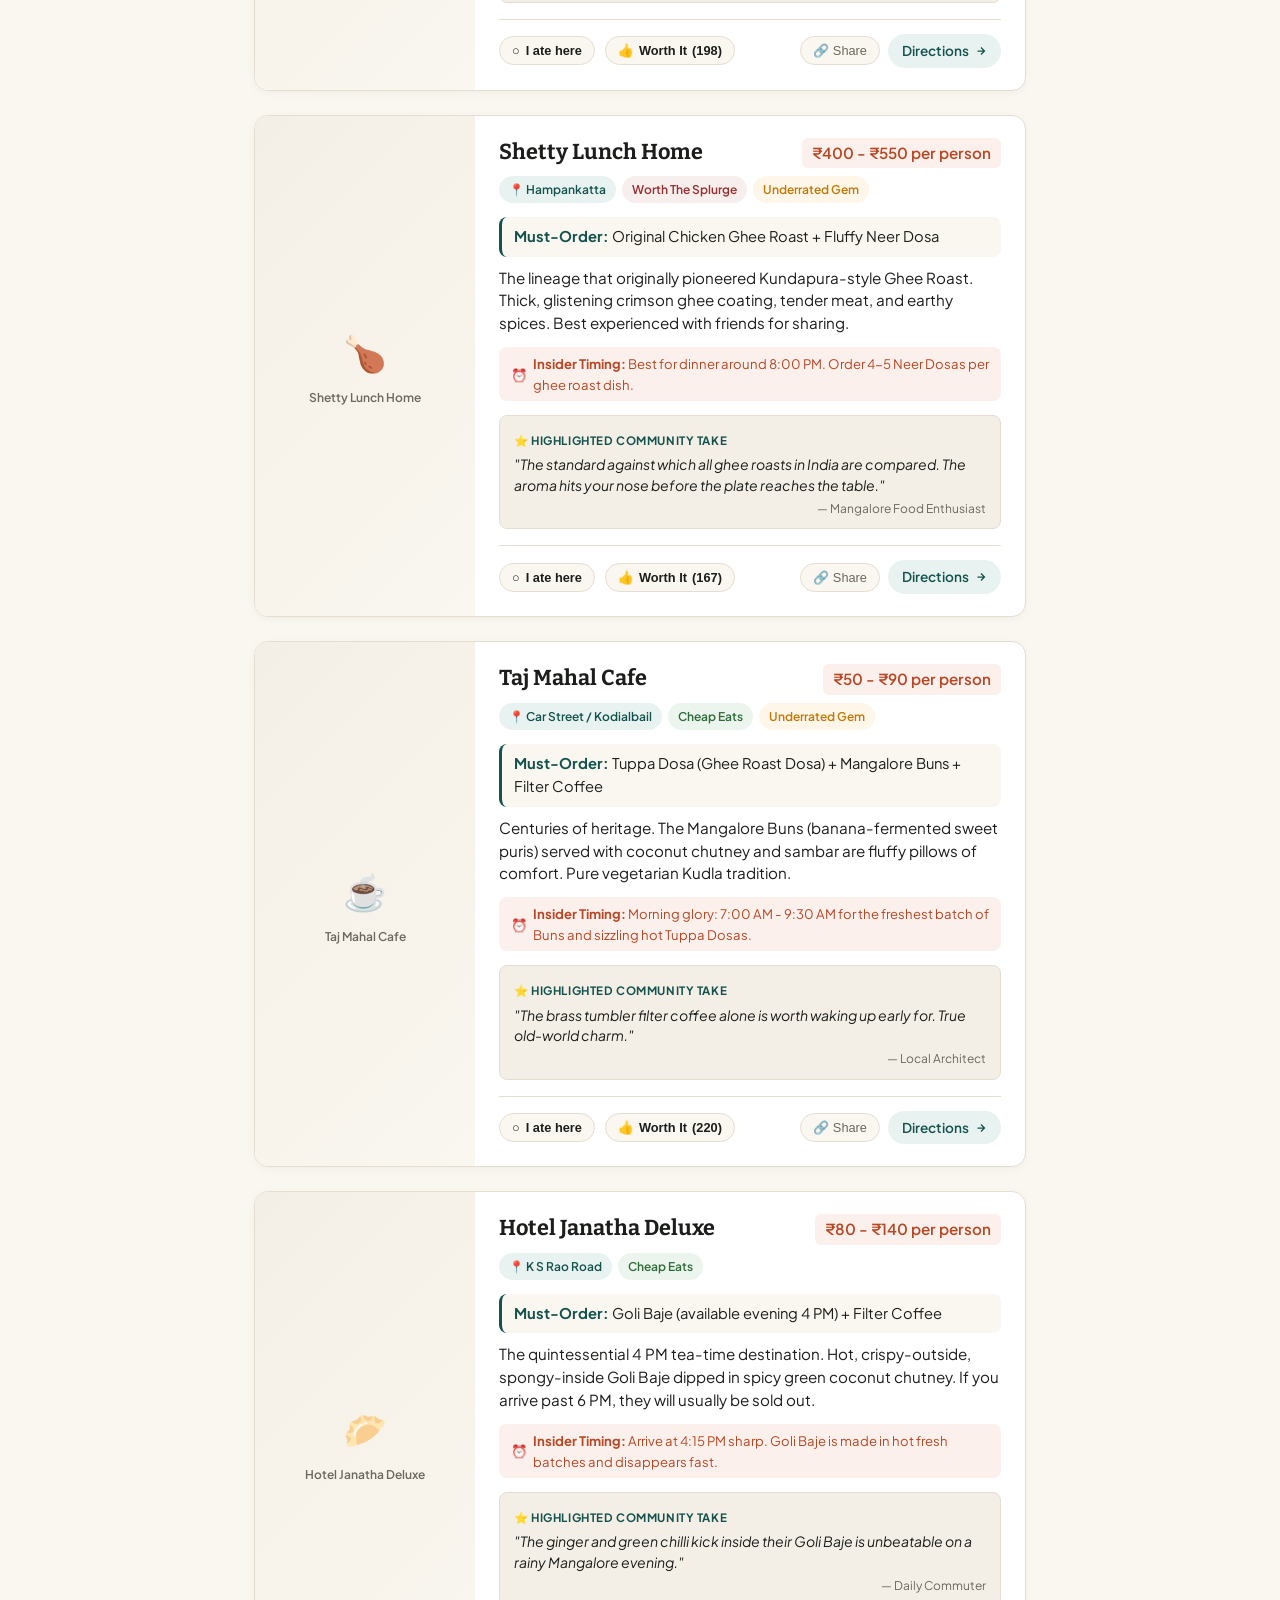
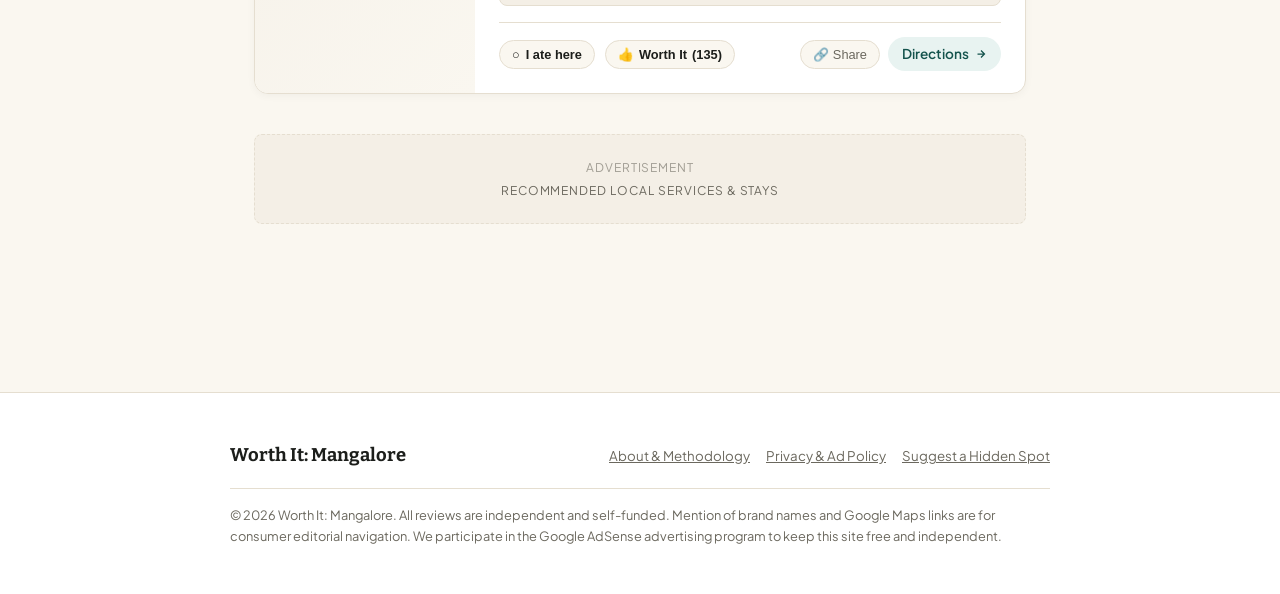
==== commit 95fc9c8a: "fix: perfectly center search icon inside input box on mobile by wrapping in search-input-wrapper" ====
--- a/worth-it-mangalore.html
+++ b/worth-it-mangalore.html
@@ -90,11 +90,13 @@
     <!-- Controls: Search + Multi-Dimension Filters -->
     <div class="controls-panel">
       <div class="search-bar">
-        <svg class="search-icon" width="18" height="18" viewBox="0 0 24 24" fill="none" stroke="currentColor" stroke-width="2.5" stroke-linecap="round" stroke-linejoin="round">
-          <circle cx="11" cy="11" r="8"></circle>
-          <line x1="21" y1="21" x2="16.65" y2="16.65"></line>
-        </svg>
-        <input type="text" id="search" placeholder="Search by spot name, dish (e.g. ghee roast, neer dosa), or area…" autocomplete="off">
+        <div class="search-input-wrapper">
+          <svg class="search-icon" width="18" height="18" viewBox="0 0 24 24" fill="none" stroke="currentColor" stroke-width="2.5" stroke-linecap="round" stroke-linejoin="round">
+            <circle cx="11" cy="11" r="8"></circle>
+            <line x1="21" y1="21" x2="16.65" y2="16.65"></line>
+          </svg>
+          <input type="text" id="search" placeholder="Search by spot name, dish (e.g. ghee roast, neer dosa), or area…" autocomplete="off">
+        </div>
         <div class="search-hints">
           <span>Quick search:</span>
           <span class="search-hint-tag" onclick="quickSearch('ghee roast')">Ghee Roast</span>
--- a/assets/css/style.css
+++ b/assets/css/style.css
@@ -305,8 +305,16 @@
 }
 
 .search-bar {
+  margin-bottom: 16px;
+  display: flex;
+  flex-direction: column;
+  gap: 8px;
+}
+.search-input-wrapper {
   position: relative;
-  margin-bottom: 16px;
+  width: 100%;
+  display: flex;
+  align-items: center;
 }
 .search-icon {
   position: absolute;
@@ -315,17 +323,22 @@
   transform: translateY(-50%);
   color: var(--muted);
   pointer-events: none;
+  width: 18px;
+  height: 18px;
+  display: block;
 }
 input#search {
   width: 100%;
   font-family: inherit;
   font-size: 1rem;
-  padding: 12px 16px 12px 42px;
+  padding: 12px 16px 12px 44px;
   border-radius: 10px;
   border: 1px solid var(--line);
   background: var(--bg);
   color: var(--ink);
   transition: all 0.2s ease;
+  line-height: normal;
+  box-sizing: border-box;
 }
 input#search:focus {
   outline: none;
@@ -970,9 +983,23 @@
     margin-bottom: 22px;
     border-radius: var(--radius-sm);
   }
+  .search-input-wrapper {
+    position: relative;
+    width: 100%;
+    display: flex;
+    align-items: center;
+  }
+  .search-icon {
+    left: 14px;
+    top: 50%;
+    transform: translateY(-50%);
+    width: 18px;
+    height: 18px;
+  }
   input#search {
     font-size: 16px !important; /* CRITICAL: Prevents iOS auto-zoom */
-    padding: 11px 14px 11px 38px;
+    padding: 12px 14px 12px 42px !important;
+    height: 48px;
   }
   .search-hints {
     overflow-x: auto;
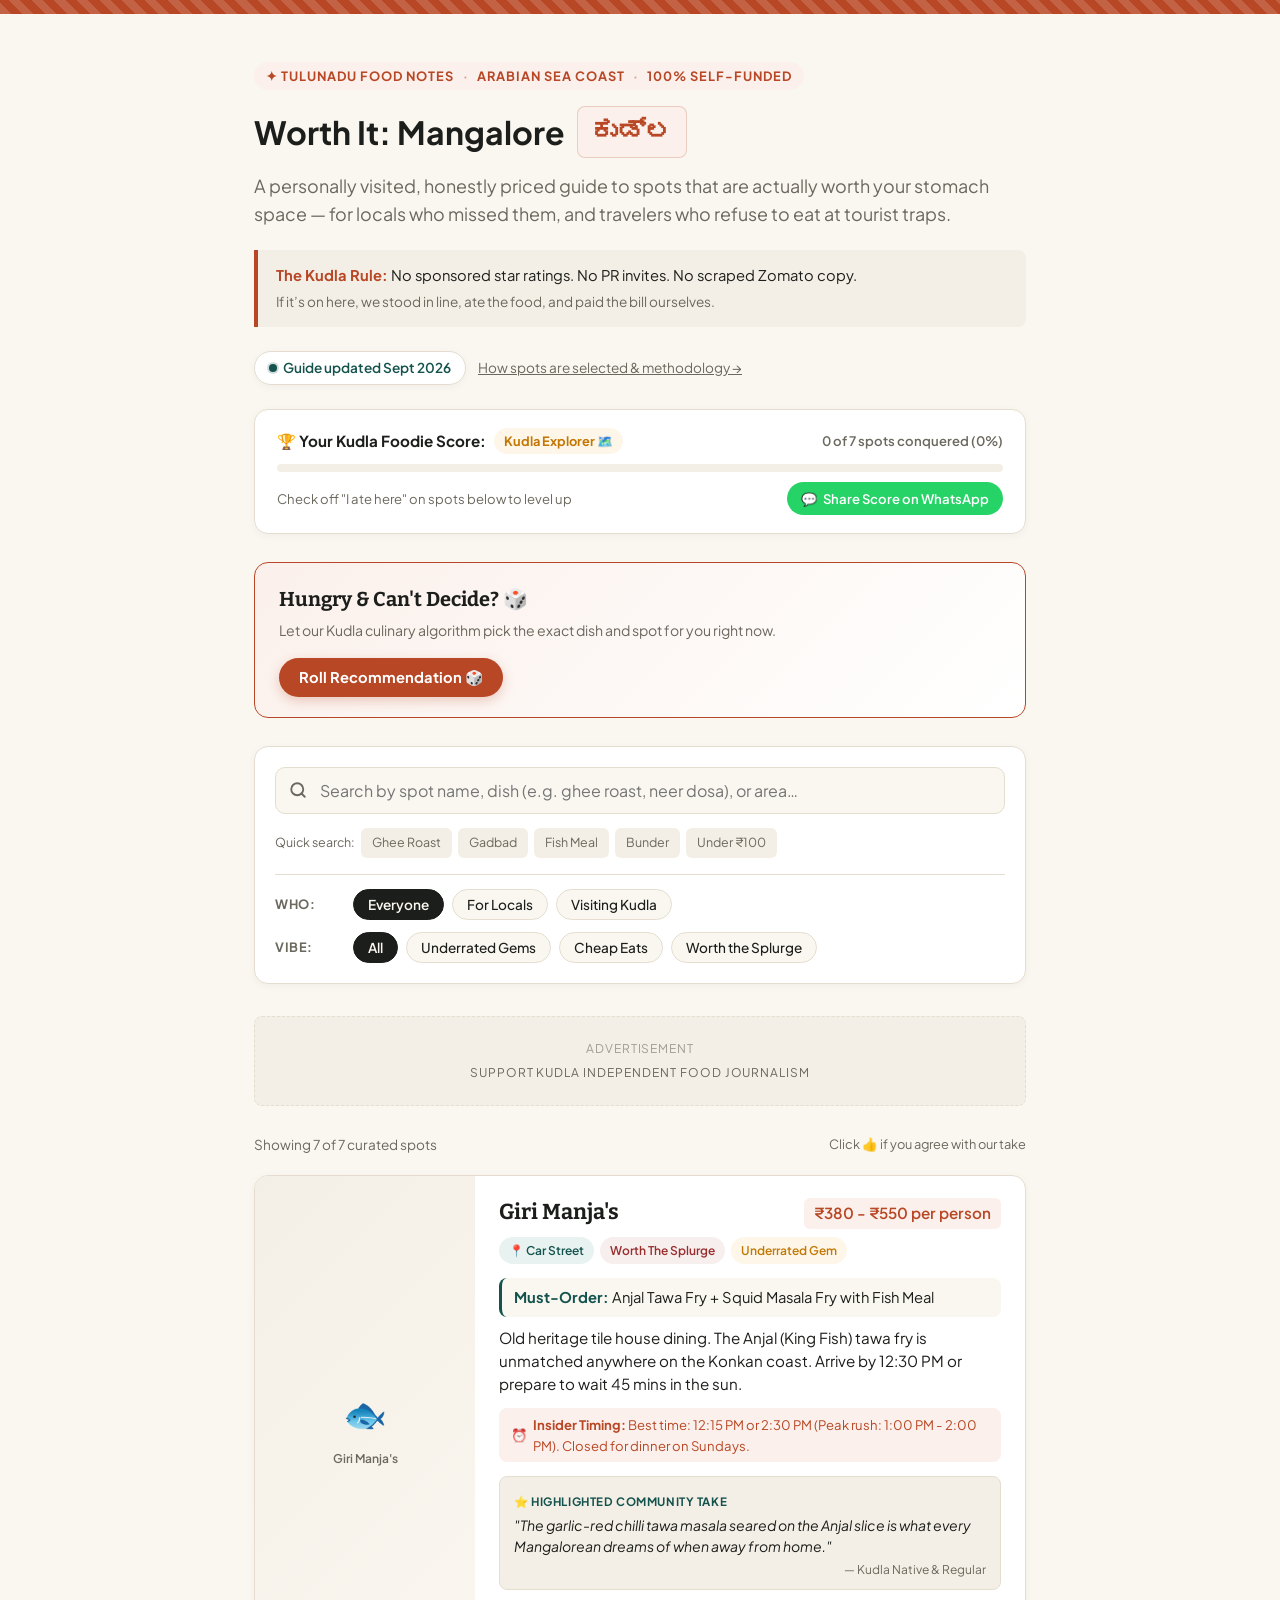
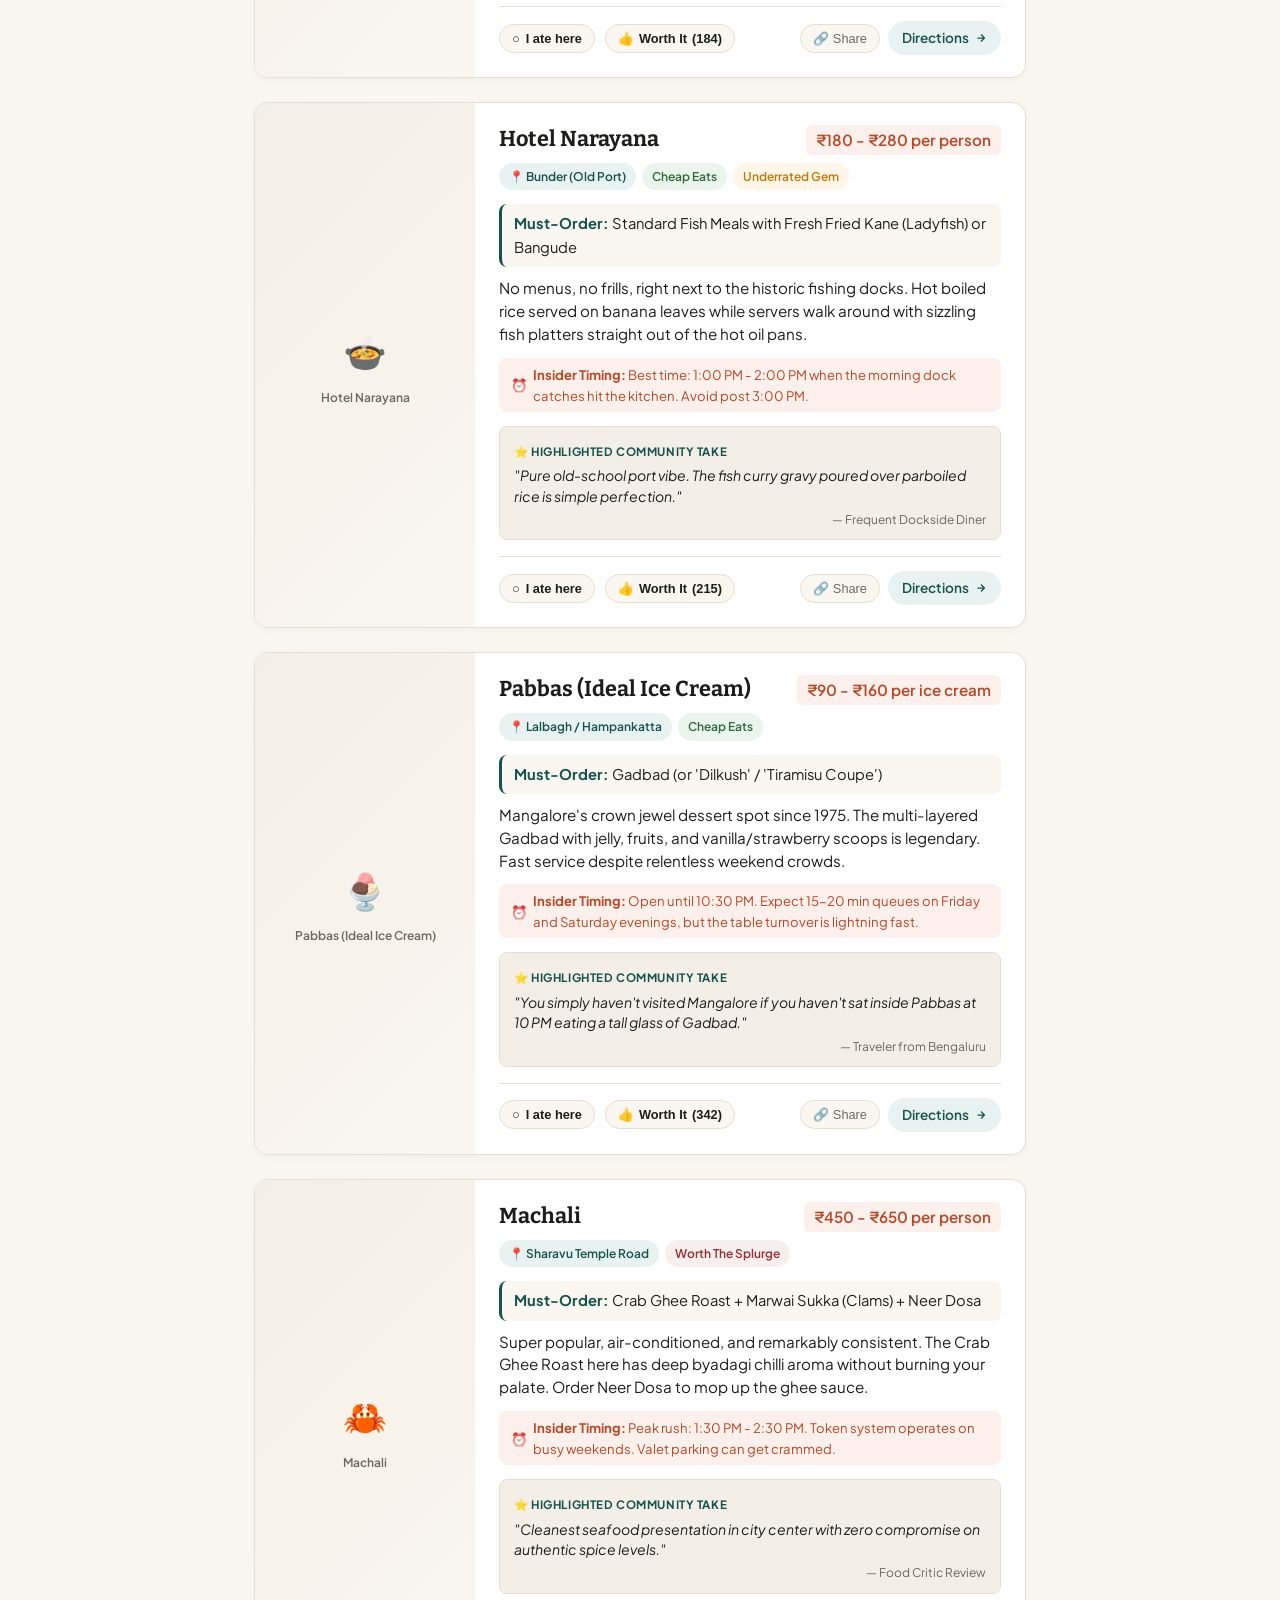
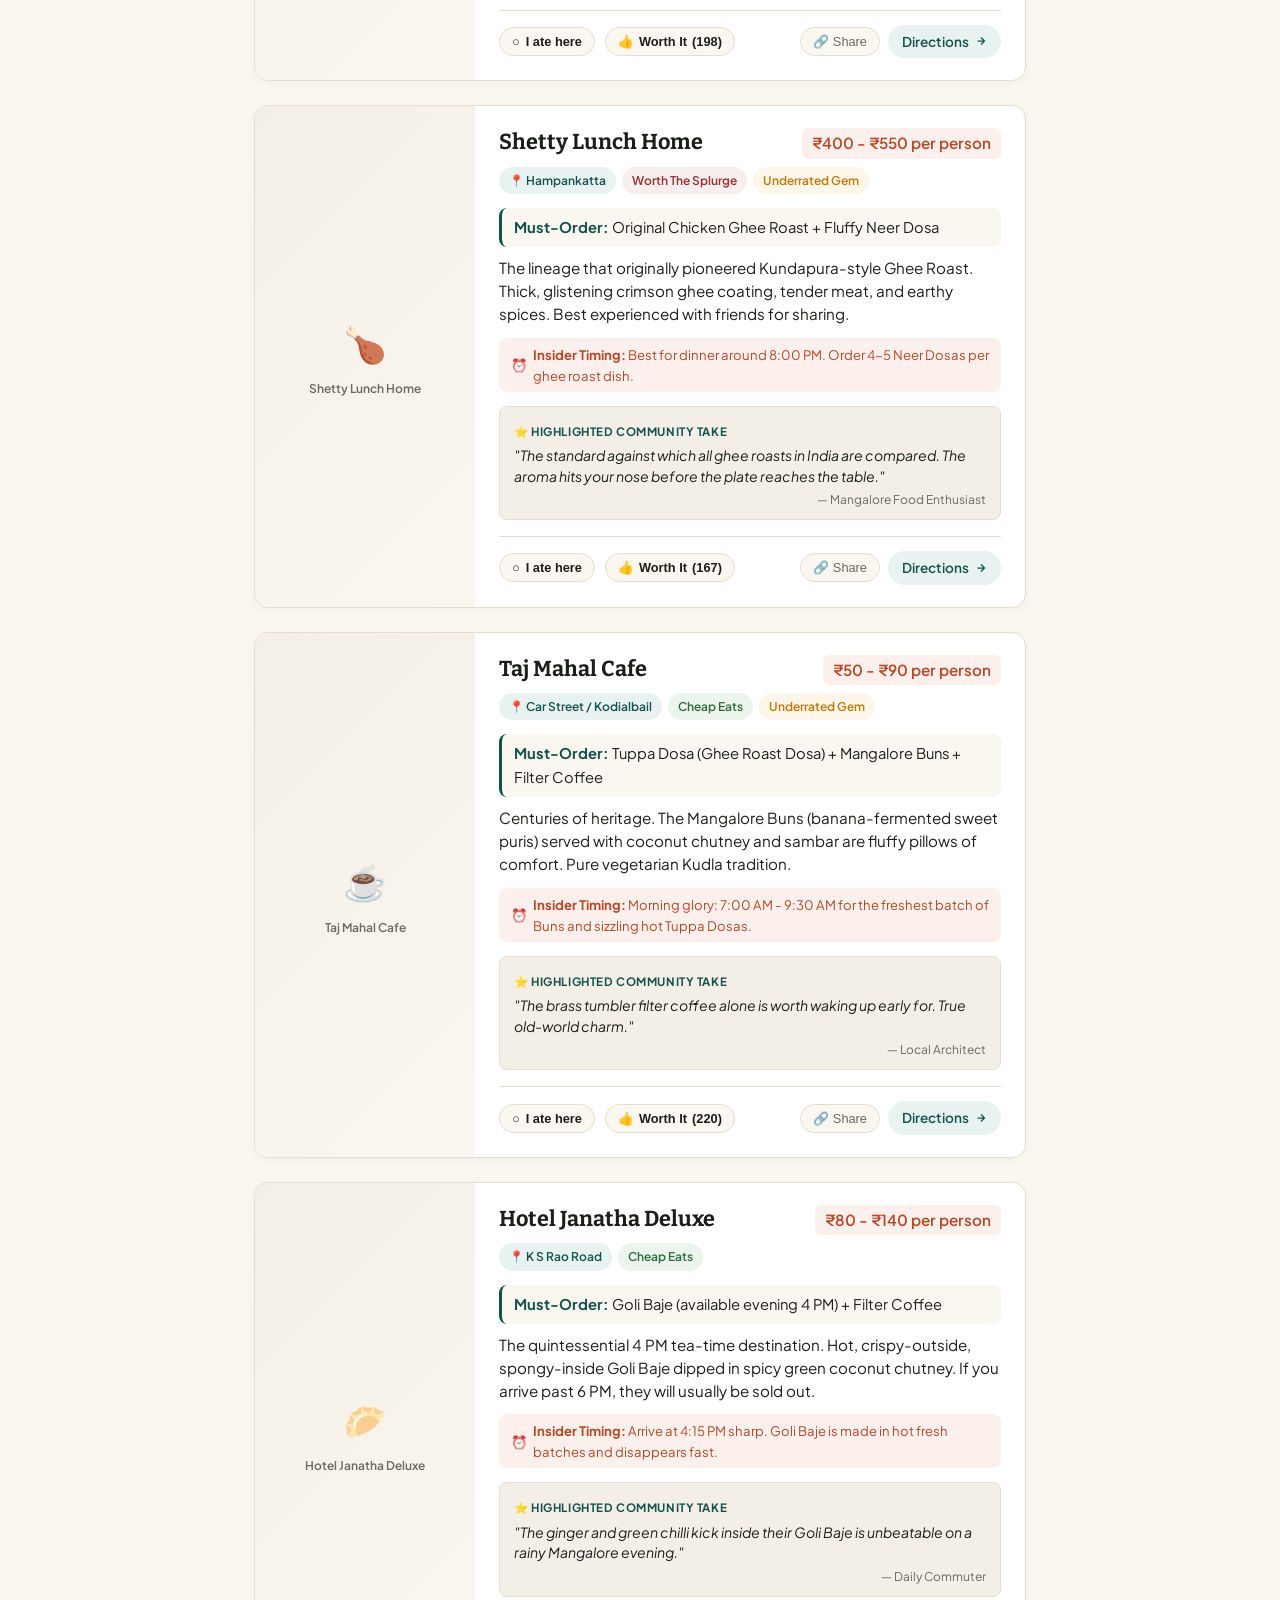
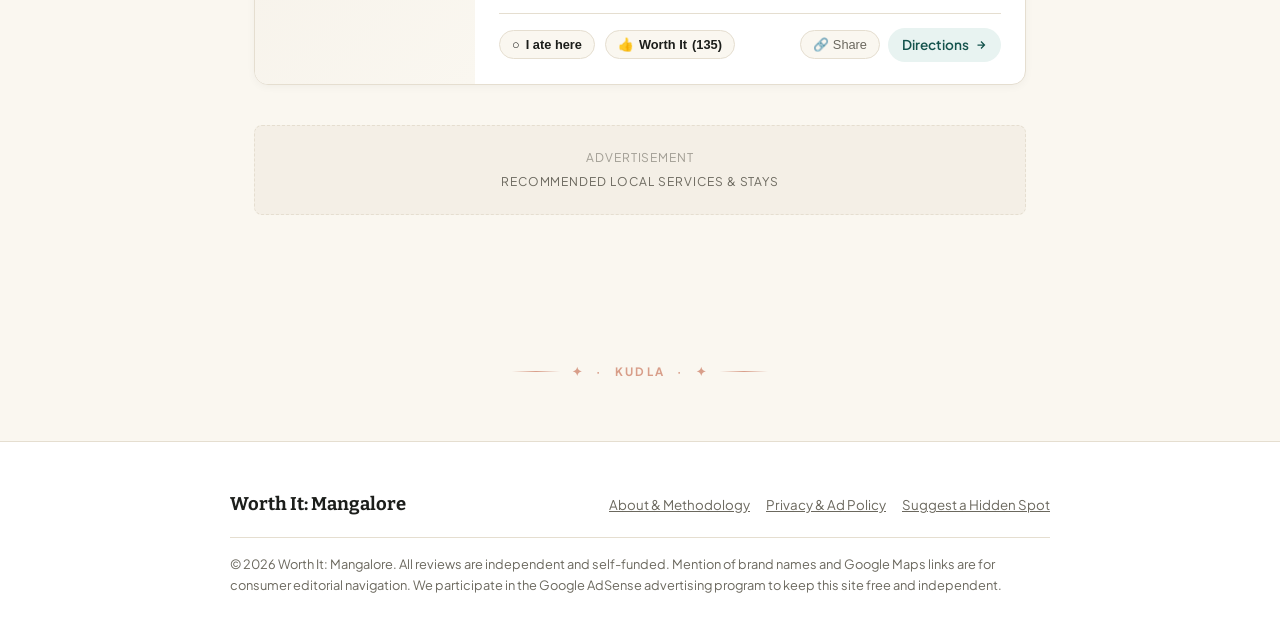
==== commit fea42964: "feat: add subtle, authentic Kudla cultural design accents (Kannada script badge, coastal notes, and " ====
--- a/worth-it-mangalore.html
+++ b/worth-it-mangalore.html
@@ -36,8 +36,17 @@
   <div class="mangalore-tile-band" title="Mangalore Terracotta Roof Tile Pattern"></div>
 
   <header class="hero">
-    <div class="hero-pretitle">📍 Kudla Food Intelligence · 100% Self-Funded</div>
-    <h1>Worth It: <span class="accent">Mangalore</span></h1>
+    <div class="hero-pretitle">
+      <span>✦ Tulunadu Food Notes</span>
+      <span style="opacity: 0.5;">·</span>
+      <span>Arabian Sea Coast</span>
+      <span style="opacity: 0.5;">·</span>
+      <span>100% Self-Funded</span>
+    </div>
+    <div class="hero-title-wrap">
+      <h1>Worth It: <span class="accent">Mangalore</span></h1>
+      <span class="kudla-script" title="Kudla (ಕುಡ್ಲ) in Tulu/Kannada">ಕುಡ್ಲ</span>
+    </div>
     <p class="tagline">A personally visited, honestly priced guide to spots that are actually worth your stomach space — for locals who missed them, and travelers who refuse to eat at tourist traps.</p>
     
     <div class="rules-card">
@@ -158,6 +167,15 @@
       <span>Recommended local services & stays</span>
     </div>
   </main>
+
+  <!-- Cultural Kudla Accent Divider -->
+  <div class="kudla-ornament" aria-hidden="true">
+    <span>✦</span>
+    <span>·</span>
+    <span>KUDLA</span>
+    <span>·</span>
+    <span>✦</span>
+  </div>
 
   <footer>
     <div class="footer-content">
--- a/assets/css/style.css
+++ b/assets/css/style.css
@@ -90,19 +90,52 @@
   margin-bottom: 16px;
 }
 
-h1 {
-  font-family: 'Bitter', serif;
+.hero-title-wrap {
+  display: flex;
+  align-items: center;
+  gap: 12px;
+  flex-wrap: wrap;
+  margin-bottom: 14px;
+}
+
+.hero-title-wrap h1 {
+  margin-bottom: 0;
+}
+
+.kudla-script {
+  font-family: 'Bitter', serif, 'Noto Sans Kannada', system-ui;
+  font-size: clamp(1.2rem, 3.2vw, 1.7rem);
+  font-weight: 600;
+  color: var(--terracotta);
+  background: var(--terracotta-soft);
+  padding: 3px 12px;
+  border-radius: 8px;
+  border: 1px solid rgba(184, 71, 37, 0.22);
+  letter-spacing: 0.04em;
+  user-select: none;
+  display: inline-flex;
+  align-items: center;
+}
+
+.kudla-ornament {
+  display: flex;
+  align-items: center;
+  justify-content: center;
+  gap: 12px;
+  margin: 40px auto 10px;
+  color: var(--terracotta);
+  opacity: 0.5;
+  font-size: 0.72rem;
   font-weight: 700;
-  font-size: clamp(2.2rem, 5.5vw, 3.2rem);
-  line-height: 1.15;
-  letter-spacing: -0.02em;
-  color: var(--ink);
-  margin-bottom: 16px;
-}
-
-h1 span.accent {
-  color: var(--terracotta);
-  font-style: italic;
+  letter-spacing: 0.2em;
+  user-select: none;
+}
+.kudla-ornament::before,
+.kudla-ornament::after {
+  content: "";
+  width: 48px;
+  height: 1px;
+  background: linear-gradient(90deg, transparent, var(--terracotta), transparent);
 }
 
 .tagline {
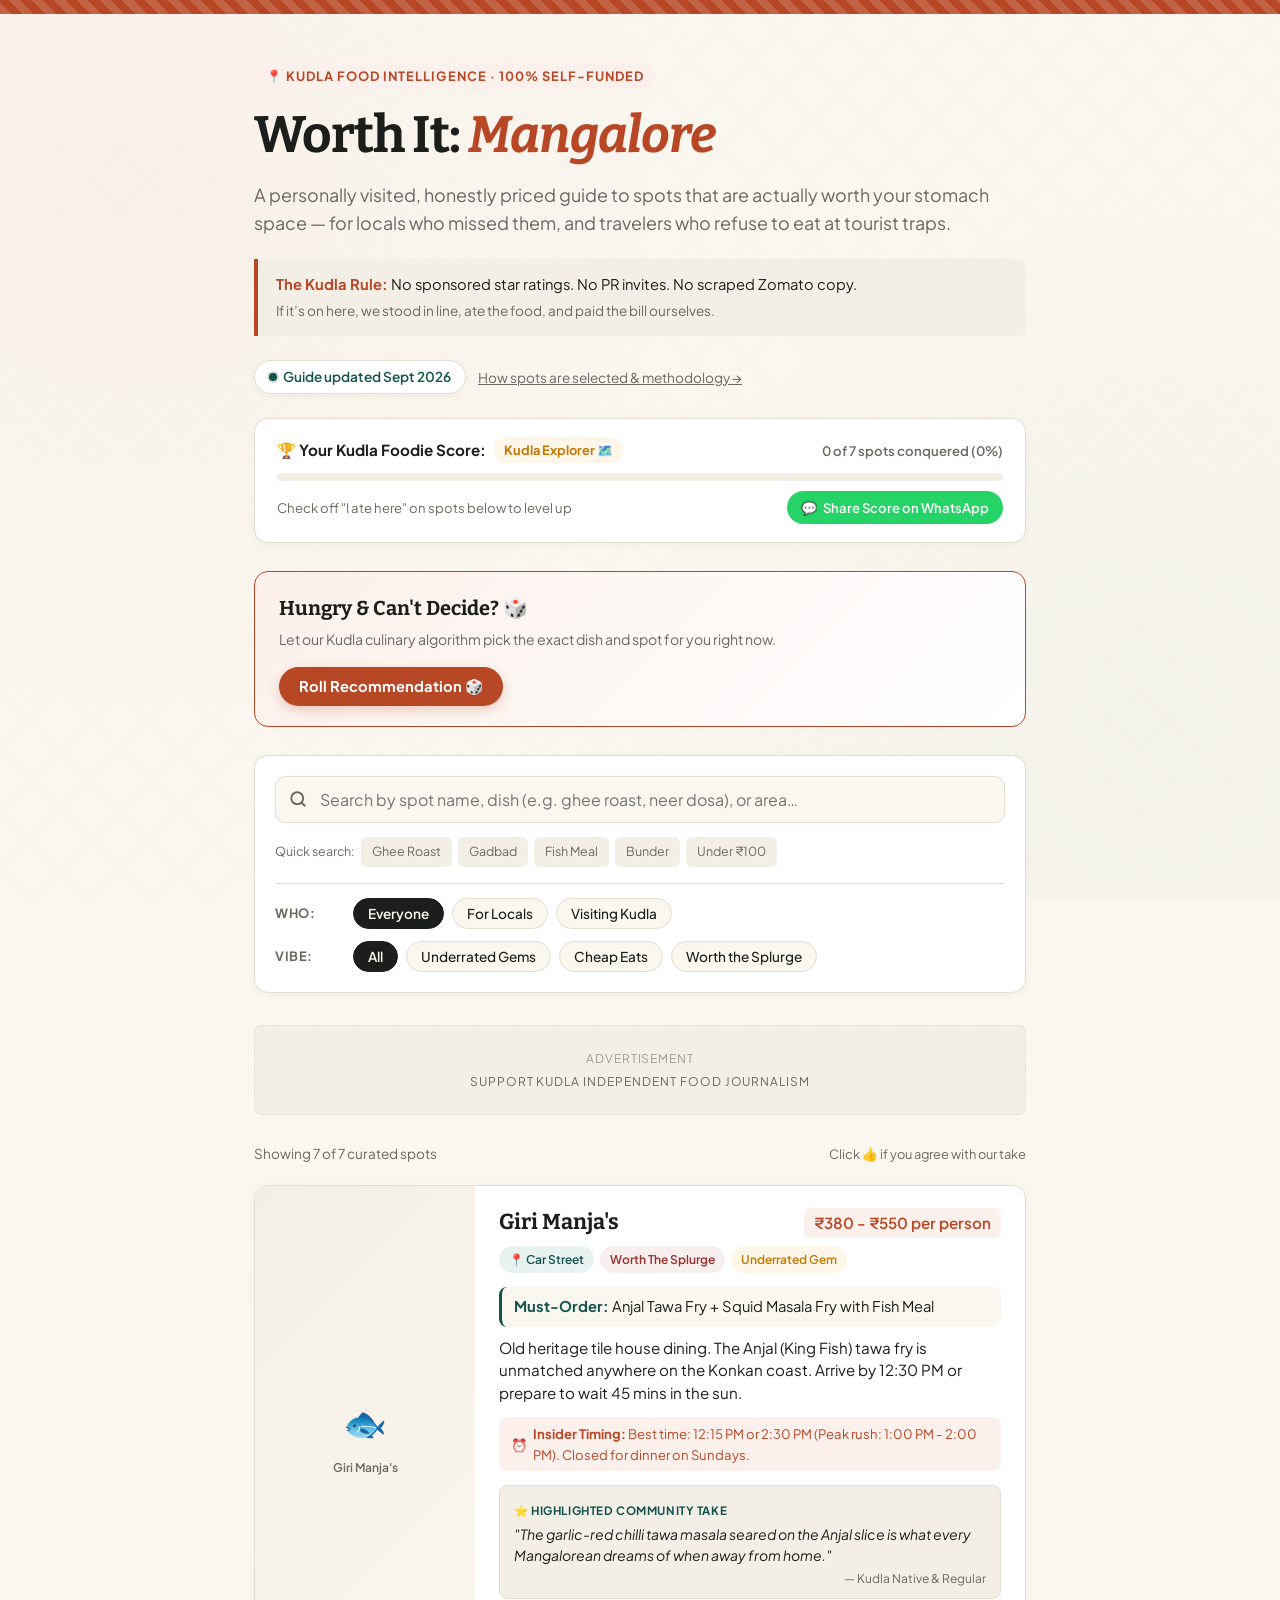
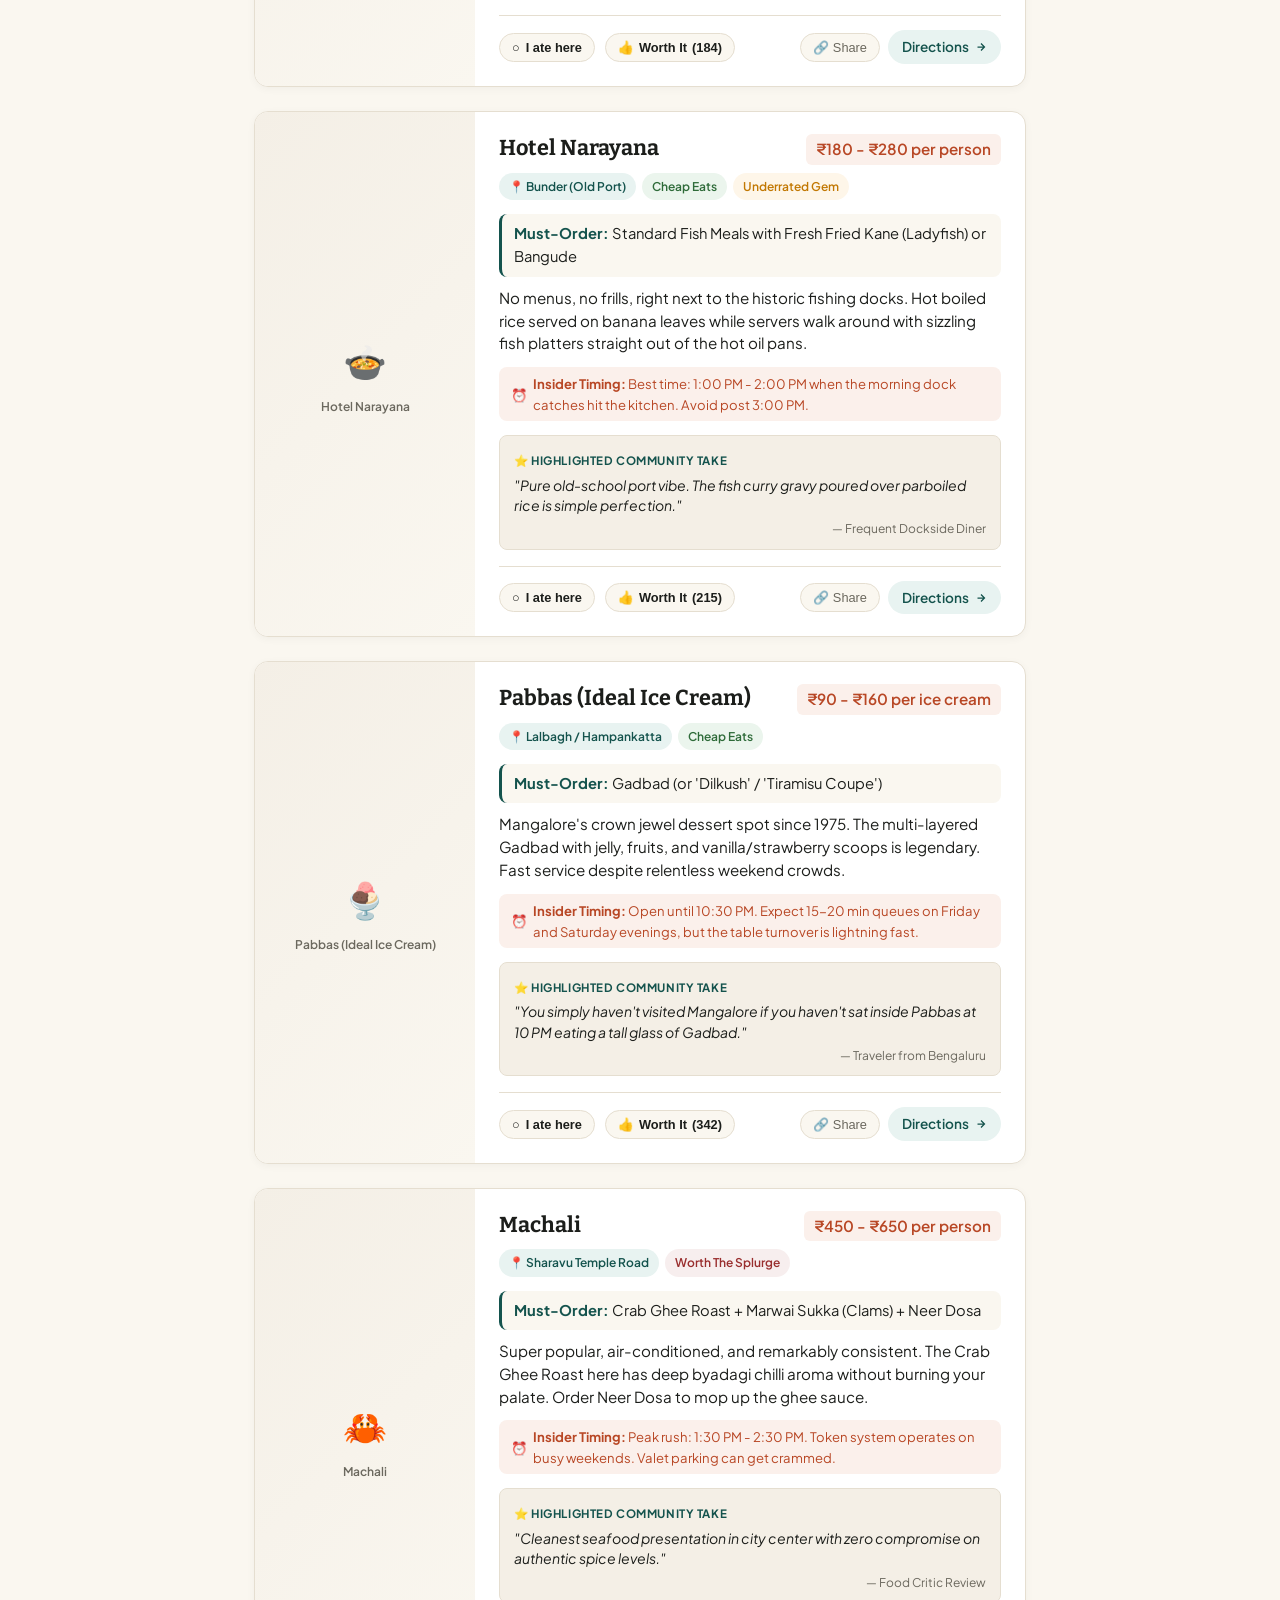
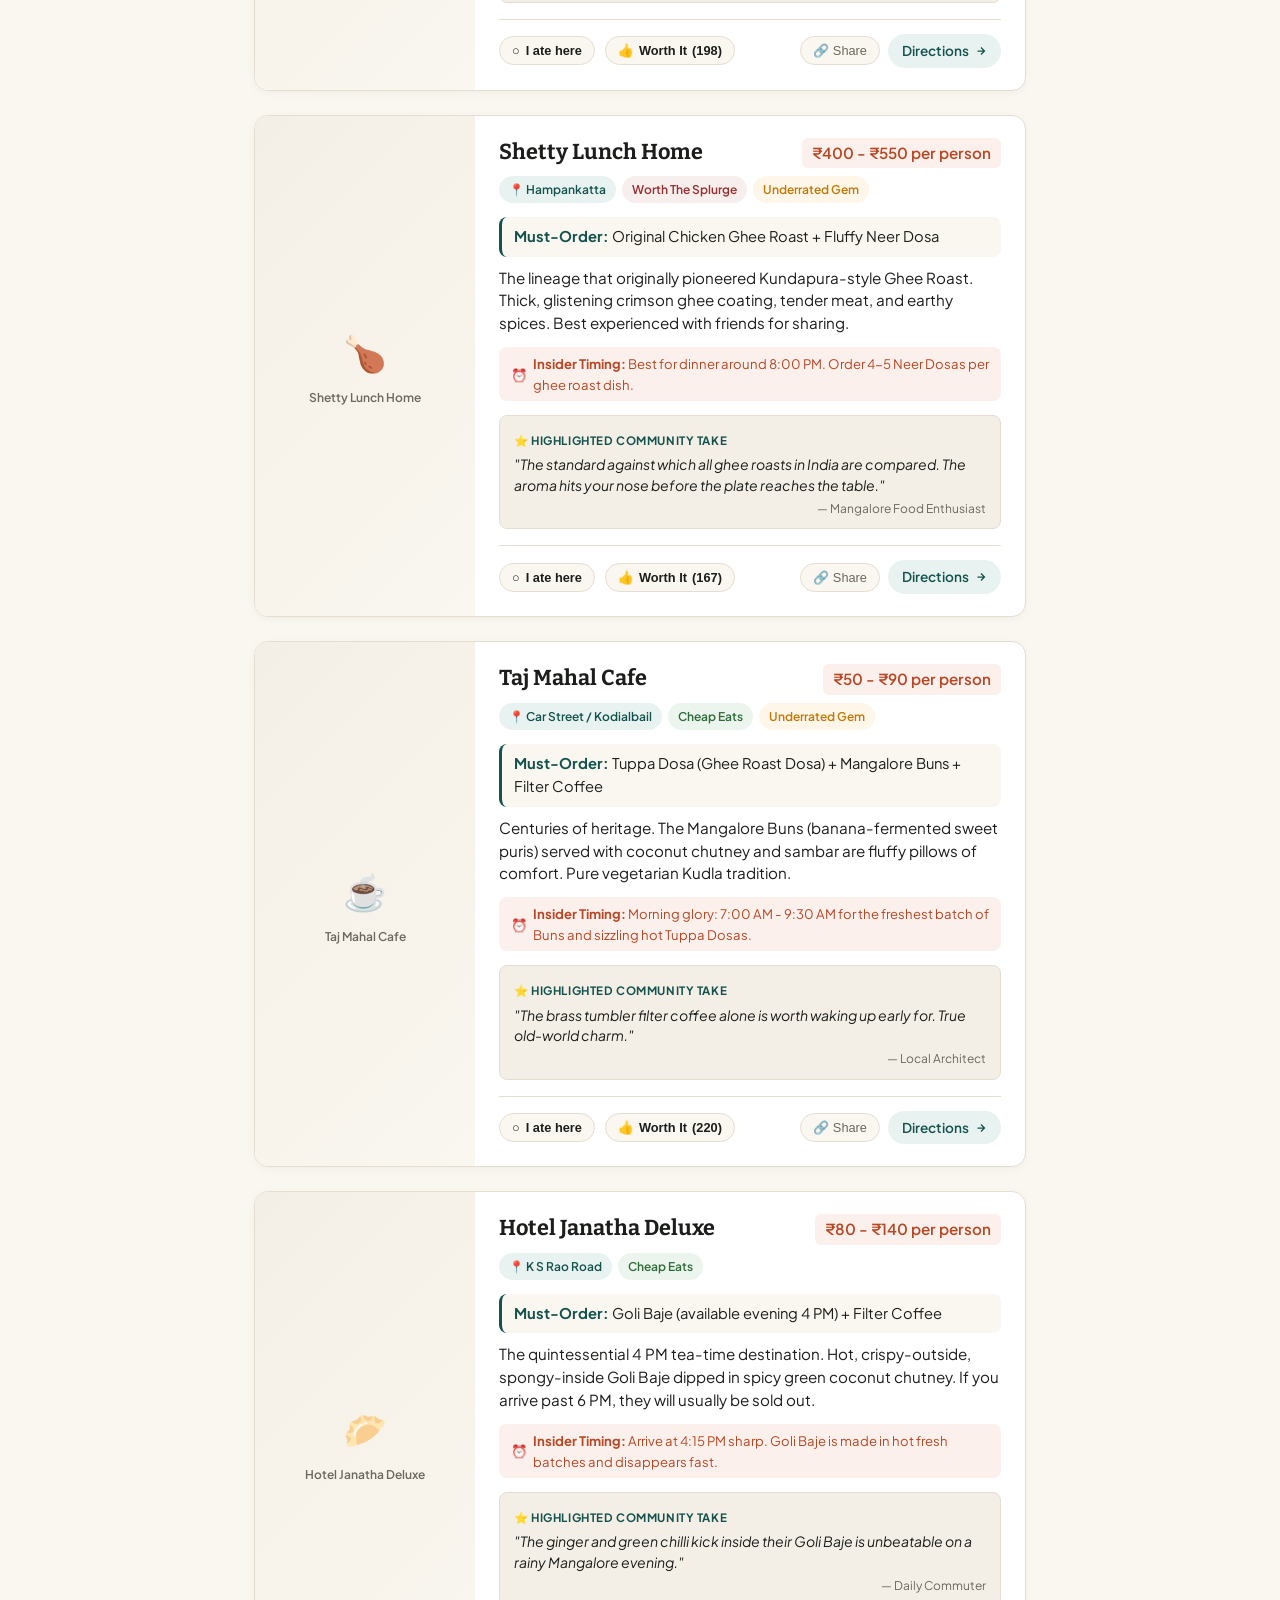
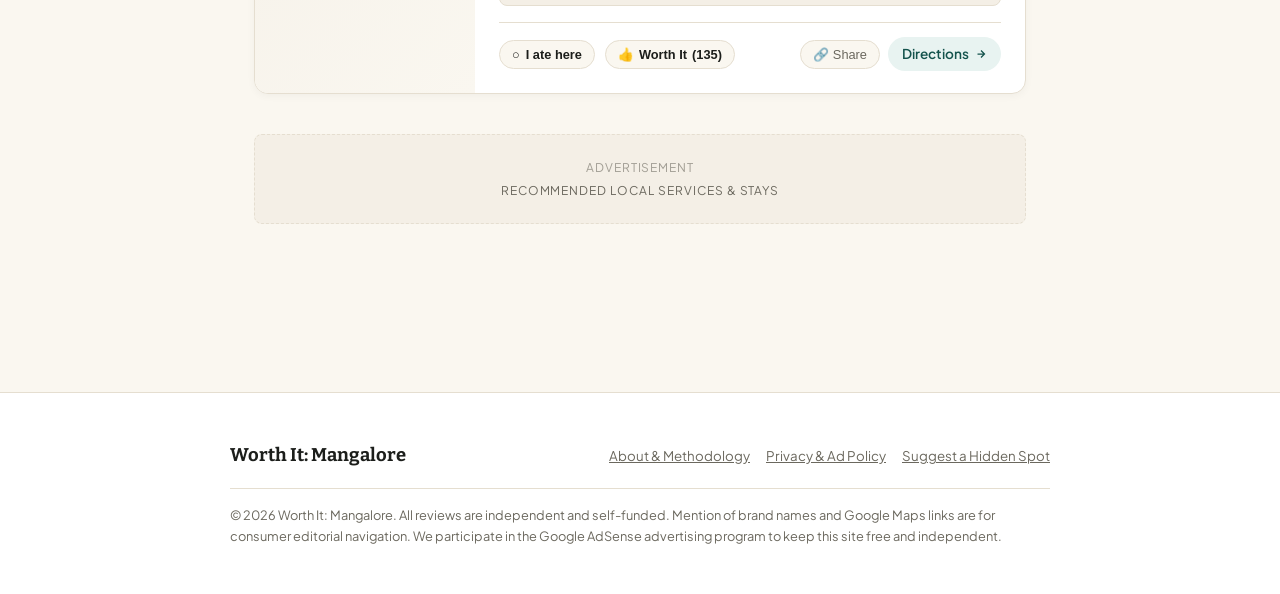
==== commit 37319072: "style: remove foreground script badge and add ultra-minimal Mangalore tile watermark background text" ====
--- a/worth-it-mangalore.html
+++ b/worth-it-mangalore.html
@@ -27,8 +27,8 @@
   <link rel="preconnect" href="https://fonts.gstatic.com" crossorigin>
   <link href="https://fonts.googleapis.com/css2?family=Bitter:ital,wght@0,500;0,600;0,700;1,400&family=Plus+Jakarta+Sans:wght@400;500;600;700&display=swap" rel="stylesheet">
 
-  <!-- Stylesheet -->
-  <link rel="stylesheet" href="assets/css/style.css">
+  <!-- Stylesheet (Cache busted) -->
+  <link rel="stylesheet" href="assets/css/style.css?v=2.3">
 </head>
 <body>
 
@@ -36,17 +36,8 @@
   <div class="mangalore-tile-band" title="Mangalore Terracotta Roof Tile Pattern"></div>
 
   <header class="hero">
-    <div class="hero-pretitle">
-      <span>✦ Tulunadu Food Notes</span>
-      <span style="opacity: 0.5;">·</span>
-      <span>Arabian Sea Coast</span>
-      <span style="opacity: 0.5;">·</span>
-      <span>100% Self-Funded</span>
-    </div>
-    <div class="hero-title-wrap">
-      <h1>Worth It: <span class="accent">Mangalore</span></h1>
-      <span class="kudla-script" title="Kudla (ಕುಡ್ಲ) in Tulu/Kannada">ಕುಡ್ಲ</span>
-    </div>
+    <div class="hero-pretitle">📍 Kudla Food Intelligence · 100% Self-Funded</div>
+    <h1>Worth It: <span class="accent">Mangalore</span></h1>
     <p class="tagline">A personally visited, honestly priced guide to spots that are actually worth your stomach space — for locals who missed them, and travelers who refuse to eat at tourist traps.</p>
     
     <div class="rules-card">
@@ -167,15 +158,6 @@
       <span>Recommended local services & stays</span>
     </div>
   </main>
-
-  <!-- Cultural Kudla Accent Divider -->
-  <div class="kudla-ornament" aria-hidden="true">
-    <span>✦</span>
-    <span>·</span>
-    <span>KUDLA</span>
-    <span>·</span>
-    <span>✦</span>
-  </div>
 
   <footer>
     <div class="footer-content">
@@ -252,8 +234,8 @@
     </button>
   </nav>
 
-  <!-- Application Scripts -->
-  <script src="assets/js/schema.js"></script>
-  <script src="assets/js/app.js"></script>
+  <!-- Application Scripts (Cache busted) -->
+  <script src="assets/js/schema.js?v=2.3"></script>
+  <script src="assets/js/app.js?v=2.3"></script>
 </body>
 </html>
--- a/assets/css/style.css
+++ b/assets/css/style.css
@@ -46,7 +46,12 @@
 * { box-sizing: border-box; margin: 0; padding: 0; }
 html { scroll-behavior: smooth; -webkit-tap-highlight-color: transparent; }
 body {
-  background: var(--bg);
+  background-color: var(--bg);
+  background-image: 
+    radial-gradient(circle at 10% 20%, rgba(184, 71, 37, 0.035) 0%, transparent 45%),
+    radial-gradient(circle at 90% 80%, rgba(20, 83, 77, 0.03) 0%, transparent 45%),
+    url("data:image/svg+xml,%3Csvg width='60' height='60' viewBox='0 0 60 60' xmlns='http://www.w3.org/2000/svg'%3E%3Cpath d='M30 0l30 30-30 30L0 30z' fill='none' stroke='%23B84725' stroke-width='1' stroke-opacity='0.035'/%3E%3Cpath d='M30 15l15 15-15 15-15-15z' fill='none' stroke='%23B84725' stroke-width='0.75' stroke-opacity='0.02'/%3E%3C/svg%3E");
+  background-attachment: fixed;
   color: var(--ink);
   font-family: 'Plus Jakarta Sans', -apple-system, BlinkMacSystemFont, sans-serif;
   line-height: 1.6;
@@ -90,52 +95,19 @@
   margin-bottom: 16px;
 }
 
-.hero-title-wrap {
-  display: flex;
-  align-items: center;
-  gap: 12px;
-  flex-wrap: wrap;
-  margin-bottom: 14px;
-}
-
-.hero-title-wrap h1 {
-  margin-bottom: 0;
-}
-
-.kudla-script {
-  font-family: 'Bitter', serif, 'Noto Sans Kannada', system-ui;
-  font-size: clamp(1.2rem, 3.2vw, 1.7rem);
-  font-weight: 600;
+h1 {
+  font-family: 'Bitter', serif;
+  font-weight: 700;
+  font-size: clamp(2.2rem, 5.5vw, 3.2rem);
+  line-height: 1.15;
+  letter-spacing: -0.02em;
+  color: var(--ink);
+  margin-bottom: 16px;
+}
+
+h1 span.accent {
   color: var(--terracotta);
-  background: var(--terracotta-soft);
-  padding: 3px 12px;
-  border-radius: 8px;
-  border: 1px solid rgba(184, 71, 37, 0.22);
-  letter-spacing: 0.04em;
-  user-select: none;
-  display: inline-flex;
-  align-items: center;
-}
-
-.kudla-ornament {
-  display: flex;
-  align-items: center;
-  justify-content: center;
-  gap: 12px;
-  margin: 40px auto 10px;
-  color: var(--terracotta);
-  opacity: 0.5;
-  font-size: 0.72rem;
-  font-weight: 700;
-  letter-spacing: 0.2em;
-  user-select: none;
-}
-.kudla-ornament::before,
-.kudla-ornament::after {
-  content: "";
-  width: 48px;
-  height: 1px;
-  background: linear-gradient(90deg, transparent, var(--terracotta), transparent);
+  font-style: italic;
 }
 
 .tagline {
